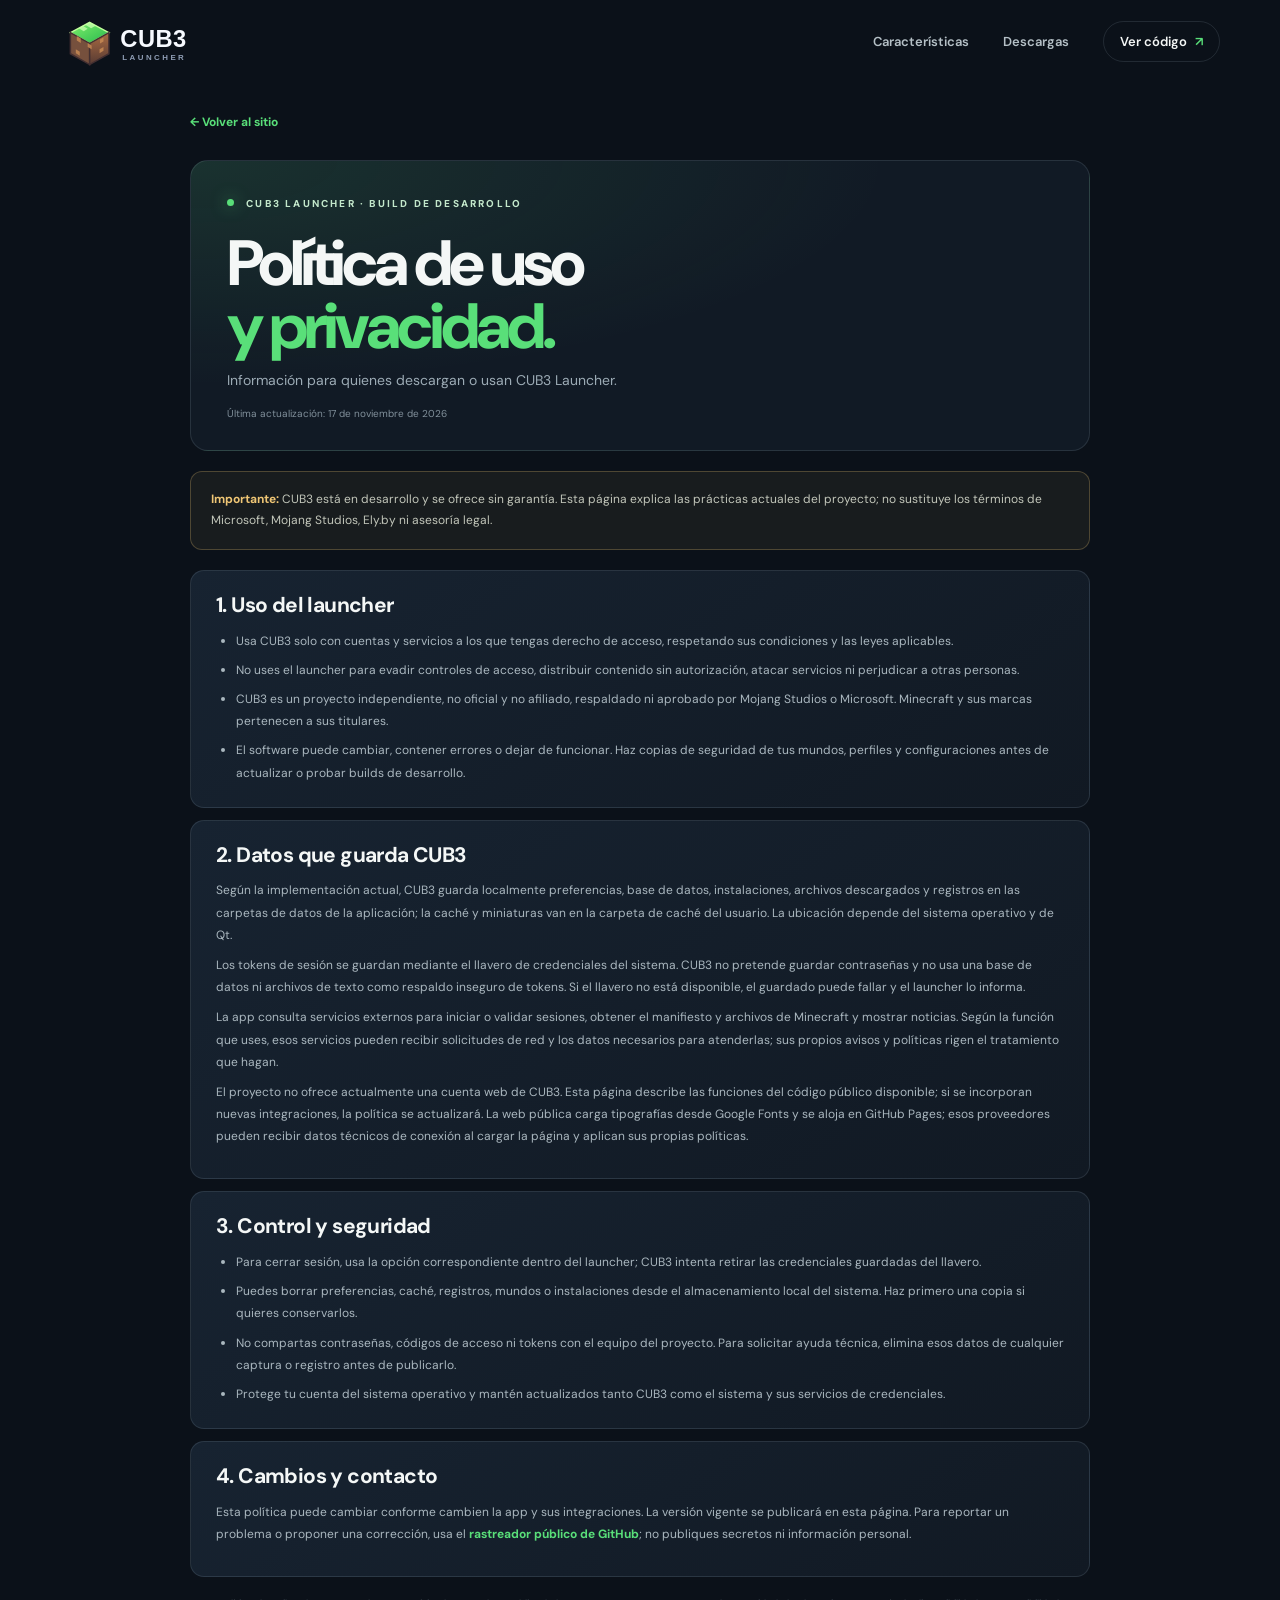
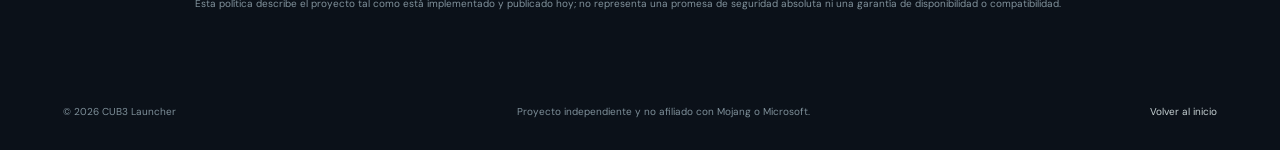
==== site/politica.html @ d5dbb9f5 "Update CUB3 website and add user policy" ====
<!doctype html>
<html lang="es">
<head>
  <meta charset="utf-8">
  <meta name="viewport" content="width=device-width, initial-scale=1">
  <meta name="theme-color" content="#0d1318">
  <meta name="description" content="Política de uso, privacidad y limitaciones de CUB3 Launcher.">
  <link rel="canonical" href="https://cristop-bot.github.io/cub3-launcher/politica.html">
  <title>Política de uso y privacidad — CUB3 Launcher</title>
  <link rel="icon" type="image/svg+xml" href="assets/favicon.svg">
  <link rel="preconnect" href="https://fonts.googleapis.com">
  <link rel="preconnect" href="https://fonts.gstatic.com" crossorigin>
  <link href="https://fonts.googleapis.com/css2?family=DM+Sans:wght@400;500;600;700;800&display=swap" rel="stylesheet">
  <link rel="stylesheet" href="styles.css">
</head>
<body class="policy-page">
  <header class="topbar wrap">
    <a class="brand" href="index.html" aria-label="CUB3 Launcher, inicio"><img src="assets/logos/cub3-logo-01-island.svg" alt="CUB3 Launcher" width="168" height="46"></a>
    <nav aria-label="Navegación principal">
      <a href="index.html#caracteristicas">Características</a>
      <a href="index.html#descargas">Descargas</a>
      <a class="nav-cta" href="https://github.com/CRISTOP-bot/cub3-launcher">Ver código <span aria-hidden="true">↗</span></a>
    </nav>
  </header>
  <main class="policy-content wrap">
    <a class="policy-back" href="index.html">← Volver al sitio</a>
    <header class="policy-heading">
      <span class="eyebrow"><i></i> CUB3 LAUNCHER · BUILD DE DESARROLLO</span>
      <h1>Política de uso<br><span>y privacidad.</span></h1>
      <p>Información para quienes descargan o usan CUB3 Launcher.</p>
      <small>Última actualización: 17 de noviembre de 2026</small>
    </header>
    <aside class="policy-notice"><strong>Importante:</strong> CUB3 está en desarrollo y se ofrece sin garantía. Esta página explica las prácticas actuales del proyecto; no sustituye los términos de Microsoft, Mojang Studios, Ely.by ni asesoría legal.</aside>
    <article class="policy-section">
      <h2>1. Uso del launcher</h2>
      <ul>
        <li>Usa CUB3 solo con cuentas y servicios a los que tengas derecho de acceso, respetando sus condiciones y las leyes aplicables.</li>
        <li>No uses el launcher para evadir controles de acceso, distribuir contenido sin autorización, atacar servicios ni perjudicar a otras personas.</li>
        <li>CUB3 es un proyecto independiente, no oficial y no afiliado, respaldado ni aprobado por Mojang Studios o Microsoft. Minecraft y sus marcas pertenecen a sus titulares.</li>
        <li>El software puede cambiar, contener errores o dejar de funcionar. Haz copias de seguridad de tus mundos, perfiles y configuraciones antes de actualizar o probar builds de desarrollo.</li>
      </ul>
    </article>
    <article class="policy-section">
      <h2>2. Datos que guarda CUB3</h2>
      <p>Según la implementación actual, CUB3 guarda localmente preferencias, base de datos, instalaciones, archivos descargados y registros en las carpetas de datos de la aplicación; la caché y miniaturas van en la carpeta de caché del usuario. La ubicación depende del sistema operativo y de Qt.</p>
      <p>Los tokens de sesión se guardan mediante el llavero de credenciales del sistema. CUB3 no pretende guardar contraseñas y no usa una base de datos ni archivos de texto como respaldo inseguro de tokens. Si el llavero no está disponible, el guardado puede fallar y el launcher lo informa.</p>
      <p>La app consulta servicios externos para iniciar o validar sesiones, obtener el manifiesto y archivos de Minecraft y mostrar noticias. Según la función que uses, esos servicios pueden recibir solicitudes de red y los datos necesarios para atenderlas; sus propios avisos y políticas rigen el tratamiento que hagan.</p>
      <p>El proyecto no ofrece actualmente una cuenta web de CUB3. Esta página describe las funciones del código público disponible; si se incorporan nuevas integraciones, la política se actualizará. La web pública carga tipografías desde Google Fonts y se aloja en GitHub Pages; esos proveedores pueden recibir datos técnicos de conexión al cargar la página y aplican sus propias políticas.</p>
    </article>
    <article class="policy-section">
      <h2>3. Control y seguridad</h2>
      <ul>
        <li>Para cerrar sesión, usa la opción correspondiente dentro del launcher; CUB3 intenta retirar las credenciales guardadas del llavero.</li>
        <li>Puedes borrar preferencias, caché, registros, mundos o instalaciones desde el almacenamiento local del sistema. Haz primero una copia si quieres conservarlos.</li>
        <li>No compartas contraseñas, códigos de acceso ni tokens con el equipo del proyecto. Para solicitar ayuda técnica, elimina esos datos de cualquier captura o registro antes de publicarlo.</li>
        <li>Protege tu cuenta del sistema operativo y mantén actualizados tanto CUB3 como el sistema y sus servicios de credenciales.</li>
      </ul>
    </article>
    <article class="policy-section">
      <h2>4. Cambios y contacto</h2>
      <p>Esta política puede cambiar conforme cambien la app y sus integraciones. La versión vigente se publicará en esta página. Para reportar un problema o proponer una corrección, usa el <a href="https://github.com/CRISTOP-bot/cub3-launcher/issues">rastreador público de GitHub</a>; no publiques secretos ni información personal.</p>
    </article>
    <p class="policy-footnote">Esta política describe el proyecto tal como está implementado y publicado hoy; no representa una promesa de seguridad absoluta ni una garantía de disponibilidad o compatibilidad.</p>
  </main>
  <footer class="footer wrap"><span>© 2026 CUB3 Launcher</span><span>Proyecto independiente y no afiliado con Mojang o Microsoft.</span><a href="index.html">Volver al inicio</a></footer>
</body>
</html>
---- site/styles.css ----
:root {
  color-scheme: dark;
  --bg: #0b1119;
  --surface: #111a25;
  --line: rgba(184, 207, 222, .13);
  --text: #f4f7f6;
  --muted: #9cabb5;
  --green: #59df79;
  --violet: #b49aff;
  --amber: #efc675;
  font-family: "DM Sans", Inter, system-ui, sans-serif;
}
* { box-sizing: border-box; }
html { scroll-behavior: smooth; }
body { margin: 0; background: var(--bg); color: var(--text); }
a { color: inherit; text-decoration: none; }
a:focus-visible { outline: 3px solid var(--green); outline-offset: 4px; border-radius: 4px; }
section[id] { scroll-margin-top: 20px; }
.wrap { width: min(1160px, calc(100% - 56px)); margin-inline: auto; }
.topbar { height: 82px; display: flex; align-items: center; justify-content: space-between; }
.brand { display: inline-flex; align-items: center; }
.brand img { width: 168px; height: auto; }
nav { display: flex; align-items: center; gap: 34px; color: #b5c0c6; font-size: 13px; font-weight: 600; }
nav a { transition: color .18s ease; }
nav a:hover, .footer a:hover { color: var(--green); }
.nav-cta { padding: 11px 16px; border: 1px solid var(--line); border-radius: 999px; color: var(--text); }
.nav-cta span { color: var(--green); margin-left: 5px; }
.hero { position: relative; min-height: 565px; overflow: hidden; border: 1px solid var(--line); border-radius: 23px; isolation: isolate; background: #202a31; }
.hero-image, .hero-shade { position: absolute; inset: 0; width: 100%; height: 100%; }
.hero-image { z-index: -2; object-fit: cover; object-position: center 56%; }
.hero-shade { z-index: -1; background: linear-gradient(90deg, rgba(8,14,21,.94) 0%, rgba(8,14,21,.77) 34%, rgba(8,14,21,.12) 78%), linear-gradient(0deg, rgba(8,14,21,.54), transparent 38%); }
.hero-copy { max-width: 575px; padding: 92px 0 85px 72px; }
.eyebrow { color: #c3e8cb; font-size: 10px; font-weight: 800; letter-spacing: 2.2px; }
.eyebrow i, .status-dot { display: inline-block; width: 7px; height: 7px; margin-right: 8px; vertical-align: 1px; border-radius: 50%; background: var(--green); box-shadow: 0 0 16px rgba(89,223,121,.65); }
h1 { margin: 22px 0 14px; font-size: clamp(48px, 6vw, 76px); line-height: .99; letter-spacing: -4px; font-weight: 800; }
h1 span { color: var(--green); }
.hero-copy > p { max-width: 440px; margin: 0; color: #d1d8d8; font-size: 16px; line-height: 1.7; }
.hero-actions { display: flex; flex-wrap: wrap; gap: 11px; margin-top: 29px; }
.button { display: inline-flex; align-items: center; justify-content: center; gap: 10px; min-height: 46px; padding: 0 18px; border-radius: 10px; font-size: 12px; font-weight: 800; transition: transform .18s ease, background .18s ease; }
.button:hover { transform: translateY(-2px); }
.button.primary { background: var(--green); color: #102018; box-shadow: 0 8px 26px rgba(65,194,94,.2); }
.button.primary:hover { background: #78ed91; }
.button.secondary { border: 1px solid rgba(255,255,255,.24); background: rgba(9,16,23,.34); backdrop-filter: blur(10px); }
.hero-note { margin-top: 27px; color: #d2d9d9; font-size: 11px; }
.hero-caption { position: absolute; inset: auto 28px 23px; display: flex; justify-content: space-between; color: rgba(244,247,246,.75); font-size: 9px; font-weight: 700; letter-spacing: 1.7px; }
.hero-caption span:first-child { color: var(--green); }
.intro { display: grid; grid-template-columns: 1fr .72fr; gap: 80px; align-items: end; padding: 110px 40px 42px; }
.muted { color: #82939d; }
h2 { margin: 14px 0 0; font-size: clamp(34px, 4.3vw, 52px); line-height: 1.08; letter-spacing: -2.5px; }
h2 em { color: var(--green); font-style: normal; }
.intro > p, .identity-heading > p { margin: 0 0 4px; color: var(--muted); font-size: 14px; line-height: 1.8; }
.features { display: grid; grid-template-columns: repeat(3, 1fr); gap: 13px; }
.feature-card { min-height: 225px; padding: 23px; border: 1px solid var(--line); border-radius: 15px; background: linear-gradient(145deg, rgba(23,35,47,.92), rgba(15,23,32,.9)); }
.feature-icon { width: 38px; height: 38px; display: grid; place-items: center; border-radius: 11px; font-size: 20px; }
.feature-icon.green { color: var(--green); background: rgba(89,223,121,.11); }
.feature-icon.violet { color: var(--violet); background: rgba(180,154,255,.12); }
.feature-icon.amber { color: var(--amber); background: rgba(239,198,117,.12); }
.feature-card h3 { margin: 19px 0 8px; font-size: 16px; }
.feature-card p { min-height: 48px; margin: 0; color: var(--muted); font-size: 12px; line-height: 1.7; }
.card-index { display: block; margin-top: 21px; color: #778793; font-size: 9px; font-weight: 700; letter-spacing: 1.4px; }
.product-preview { display: grid; grid-template-columns: .55fr 1.45fr; align-items: center; gap: 42px; padding-top: 112px; }
.preview-heading { padding-left: 36px; }
.preview-heading h2 { font-size: clamp(34px, 3.7vw, 46px); }
.preview-heading h2 em { color: var(--green); font-style: normal; }
.preview-heading p { margin: 19px 0 0; color: var(--muted); font-size: 12px; line-height: 1.8; }
.launcher-frame { min-width: 0; margin: 0; overflow: hidden; border: 1px solid rgba(181,203,224,.2); border-radius: 15px; background: #0d141e; box-shadow: 0 28px 75px rgba(0,0,0,.35), 0 0 55px rgba(76,129,112,.08); }
.frame-top { height: 39px; display: flex; align-items: center; gap: 12px; padding: 0 13px; border-bottom: 1px solid rgba(181,203,224,.1); color: #92a1ad; font-size: 9px; letter-spacing: 1.2px; }
.frame-top > span { display: flex; gap: 5px; }
.frame-top i { width: 7px; height: 7px; border-radius: 50%; background: #4d5e6e; }
.frame-top i:first-child { background: #e67d7d; }.frame-top i:nth-child(2) { background: #dfbd6b; }.frame-top i:nth-child(3) { background: #5cc982; }
.frame-top b { font-size: 9px; font-weight: 800; }
.frame-top small { margin-left: auto; color: #6c7d89; font-size: 8px; }
.launcher-frame > img { display: block; width: 100%; height: auto; }
.launcher-frame figcaption { display: flex; justify-content: space-between; padding: 12px 15px; color: #82939d; font-size: 8px; font-weight: 700; letter-spacing: 1.4px; }
.fixes { display: grid; grid-template-columns: .72fr 1.28fr; gap: 46px; align-items: start; padding-top: 112px; }
.fixes-heading { position: sticky; top: 28px; padding: 15px 0 0 35px; }
.fixes-heading h2 { font-size: clamp(36px, 4vw, 48px); }
.fixes-heading h2 em { color: var(--green); font-style: normal; }
.fixes-heading > p { max-width: 350px; margin-top: 18px; color: var(--muted); font-size: 13px; line-height: 1.8; }
.fixes-list { display: grid; gap: 10px; }
.fix-row { display: grid; grid-template-columns: 42px 1fr; gap: 17px; padding: 21px 22px; border: 1px solid var(--line); border-radius: 14px; background: linear-gradient(145deg, #172331, #111923); }
.fix-number { display: grid; width: 38px; height: 38px; place-items: center; border: 1px solid rgba(89,223,121,.28); border-radius: 11px; color: var(--green); background: rgba(89,223,121,.08); font-size: 12px; font-weight: 800; }
.fix-row h3 { margin: 1px 0 11px; font-size: 15px; }
.fix-row p { margin: 5px 0 0; color: var(--muted); font-size: 11px; line-height: 1.7; }
.fix-row p b { color: var(--text); }
.fixes-note { grid-column: 2; margin: -28px 0 0 59px; color: #82939d; font-size: 10px; line-height: 1.7; }
.ui-update { display: grid; grid-template-columns: 54px 1fr auto; align-items: center; gap: 20px; margin-top: 30px; padding: 22px 25px; border: 1px solid rgba(89,223,121,.2); border-radius: 15px; background: radial-gradient(ellipse at 0 0, rgba(89,223,121,.08), transparent 45%), #111a25; }
.ui-update-mark { width: 48px; height: 48px; display: grid; place-items: center; border: 1px solid rgba(89,223,121,.25); border-radius: 14px; color: var(--green); background: rgba(89,223,121,.08); font-size: 24px; }
.ui-update h2 { margin: 8px 0 7px; font-size: 23px; letter-spacing: -.8px; }
.ui-update p { max-width: 760px; margin: 0; color: var(--muted); font-size: 11px; line-height: 1.8; }
.ui-update p a { color: var(--green); font-weight: 700; }
.downloads { padding: 106px 0 5px; }
.policy-page { min-height: 100vh; }
.policy-content { max-width: 900px; padding-top: 28px; padding-bottom: 65px; }
.policy-back { display: inline-block; margin-bottom: 30px; color: var(--green); font-size: 12px; font-weight: 700; }
.policy-heading { padding: 30px 36px; border: 1px solid var(--line); border-radius: 18px; background: radial-gradient(ellipse at 0 0, rgba(89,223,121,.12), transparent 55%), #111a25; }
.policy-heading h1 { margin: 20px 0 12px; font-size: clamp(42px, 6vw, 64px); }
.policy-heading > p { margin: 0; color: var(--muted); font-size: 14px; }
.policy-heading small { display: block; margin-top: 18px; color: #81909b; font-size: 10px; }
.policy-notice { margin: 20px 0; padding: 17px 20px; border: 1px solid rgba(239,198,117,.25); border-radius: 12px; background: rgba(239,198,117,.06); color: #c2c6ba; font-size: 12px; line-height: 1.8; }
.policy-notice strong { color: var(--amber); }
.policy-section { margin-top: 12px; padding: 23px 25px; border: 1px solid var(--line); border-radius: 14px; background: linear-gradient(145deg, #172331, #111923); }
.policy-section h2 { margin: 0 0 13px; font-size: 21px; letter-spacing: -.6px; }
.policy-section p, .policy-section li { color: #aab7bf; font-size: 12px; line-height: 1.85; }
.policy-section p { margin: 8px 0; }
.policy-section ul { margin: 0; padding-left: 20px; }
.policy-section li + li { margin-top: 7px; }
.policy-section a { color: var(--green); font-weight: 700; }
.policy-footnote { margin: 18px 5px 0; color: #82939d; font-size: 10px; line-height: 1.8; }
.dependency-card { display: grid; grid-template-columns: .9fr 1.1fr; gap: 18px 32px; margin-top: 30px; padding: 24px 26px; border: 1px solid rgba(89,223,121,.2); border-radius: 15px; background: radial-gradient(ellipse at 0 0, rgba(89,223,121,.08), transparent 45%), #111a25; }
.dependency-card h3 { margin: 10px 0; font-size: 16px; }
.dependency-card p, .dependency-card li { color: var(--muted); font-size: 11px; line-height: 1.75; }
.dependency-card p { margin: 0; }
.dependency-card ul { margin: 0; padding-left: 18px; }
.dependency-card li + li { margin-top: 5px; }
.dependency-card li b { color: var(--text); }
.dependency-card .dependency-command { grid-column: 1 / -1; padding-top: 13px; border-top: 1px solid var(--line); }
.dependency-command strong { color: var(--green); font-weight: 700; }
.downloads-heading { display: flex; align-items: end; justify-content: space-between; gap: 36px; margin: 0 40px 25px; }
.downloads-heading h2 { font-size: clamp(34px, 4vw, 48px); }
.downloads-heading > p { max-width: 390px; margin: 0 0 4px; color: var(--muted); font-size: 13px; line-height: 1.75; }
.download-grid { display: grid; grid-template-columns: repeat(3, 1fr); gap: 12px; }
.download-card { min-height: 190px; display: grid; grid-template-columns: 48px 1fr; grid-template-rows: auto auto 1fr; align-content: start; gap: 0 13px; padding: 22px; border: 1px solid var(--line); border-radius: 15px; background: linear-gradient(145deg, #172331, #111923); }
.download-ready { border-color: rgba(89,223,121,.36); transition: transform .18s ease, border-color .18s ease, background .18s ease; }
.download-ready:hover { transform: translateY(-3px); border-color: rgba(89,223,121,.7); background: linear-gradient(145deg, #1a2d36, #111923); }
.platform-icon { width: 44px; height: 44px; display: grid; grid-row: span 2; place-items: center; border-radius: 12px; font-size: 23px; font-weight: 800; }
.linux-icon { background: rgba(89,223,121,.13); }
.windows-icon { background: rgba(75,142,239,.14); }
.mac-icon { background: rgba(181,197,220,.12); }
.platform-icon img { width: 34px; height: 34px; object-fit: contain; }
.platform-copy { display: flex; flex-direction: column; gap: 5px; align-self: center; }
.platform-copy strong { font-size: 15px; }
.platform-copy small { color: #91a0aa; font-size: 10px; }
.download-action, .soon-badge { grid-column: 2; margin-top: 16px; color: var(--green); font-size: 11px; font-weight: 800; }
.download-action b { display: inline-grid; width: 22px; height: 22px; margin-left: 7px; place-items: center; border-radius: 7px; background: rgba(89,223,121,.12); font-size: 15px; }
.soon-badge { justify-self: start; padding: 6px 8px; border: 1px solid rgba(143,157,180,.17); border-radius: 6px; color: #9ba9b3; font-size: 8px; letter-spacing: 1px; }
.platform-note { grid-column: 1 / -1; align-self: end; margin-top: 18px; color: #71818c; font-size: 9px; line-height: 1.5; }
.download-help { margin: 19px 3px 0; color: #81909b; font-size: 10px; }
.download-help a { color: #c7d4d5; }
.download-help a:hover { color: var(--green); }
.identity { display: grid; grid-template-columns: .65fr 1.35fr; gap: 55px; align-items: center; padding: 115px 40px; }
.identity-heading > p { margin-top: 18px; }
.logo-grid { display: grid; gap: 9px; }
.logo-option { display: flex; align-items: center; justify-content: space-between; min-height: 92px; padding: 16px 21px; border: 1px solid var(--line); border-radius: 13px; background: #111a25; }
.logo-option img { width: min(250px, 72%); height: 54px; object-fit: contain; object-position: left center; }
.logo-option span { color: #82939d; font-size: 9px; font-weight: 800; letter-spacing: 1.4px; }
.closing { display: flex; align-items: center; gap: 25px; padding: 28px 32px; border: 1px solid rgba(89,223,121,.22); border-radius: 18px; background: radial-gradient(ellipse at 5% 50%, rgba(89,223,121,.13), transparent 45%), #111a25; }
.closing-mark { width: 62px; height: 62px; flex: 0 0 62px; display: grid; place-items: center; border: 1px solid rgba(89,223,121,.38); border-radius: 17px; color: var(--text); font-size: 27px; font-weight: 900; }
.closing-mark span { color: var(--green); }
.closing h2 { margin-top: 8px; font-size: 27px; letter-spacing: -1px; }
.closing .button { margin-left: auto; }
.footer { display: flex; justify-content: space-between; gap: 18px; padding: 27px 3px 32px; color: #7f909a; font-size: 10px; }
.footer a { color: #c6d1d3; }
@media (max-width: 760px) {
  .wrap { width: min(100% - 30px, 560px); }
  .topbar { height: auto; flex-wrap: wrap; row-gap: 9px; padding-block: 12px 14px; }
  .brand img { width: 135px; }
  nav { width: 100%; justify-content: space-between; flex-wrap: wrap; gap: 8px 11px; font-size: 10px; }
  .nav-cta { padding: 8px 10px; }
  .hero { min-height: 590px; border-radius: 17px; }
  .hero-image { object-position: 58% center; }
  .hero-shade { background: linear-gradient(90deg, rgba(8,14,21,.85), rgba(8,14,21,.36)), linear-gradient(0deg, rgba(8,14,21,.65), transparent 75%); }
  .hero-copy { padding: 82px 25px 70px; }
  h1 { font-size: clamp(47px, 13vw, 70px); letter-spacing: -3px; }
  .hero-copy > p { max-width: 360px; font-size: 14px; }
  .intro { grid-template-columns: 1fr; gap: 20px; padding: 77px 10px 31px; }
  .intro > p { max-width: 520px; }
  .features { grid-template-columns: 1fr; }
  .feature-card { min-height: auto; }
  .feature-card p { min-height: 0; }
  .product-preview { grid-template-columns: 1fr; gap: 25px; padding-top: 79px; }
  .preview-heading { padding: 0 10px; }
  .preview-heading h2 { font-size: 38px; }
  .frame-top { height: 34px; }
  .launcher-frame figcaption { font-size: 7px; }
  .fixes { grid-template-columns: 1fr; gap: 22px; padding-top: 78px; }
  .fixes-heading { position: static; padding: 0 10px; }
  .fix-row { grid-template-columns: 34px 1fr; gap: 12px; padding: 18px 15px; }
  .fix-number { width: 32px; height: 32px; border-radius: 9px; }
  .fixes-note { grid-column: 1; margin: 0 10px; }
  .ui-update { grid-template-columns: 42px 1fr; gap: 12px; padding: 18px; }
  .ui-update-mark { width: 40px; height: 40px; border-radius: 12px; }
  .ui-update > a { grid-column: 1 / -1; justify-self: start; }
  .ui-update h2 { font-size: 21px; }
  .policy-content { padding-top: 12px; }
  .policy-back { margin-bottom: 18px; }
  .policy-heading { padding: 24px 20px; }
  .policy-section { padding: 19px 17px; }
  .downloads { padding: 80px 0 0; }
  .downloads-heading { flex-direction: column; align-items: flex-start; gap: 16px; margin: 0 10px 22px; }
  .download-grid { grid-template-columns: 1fr; }
  .download-card { min-height: 168px; }
  .dependency-card { grid-template-columns: 1fr; padding: 20px 18px; }
  .dependency-card .dependency-command { grid-column: 1; }
  .identity { grid-template-columns: 1fr; gap: 30px; padding: 82px 10px; }
  .logo-option { min-height: 76px; padding: 11px 14px; }
  .logo-option img { height: 48px; }
  .closing { align-items: flex-start; flex-wrap: wrap; padding: 23px; }
  .closing-mark { width: 48px; height: 48px; flex-basis: 48px; border-radius: 13px; }
  .closing h2 { font-size: 23px; }
  .closing .button { width: 100%; margin: 0; }
  .footer { flex-direction: column; gap: 10px; }
}
@media (max-width: 370px) {
  h1 { font-size: 44px; letter-spacing: -2.5px; }
  .hero-copy { padding-inline: 19px; }
  .nav-cta { padding-inline: 7px; }
}
@media (prefers-reduced-motion: reduce) { html { scroll-behavior: auto; } *, *::before, *::after { transition-duration: .01ms !important; } }
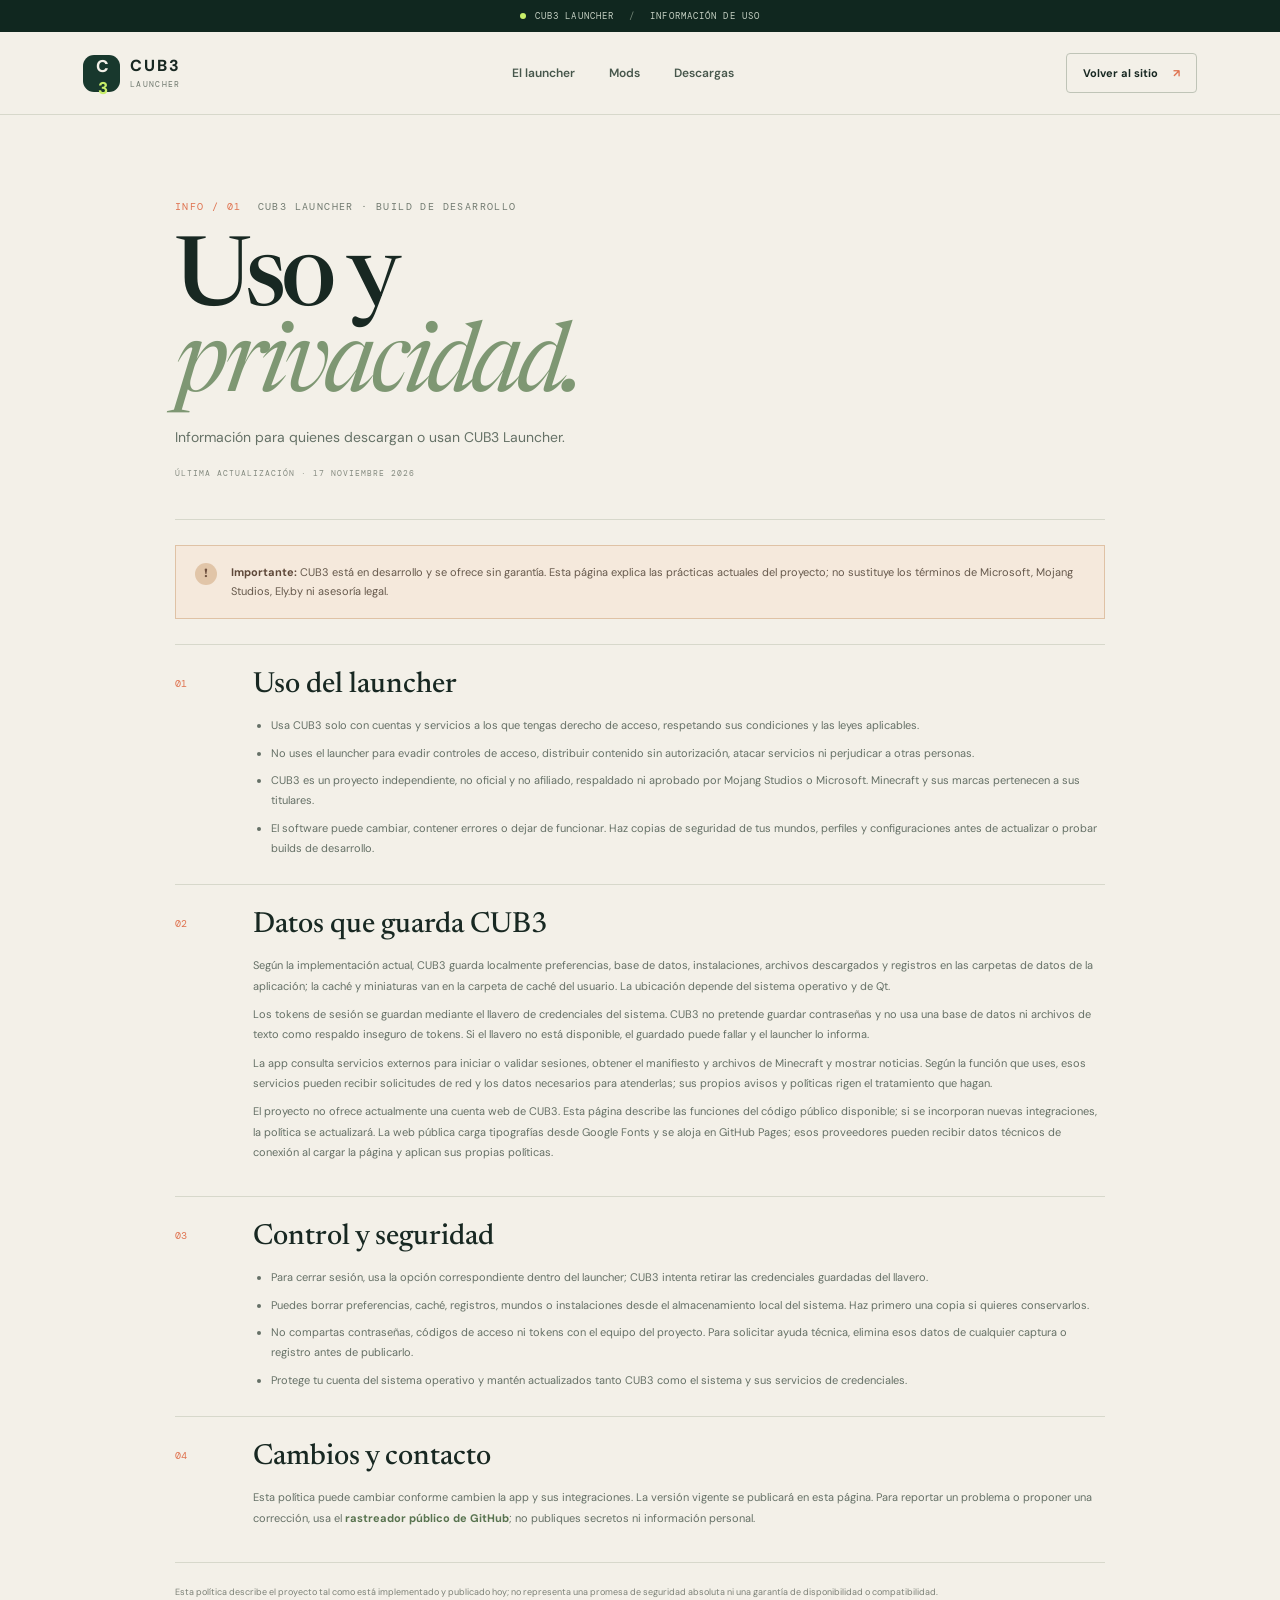
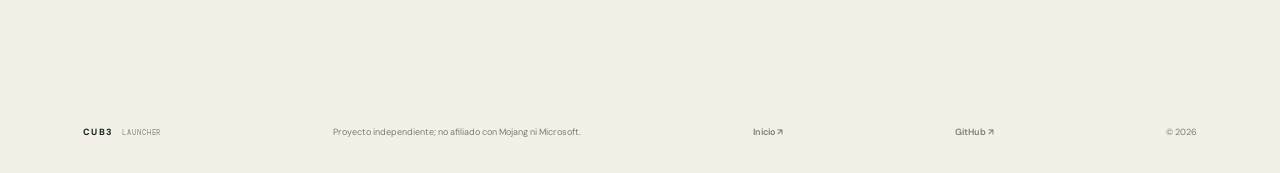
==== commit b2c4741b: "Redesign CUB3 website with a fresh editorial visual identity" ====
--- a/site/politica.html
+++ b/site/politica.html
@@ -3,65 +3,30 @@
 <head>
   <meta charset="utf-8">
   <meta name="viewport" content="width=device-width, initial-scale=1">
-  <meta name="theme-color" content="#0d1318">
+  <meta name="theme-color" content="#f3f0e8">
   <meta name="description" content="Política de uso, privacidad y limitaciones de CUB3 Launcher.">
   <link rel="canonical" href="https://cristop-bot.github.io/cub3-launcher/politica.html">
-  <title>Política de uso y privacidad — CUB3 Launcher</title>
+  <title>Uso y privacidad — CUB3 Launcher</title>
   <link rel="icon" type="image/svg+xml" href="assets/favicon.svg">
   <link rel="preconnect" href="https://fonts.googleapis.com">
   <link rel="preconnect" href="https://fonts.gstatic.com" crossorigin>
-  <link href="https://fonts.googleapis.com/css2?family=DM+Sans:wght@400;500;600;700;800&display=swap" rel="stylesheet">
+  <link href="https://fonts.googleapis.com/css2?family=DM+Mono:wght@400;500&family=DM+Sans:wght@400;500;600;700;800&family=Newsreader:opsz,wght@6..72,400;6..72,500;6..72,600&display=swap" rel="stylesheet">
   <link rel="stylesheet" href="styles.css">
 </head>
 <body class="policy-page">
-  <header class="topbar wrap">
-    <a class="brand" href="index.html" aria-label="CUB3 Launcher, inicio"><img src="assets/logos/cub3-logo-01-island.svg" alt="CUB3 Launcher" width="168" height="46"></a>
-    <nav aria-label="Navegación principal">
-      <a href="index.html#caracteristicas">Características</a>
-      <a href="index.html#descargas">Descargas</a>
-      <a class="nav-cta" href="https://github.com/CRISTOP-bot/cub3-launcher">Ver código <span aria-hidden="true">↗</span></a>
-    </nav>
-  </header>
-  <main class="policy-content wrap">
-    <a class="policy-back" href="index.html">← Volver al sitio</a>
-    <header class="policy-heading">
-      <span class="eyebrow"><i></i> CUB3 LAUNCHER · BUILD DE DESARROLLO</span>
-      <h1>Política de uso<br><span>y privacidad.</span></h1>
-      <p>Información para quienes descargan o usan CUB3 Launcher.</p>
-      <small>Última actualización: 17 de noviembre de 2026</small>
-    </header>
-    <aside class="policy-notice"><strong>Importante:</strong> CUB3 está en desarrollo y se ofrece sin garantía. Esta página explica las prácticas actuales del proyecto; no sustituye los términos de Microsoft, Mojang Studios, Ely.by ni asesoría legal.</aside>
-    <article class="policy-section">
-      <h2>1. Uso del launcher</h2>
-      <ul>
-        <li>Usa CUB3 solo con cuentas y servicios a los que tengas derecho de acceso, respetando sus condiciones y las leyes aplicables.</li>
-        <li>No uses el launcher para evadir controles de acceso, distribuir contenido sin autorización, atacar servicios ni perjudicar a otras personas.</li>
-        <li>CUB3 es un proyecto independiente, no oficial y no afiliado, respaldado ni aprobado por Mojang Studios o Microsoft. Minecraft y sus marcas pertenecen a sus titulares.</li>
-        <li>El software puede cambiar, contener errores o dejar de funcionar. Haz copias de seguridad de tus mundos, perfiles y configuraciones antes de actualizar o probar builds de desarrollo.</li>
-      </ul>
-    </article>
-    <article class="policy-section">
-      <h2>2. Datos que guarda CUB3</h2>
-      <p>Según la implementación actual, CUB3 guarda localmente preferencias, base de datos, instalaciones, archivos descargados y registros en las carpetas de datos de la aplicación; la caché y miniaturas van en la carpeta de caché del usuario. La ubicación depende del sistema operativo y de Qt.</p>
-      <p>Los tokens de sesión se guardan mediante el llavero de credenciales del sistema. CUB3 no pretende guardar contraseñas y no usa una base de datos ni archivos de texto como respaldo inseguro de tokens. Si el llavero no está disponible, el guardado puede fallar y el launcher lo informa.</p>
-      <p>La app consulta servicios externos para iniciar o validar sesiones, obtener el manifiesto y archivos de Minecraft y mostrar noticias. Según la función que uses, esos servicios pueden recibir solicitudes de red y los datos necesarios para atenderlas; sus propios avisos y políticas rigen el tratamiento que hagan.</p>
-      <p>El proyecto no ofrece actualmente una cuenta web de CUB3. Esta página describe las funciones del código público disponible; si se incorporan nuevas integraciones, la política se actualizará. La web pública carga tipografías desde Google Fonts y se aloja en GitHub Pages; esos proveedores pueden recibir datos técnicos de conexión al cargar la página y aplican sus propias políticas.</p>
-    </article>
-    <article class="policy-section">
-      <h2>3. Control y seguridad</h2>
-      <ul>
-        <li>Para cerrar sesión, usa la opción correspondiente dentro del launcher; CUB3 intenta retirar las credenciales guardadas del llavero.</li>
-        <li>Puedes borrar preferencias, caché, registros, mundos o instalaciones desde el almacenamiento local del sistema. Haz primero una copia si quieres conservarlos.</li>
-        <li>No compartas contraseñas, códigos de acceso ni tokens con el equipo del proyecto. Para solicitar ayuda técnica, elimina esos datos de cualquier captura o registro antes de publicarlo.</li>
-        <li>Protege tu cuenta del sistema operativo y mantén actualizados tanto CUB3 como el sistema y sus servicios de credenciales.</li>
-      </ul>
-    </article>
-    <article class="policy-section">
-      <h2>4. Cambios y contacto</h2>
-      <p>Esta política puede cambiar conforme cambien la app y sus integraciones. La versión vigente se publicará en esta página. Para reportar un problema o proponer una corrección, usa el <a href="https://github.com/CRISTOP-bot/cub3-launcher/issues">rastreador público de GitHub</a>; no publiques secretos ni información personal.</p>
-    </article>
+  <div class="announcement"><span class="announcement-dot"></span> CUB3 LAUNCHER <span class="announcement-sep">/</span> INFORMACIÓN DE USO</div>
+  <header class="site-header"><a class="wordmark" href="index.html" aria-label="CUB3, inicio"><span class="wordmark-icon">C<span>3</span></span><span class="wordmark-name">CUB3<small>LAUNCHER</small></span></a><nav class="main-nav" aria-label="Navegación principal"><a href="index.html#launcher">El launcher</a><a href="index.html#mods">Mods</a><a href="index.html#descargas">Descargas</a></nav><a class="header-link" href="index.html">Volver al sitio <span aria-hidden="true">↗</span></a></header>
+  <main class="policy-main">
+    <div class="policy-hero"><p class="kicker"><span>INFO / 01</span> CUB3 LAUNCHER · BUILD DE DESARROLLO</p><h1>Uso y<br><em>privacidad.</em></h1><p>Información para quienes descargan o usan CUB3 Launcher.</p><span class="policy-date">ÚLTIMA ACTUALIZACIÓN · 17 NOVIEMBRE 2026</span></div>
+    <aside class="policy-notice"><span class="notice-mark">!</span><p><strong>Importante:</strong> CUB3 está en desarrollo y se ofrece sin garantía. Esta página explica las prácticas actuales del proyecto; no sustituye los términos de Microsoft, Mojang Studios, Ely.by ni asesoría legal.</p></aside>
+    <div class="policy-sections">
+      <article><span class="policy-no">01</span><div><h2>Uso del launcher</h2><ul><li>Usa CUB3 solo con cuentas y servicios a los que tengas derecho de acceso, respetando sus condiciones y las leyes aplicables.</li><li>No uses el launcher para evadir controles de acceso, distribuir contenido sin autorización, atacar servicios ni perjudicar a otras personas.</li><li>CUB3 es un proyecto independiente, no oficial y no afiliado, respaldado ni aprobado por Mojang Studios o Microsoft. Minecraft y sus marcas pertenecen a sus titulares.</li><li>El software puede cambiar, contener errores o dejar de funcionar. Haz copias de seguridad de tus mundos, perfiles y configuraciones antes de actualizar o probar builds de desarrollo.</li></ul></div></article>
+      <article><span class="policy-no">02</span><div><h2>Datos que guarda CUB3</h2><p>Según la implementación actual, CUB3 guarda localmente preferencias, base de datos, instalaciones, archivos descargados y registros en las carpetas de datos de la aplicación; la caché y miniaturas van en la carpeta de caché del usuario. La ubicación depende del sistema operativo y de Qt.</p><p>Los tokens de sesión se guardan mediante el llavero de credenciales del sistema. CUB3 no pretende guardar contraseñas y no usa una base de datos ni archivos de texto como respaldo inseguro de tokens. Si el llavero no está disponible, el guardado puede fallar y el launcher lo informa.</p><p>La app consulta servicios externos para iniciar o validar sesiones, obtener el manifiesto y archivos de Minecraft y mostrar noticias. Según la función que uses, esos servicios pueden recibir solicitudes de red y los datos necesarios para atenderlas; sus propios avisos y políticas rigen el tratamiento que hagan.</p><p>El proyecto no ofrece actualmente una cuenta web de CUB3. Esta página describe las funciones del código público disponible; si se incorporan nuevas integraciones, la política se actualizará. La web pública carga tipografías desde Google Fonts y se aloja en GitHub Pages; esos proveedores pueden recibir datos técnicos de conexión al cargar la página y aplican sus propias políticas.</p></div></article>
+      <article><span class="policy-no">03</span><div><h2>Control y seguridad</h2><ul><li>Para cerrar sesión, usa la opción correspondiente dentro del launcher; CUB3 intenta retirar las credenciales guardadas del llavero.</li><li>Puedes borrar preferencias, caché, registros, mundos o instalaciones desde el almacenamiento local del sistema. Haz primero una copia si quieres conservarlos.</li><li>No compartas contraseñas, códigos de acceso ni tokens con el equipo del proyecto. Para solicitar ayuda técnica, elimina esos datos de cualquier captura o registro antes de publicarlo.</li><li>Protege tu cuenta del sistema operativo y mantén actualizados tanto CUB3 como el sistema y sus servicios de credenciales.</li></ul></div></article>
+      <article><span class="policy-no">04</span><div><h2>Cambios y contacto</h2><p>Esta política puede cambiar conforme cambien la app y sus integraciones. La versión vigente se publicará en esta página. Para reportar un problema o proponer una corrección, usa el <a href="https://github.com/CRISTOP-bot/cub3-launcher/issues">rastreador público de GitHub</a>; no publiques secretos ni información personal.</p></div></article>
+    </div>
     <p class="policy-footnote">Esta política describe el proyecto tal como está implementado y publicado hoy; no representa una promesa de seguridad absoluta ni una garantía de disponibilidad o compatibilidad.</p>
   </main>
-  <footer class="footer wrap"><span>© 2026 CUB3 Launcher</span><span>Proyecto independiente y no afiliado con Mojang o Microsoft.</span><a href="index.html">Volver al inicio</a></footer>
+  <footer class="site-footer"><a class="footer-brand" href="index.html">CUB3 <span>LAUNCHER</span></a><p>Proyecto independiente; no afiliado con Mojang ni Microsoft.</p><a href="index.html">Inicio ↗</a><a href="https://github.com/CRISTOP-bot/cub3-launcher">GitHub ↗</a><span>© 2026</span></footer>
 </body>
 </html>
--- a/site/styles.css
+++ b/site/styles.css
@@ -1,209 +1,2 @@
-:root {
-  color-scheme: dark;
-  --bg: #0b1119;
-  --surface: #111a25;
-  --line: rgba(184, 207, 222, .13);
-  --text: #f4f7f6;
-  --muted: #9cabb5;
-  --green: #59df79;
-  --violet: #b49aff;
-  --amber: #efc675;
-  font-family: "DM Sans", Inter, system-ui, sans-serif;
-}
-* { box-sizing: border-box; }
-html { scroll-behavior: smooth; }
-body { margin: 0; background: var(--bg); color: var(--text); }
-a { color: inherit; text-decoration: none; }
-a:focus-visible { outline: 3px solid var(--green); outline-offset: 4px; border-radius: 4px; }
-section[id] { scroll-margin-top: 20px; }
-.wrap { width: min(1160px, calc(100% - 56px)); margin-inline: auto; }
-.topbar { height: 82px; display: flex; align-items: center; justify-content: space-between; }
-.brand { display: inline-flex; align-items: center; }
-.brand img { width: 168px; height: auto; }
-nav { display: flex; align-items: center; gap: 34px; color: #b5c0c6; font-size: 13px; font-weight: 600; }
-nav a { transition: color .18s ease; }
-nav a:hover, .footer a:hover { color: var(--green); }
-.nav-cta { padding: 11px 16px; border: 1px solid var(--line); border-radius: 999px; color: var(--text); }
-.nav-cta span { color: var(--green); margin-left: 5px; }
-.hero { position: relative; min-height: 565px; overflow: hidden; border: 1px solid var(--line); border-radius: 23px; isolation: isolate; background: #202a31; }
-.hero-image, .hero-shade { position: absolute; inset: 0; width: 100%; height: 100%; }
-.hero-image { z-index: -2; object-fit: cover; object-position: center 56%; }
-.hero-shade { z-index: -1; background: linear-gradient(90deg, rgba(8,14,21,.94) 0%, rgba(8,14,21,.77) 34%, rgba(8,14,21,.12) 78%), linear-gradient(0deg, rgba(8,14,21,.54), transparent 38%); }
-.hero-copy { max-width: 575px; padding: 92px 0 85px 72px; }
-.eyebrow { color: #c3e8cb; font-size: 10px; font-weight: 800; letter-spacing: 2.2px; }
-.eyebrow i, .status-dot { display: inline-block; width: 7px; height: 7px; margin-right: 8px; vertical-align: 1px; border-radius: 50%; background: var(--green); box-shadow: 0 0 16px rgba(89,223,121,.65); }
-h1 { margin: 22px 0 14px; font-size: clamp(48px, 6vw, 76px); line-height: .99; letter-spacing: -4px; font-weight: 800; }
-h1 span { color: var(--green); }
-.hero-copy > p { max-width: 440px; margin: 0; color: #d1d8d8; font-size: 16px; line-height: 1.7; }
-.hero-actions { display: flex; flex-wrap: wrap; gap: 11px; margin-top: 29px; }
-.button { display: inline-flex; align-items: center; justify-content: center; gap: 10px; min-height: 46px; padding: 0 18px; border-radius: 10px; font-size: 12px; font-weight: 800; transition: transform .18s ease, background .18s ease; }
-.button:hover { transform: translateY(-2px); }
-.button.primary { background: var(--green); color: #102018; box-shadow: 0 8px 26px rgba(65,194,94,.2); }
-.button.primary:hover { background: #78ed91; }
-.button.secondary { border: 1px solid rgba(255,255,255,.24); background: rgba(9,16,23,.34); backdrop-filter: blur(10px); }
-.hero-note { margin-top: 27px; color: #d2d9d9; font-size: 11px; }
-.hero-caption { position: absolute; inset: auto 28px 23px; display: flex; justify-content: space-between; color: rgba(244,247,246,.75); font-size: 9px; font-weight: 700; letter-spacing: 1.7px; }
-.hero-caption span:first-child { color: var(--green); }
-.intro { display: grid; grid-template-columns: 1fr .72fr; gap: 80px; align-items: end; padding: 110px 40px 42px; }
-.muted { color: #82939d; }
-h2 { margin: 14px 0 0; font-size: clamp(34px, 4.3vw, 52px); line-height: 1.08; letter-spacing: -2.5px; }
-h2 em { color: var(--green); font-style: normal; }
-.intro > p, .identity-heading > p { margin: 0 0 4px; color: var(--muted); font-size: 14px; line-height: 1.8; }
-.features { display: grid; grid-template-columns: repeat(3, 1fr); gap: 13px; }
-.feature-card { min-height: 225px; padding: 23px; border: 1px solid var(--line); border-radius: 15px; background: linear-gradient(145deg, rgba(23,35,47,.92), rgba(15,23,32,.9)); }
-.feature-icon { width: 38px; height: 38px; display: grid; place-items: center; border-radius: 11px; font-size: 20px; }
-.feature-icon.green { color: var(--green); background: rgba(89,223,121,.11); }
-.feature-icon.violet { color: var(--violet); background: rgba(180,154,255,.12); }
-.feature-icon.amber { color: var(--amber); background: rgba(239,198,117,.12); }
-.feature-card h3 { margin: 19px 0 8px; font-size: 16px; }
-.feature-card p { min-height: 48px; margin: 0; color: var(--muted); font-size: 12px; line-height: 1.7; }
-.card-index { display: block; margin-top: 21px; color: #778793; font-size: 9px; font-weight: 700; letter-spacing: 1.4px; }
-.product-preview { display: grid; grid-template-columns: .55fr 1.45fr; align-items: center; gap: 42px; padding-top: 112px; }
-.preview-heading { padding-left: 36px; }
-.preview-heading h2 { font-size: clamp(34px, 3.7vw, 46px); }
-.preview-heading h2 em { color: var(--green); font-style: normal; }
-.preview-heading p { margin: 19px 0 0; color: var(--muted); font-size: 12px; line-height: 1.8; }
-.launcher-frame { min-width: 0; margin: 0; overflow: hidden; border: 1px solid rgba(181,203,224,.2); border-radius: 15px; background: #0d141e; box-shadow: 0 28px 75px rgba(0,0,0,.35), 0 0 55px rgba(76,129,112,.08); }
-.frame-top { height: 39px; display: flex; align-items: center; gap: 12px; padding: 0 13px; border-bottom: 1px solid rgba(181,203,224,.1); color: #92a1ad; font-size: 9px; letter-spacing: 1.2px; }
-.frame-top > span { display: flex; gap: 5px; }
-.frame-top i { width: 7px; height: 7px; border-radius: 50%; background: #4d5e6e; }
-.frame-top i:first-child { background: #e67d7d; }.frame-top i:nth-child(2) { background: #dfbd6b; }.frame-top i:nth-child(3) { background: #5cc982; }
-.frame-top b { font-size: 9px; font-weight: 800; }
-.frame-top small { margin-left: auto; color: #6c7d89; font-size: 8px; }
-.launcher-frame > img { display: block; width: 100%; height: auto; }
-.launcher-frame figcaption { display: flex; justify-content: space-between; padding: 12px 15px; color: #82939d; font-size: 8px; font-weight: 700; letter-spacing: 1.4px; }
-.fixes { display: grid; grid-template-columns: .72fr 1.28fr; gap: 46px; align-items: start; padding-top: 112px; }
-.fixes-heading { position: sticky; top: 28px; padding: 15px 0 0 35px; }
-.fixes-heading h2 { font-size: clamp(36px, 4vw, 48px); }
-.fixes-heading h2 em { color: var(--green); font-style: normal; }
-.fixes-heading > p { max-width: 350px; margin-top: 18px; color: var(--muted); font-size: 13px; line-height: 1.8; }
-.fixes-list { display: grid; gap: 10px; }
-.fix-row { display: grid; grid-template-columns: 42px 1fr; gap: 17px; padding: 21px 22px; border: 1px solid var(--line); border-radius: 14px; background: linear-gradient(145deg, #172331, #111923); }
-.fix-number { display: grid; width: 38px; height: 38px; place-items: center; border: 1px solid rgba(89,223,121,.28); border-radius: 11px; color: var(--green); background: rgba(89,223,121,.08); font-size: 12px; font-weight: 800; }
-.fix-row h3 { margin: 1px 0 11px; font-size: 15px; }
-.fix-row p { margin: 5px 0 0; color: var(--muted); font-size: 11px; line-height: 1.7; }
-.fix-row p b { color: var(--text); }
-.fixes-note { grid-column: 2; margin: -28px 0 0 59px; color: #82939d; font-size: 10px; line-height: 1.7; }
-.ui-update { display: grid; grid-template-columns: 54px 1fr auto; align-items: center; gap: 20px; margin-top: 30px; padding: 22px 25px; border: 1px solid rgba(89,223,121,.2); border-radius: 15px; background: radial-gradient(ellipse at 0 0, rgba(89,223,121,.08), transparent 45%), #111a25; }
-.ui-update-mark { width: 48px; height: 48px; display: grid; place-items: center; border: 1px solid rgba(89,223,121,.25); border-radius: 14px; color: var(--green); background: rgba(89,223,121,.08); font-size: 24px; }
-.ui-update h2 { margin: 8px 0 7px; font-size: 23px; letter-spacing: -.8px; }
-.ui-update p { max-width: 760px; margin: 0; color: var(--muted); font-size: 11px; line-height: 1.8; }
-.ui-update p a { color: var(--green); font-weight: 700; }
-.downloads { padding: 106px 0 5px; }
-.policy-page { min-height: 100vh; }
-.policy-content { max-width: 900px; padding-top: 28px; padding-bottom: 65px; }
-.policy-back { display: inline-block; margin-bottom: 30px; color: var(--green); font-size: 12px; font-weight: 700; }
-.policy-heading { padding: 30px 36px; border: 1px solid var(--line); border-radius: 18px; background: radial-gradient(ellipse at 0 0, rgba(89,223,121,.12), transparent 55%), #111a25; }
-.policy-heading h1 { margin: 20px 0 12px; font-size: clamp(42px, 6vw, 64px); }
-.policy-heading > p { margin: 0; color: var(--muted); font-size: 14px; }
-.policy-heading small { display: block; margin-top: 18px; color: #81909b; font-size: 10px; }
-.policy-notice { margin: 20px 0; padding: 17px 20px; border: 1px solid rgba(239,198,117,.25); border-radius: 12px; background: rgba(239,198,117,.06); color: #c2c6ba; font-size: 12px; line-height: 1.8; }
-.policy-notice strong { color: var(--amber); }
-.policy-section { margin-top: 12px; padding: 23px 25px; border: 1px solid var(--line); border-radius: 14px; background: linear-gradient(145deg, #172331, #111923); }
-.policy-section h2 { margin: 0 0 13px; font-size: 21px; letter-spacing: -.6px; }
-.policy-section p, .policy-section li { color: #aab7bf; font-size: 12px; line-height: 1.85; }
-.policy-section p { margin: 8px 0; }
-.policy-section ul { margin: 0; padding-left: 20px; }
-.policy-section li + li { margin-top: 7px; }
-.policy-section a { color: var(--green); font-weight: 700; }
-.policy-footnote { margin: 18px 5px 0; color: #82939d; font-size: 10px; line-height: 1.8; }
-.dependency-card { display: grid; grid-template-columns: .9fr 1.1fr; gap: 18px 32px; margin-top: 30px; padding: 24px 26px; border: 1px solid rgba(89,223,121,.2); border-radius: 15px; background: radial-gradient(ellipse at 0 0, rgba(89,223,121,.08), transparent 45%), #111a25; }
-.dependency-card h3 { margin: 10px 0; font-size: 16px; }
-.dependency-card p, .dependency-card li { color: var(--muted); font-size: 11px; line-height: 1.75; }
-.dependency-card p { margin: 0; }
-.dependency-card ul { margin: 0; padding-left: 18px; }
-.dependency-card li + li { margin-top: 5px; }
-.dependency-card li b { color: var(--text); }
-.dependency-card .dependency-command { grid-column: 1 / -1; padding-top: 13px; border-top: 1px solid var(--line); }
-.dependency-command strong { color: var(--green); font-weight: 700; }
-.downloads-heading { display: flex; align-items: end; justify-content: space-between; gap: 36px; margin: 0 40px 25px; }
-.downloads-heading h2 { font-size: clamp(34px, 4vw, 48px); }
-.downloads-heading > p { max-width: 390px; margin: 0 0 4px; color: var(--muted); font-size: 13px; line-height: 1.75; }
-.download-grid { display: grid; grid-template-columns: repeat(3, 1fr); gap: 12px; }
-.download-card { min-height: 190px; display: grid; grid-template-columns: 48px 1fr; grid-template-rows: auto auto 1fr; align-content: start; gap: 0 13px; padding: 22px; border: 1px solid var(--line); border-radius: 15px; background: linear-gradient(145deg, #172331, #111923); }
-.download-ready { border-color: rgba(89,223,121,.36); transition: transform .18s ease, border-color .18s ease, background .18s ease; }
-.download-ready:hover { transform: translateY(-3px); border-color: rgba(89,223,121,.7); background: linear-gradient(145deg, #1a2d36, #111923); }
-.platform-icon { width: 44px; height: 44px; display: grid; grid-row: span 2; place-items: center; border-radius: 12px; font-size: 23px; font-weight: 800; }
-.linux-icon { background: rgba(89,223,121,.13); }
-.windows-icon { background: rgba(75,142,239,.14); }
-.mac-icon { background: rgba(181,197,220,.12); }
-.platform-icon img { width: 34px; height: 34px; object-fit: contain; }
-.platform-copy { display: flex; flex-direction: column; gap: 5px; align-self: center; }
-.platform-copy strong { font-size: 15px; }
-.platform-copy small { color: #91a0aa; font-size: 10px; }
-.download-action, .soon-badge { grid-column: 2; margin-top: 16px; color: var(--green); font-size: 11px; font-weight: 800; }
-.download-action b { display: inline-grid; width: 22px; height: 22px; margin-left: 7px; place-items: center; border-radius: 7px; background: rgba(89,223,121,.12); font-size: 15px; }
-.soon-badge { justify-self: start; padding: 6px 8px; border: 1px solid rgba(143,157,180,.17); border-radius: 6px; color: #9ba9b3; font-size: 8px; letter-spacing: 1px; }
-.platform-note { grid-column: 1 / -1; align-self: end; margin-top: 18px; color: #71818c; font-size: 9px; line-height: 1.5; }
-.download-help { margin: 19px 3px 0; color: #81909b; font-size: 10px; }
-.download-help a { color: #c7d4d5; }
-.download-help a:hover { color: var(--green); }
-.identity { display: grid; grid-template-columns: .65fr 1.35fr; gap: 55px; align-items: center; padding: 115px 40px; }
-.identity-heading > p { margin-top: 18px; }
-.logo-grid { display: grid; gap: 9px; }
-.logo-option { display: flex; align-items: center; justify-content: space-between; min-height: 92px; padding: 16px 21px; border: 1px solid var(--line); border-radius: 13px; background: #111a25; }
-.logo-option img { width: min(250px, 72%); height: 54px; object-fit: contain; object-position: left center; }
-.logo-option span { color: #82939d; font-size: 9px; font-weight: 800; letter-spacing: 1.4px; }
-.closing { display: flex; align-items: center; gap: 25px; padding: 28px 32px; border: 1px solid rgba(89,223,121,.22); border-radius: 18px; background: radial-gradient(ellipse at 5% 50%, rgba(89,223,121,.13), transparent 45%), #111a25; }
-.closing-mark { width: 62px; height: 62px; flex: 0 0 62px; display: grid; place-items: center; border: 1px solid rgba(89,223,121,.38); border-radius: 17px; color: var(--text); font-size: 27px; font-weight: 900; }
-.closing-mark span { color: var(--green); }
-.closing h2 { margin-top: 8px; font-size: 27px; letter-spacing: -1px; }
-.closing .button { margin-left: auto; }
-.footer { display: flex; justify-content: space-between; gap: 18px; padding: 27px 3px 32px; color: #7f909a; font-size: 10px; }
-.footer a { color: #c6d1d3; }
-@media (max-width: 760px) {
-  .wrap { width: min(100% - 30px, 560px); }
-  .topbar { height: auto; flex-wrap: wrap; row-gap: 9px; padding-block: 12px 14px; }
-  .brand img { width: 135px; }
-  nav { width: 100%; justify-content: space-between; flex-wrap: wrap; gap: 8px 11px; font-size: 10px; }
-  .nav-cta { padding: 8px 10px; }
-  .hero { min-height: 590px; border-radius: 17px; }
-  .hero-image { object-position: 58% center; }
-  .hero-shade { background: linear-gradient(90deg, rgba(8,14,21,.85), rgba(8,14,21,.36)), linear-gradient(0deg, rgba(8,14,21,.65), transparent 75%); }
-  .hero-copy { padding: 82px 25px 70px; }
-  h1 { font-size: clamp(47px, 13vw, 70px); letter-spacing: -3px; }
-  .hero-copy > p { max-width: 360px; font-size: 14px; }
-  .intro { grid-template-columns: 1fr; gap: 20px; padding: 77px 10px 31px; }
-  .intro > p { max-width: 520px; }
-  .features { grid-template-columns: 1fr; }
-  .feature-card { min-height: auto; }
-  .feature-card p { min-height: 0; }
-  .product-preview { grid-template-columns: 1fr; gap: 25px; padding-top: 79px; }
-  .preview-heading { padding: 0 10px; }
-  .preview-heading h2 { font-size: 38px; }
-  .frame-top { height: 34px; }
-  .launcher-frame figcaption { font-size: 7px; }
-  .fixes { grid-template-columns: 1fr; gap: 22px; padding-top: 78px; }
-  .fixes-heading { position: static; padding: 0 10px; }
-  .fix-row { grid-template-columns: 34px 1fr; gap: 12px; padding: 18px 15px; }
-  .fix-number { width: 32px; height: 32px; border-radius: 9px; }
-  .fixes-note { grid-column: 1; margin: 0 10px; }
-  .ui-update { grid-template-columns: 42px 1fr; gap: 12px; padding: 18px; }
-  .ui-update-mark { width: 40px; height: 40px; border-radius: 12px; }
-  .ui-update > a { grid-column: 1 / -1; justify-self: start; }
-  .ui-update h2 { font-size: 21px; }
-  .policy-content { padding-top: 12px; }
-  .policy-back { margin-bottom: 18px; }
-  .policy-heading { padding: 24px 20px; }
-  .policy-section { padding: 19px 17px; }
-  .downloads { padding: 80px 0 0; }
-  .downloads-heading { flex-direction: column; align-items: flex-start; gap: 16px; margin: 0 10px 22px; }
-  .download-grid { grid-template-columns: 1fr; }
-  .download-card { min-height: 168px; }
-  .dependency-card { grid-template-columns: 1fr; padding: 20px 18px; }
-  .dependency-card .dependency-command { grid-column: 1; }
-  .identity { grid-template-columns: 1fr; gap: 30px; padding: 82px 10px; }
-  .logo-option { min-height: 76px; padding: 11px 14px; }
-  .logo-option img { height: 48px; }
-  .closing { align-items: flex-start; flex-wrap: wrap; padding: 23px; }
-  .closing-mark { width: 48px; height: 48px; flex-basis: 48px; border-radius: 13px; }
-  .closing h2 { font-size: 23px; }
-  .closing .button { width: 100%; margin: 0; }
-  .footer { flex-direction: column; gap: 10px; }
-}
-@media (max-width: 370px) {
-  h1 { font-size: 44px; letter-spacing: -2.5px; }
-  .hero-copy { padding-inline: 19px; }
-  .nav-cta { padding-inline: 7px; }
-}
-@media (prefers-reduced-motion: reduce) { html { scroll-behavior: auto; } *, *::before, *::after { transition-duration: .01ms !important; } }
+:root{color-scheme:light;--paper:#f3f0e8;--paper-light:#faf8f2;--ink:#182822;--ink-2:#35483e;--muted:#717a70;--line:#d7d8cb;--forest:#18382d;--forest-dark:#10271f;--lime:#c8ee69;--clay:#df7350;--soft-green:#e3e8d9;--display:"Newsreader",Georgia,serif;--sans:"DM Sans",system-ui,sans-serif;--mono:"DM Mono",monospace}*{box-sizing:border-box}html{scroll-behavior:smooth;scroll-padding-top:26px}body{margin:0;background:var(--paper);color:var(--ink);font-family:var(--sans);-webkit-font-smoothing:antialiased}a{color:inherit;text-decoration:none}a:focus-visible{outline:2px solid var(--clay);outline-offset:4px}.announcement{min-height:32px;display:flex;align-items:center;justify-content:center;gap:9px;background:var(--forest-dark);color:#c6d1c4;font:9px var(--mono);letter-spacing:1.1px}.announcement-dot,.status-led{width:6px;height:6px;border-radius:50%;background:var(--lime);display:inline-block}.announcement-sep{color:#748778;padding:0 6px}.site-header{height:83px;max-width:1440px;padding:0 6.5%;margin:auto;display:flex;align-items:center;justify-content:space-between;border-bottom:1px solid var(--line)}.wordmark{display:flex;align-items:center;gap:10px}.wordmark-icon{width:37px;height:37px;display:grid;place-items:center;border-radius:11px;background:var(--forest);color:var(--paper);font-size:17px;font-weight:800;letter-spacing:-2px}.wordmark-icon span{color:var(--lime)}.wordmark-name{font-size:16px;line-height:1;font-weight:800;letter-spacing:1.8px}.wordmark-name small{display:block;margin-top:5px;font:8px var(--mono);letter-spacing:1.3px;color:var(--muted)}.main-nav{display:flex;align-items:center;gap:34px;color:#47574c;font-size:12px;font-weight:600}.main-nav a{transition:color .2s}.main-nav a:hover{color:var(--clay)}.header-link{font-size:11px;font-weight:700;padding:12px 16px;border:1px solid #bfc4b7;border-radius:4px}.header-link span{margin-left:12px;color:var(--clay)}.hero{max-width:1440px;margin:auto;min-height:610px;display:grid;grid-template-columns:1fr 1fr;position:relative;padding:62px 9% 58px 11%;overflow:hidden}.hero-copy{align-self:center;position:relative;z-index:2;max-width:530px;padding:20px 0 38px}.kicker,.eyebrow{font:10px var(--mono);letter-spacing:1.4px;color:var(--muted)}.kicker{display:flex;gap:16px;align-items:center;margin:0 0 26px}.kicker span{color:var(--clay)}h1,h2,h3,p{margin-top:0}h1{font:500 clamp(62px,7.3vw,108px)/.9 var(--display);letter-spacing:-4.5px;margin:0 0 25px}h1 em,h2 em{font-weight:400;color:#7e9773}h1 em{font-style:italic}.hero-intro{max-width:415px;color:#58655c;font-size:15px;line-height:1.8;margin:0}.hero-actions{display:flex;gap:23px;align-items:center;margin-top:30px}.button{min-height:48px;padding:0 20px;display:inline-flex;align-items:center;justify-content:center;gap:20px;font-size:11px;font-weight:700;letter-spacing:.15px;transition:transform .2s,background .2s}.button:hover{transform:translateY(-2px)}.button-dark{background:var(--forest);color:#f4f1e7}.button-dark span{color:var(--lime);font-size:16px}.button-lime{background:var(--lime);color:var(--forest-dark)}.button-lime span{font-size:16px}.text-link{font-size:11px;font-weight:700;color:var(--ink-2)}.text-link span{color:var(--clay);margin-left:5px}.hero-foot{margin-top:43px;color:#727b70;font:9px var(--mono);letter-spacing:.2px}.status-led{margin-right:7px}.hero-art{position:relative;align-self:center;min-height:475px;padding:18px 6% 37px 4%}.hero-image-wrap{position:absolute;inset:0 9% 30px 3%;overflow:hidden;border-radius:2px 120px 2px 2px;background:#d9e0d0}.hero-image-wrap img{width:100%;height:100%;object-fit:cover;filter:saturate(.78);mix-blend-mode:multiply}.image-grain{position:absolute;inset:0;background:linear-gradient(0deg,rgba(19,45,35,.35),transparent 42%),linear-gradient(120deg,rgba(204,234,141,.16),transparent 50%)}.image-index{position:absolute;bottom:22px;left:24px;color:#fff;font:9px var(--mono);letter-spacing:1px}.hero-stamp{position:absolute;right:1%;top:1%;width:116px;height:116px;padding:16px;background:var(--clay);color:#fff8eb;border-radius:50%;transform:rotate(9deg);display:flex;flex-direction:column;justify-content:space-between;box-shadow:0 12px 28px #7d4b372c}.hero-stamp>span{font:8px var(--mono);letter-spacing:1.5px}.hero-stamp b{font:700 19px/.85 var(--sans);letter-spacing:.5px}.hero-stamp i{position:absolute;right:16px;bottom:14px;font-style:normal;font-size:20px}.hero-caption{position:absolute;bottom:3px;left:4%;right:9%;display:flex;justify-content:space-between;color:#768076;font:8px var(--mono);letter-spacing:1px}.hero-side-note{position:absolute;right:15px;top:45%;writing-mode:vertical-rl;color:#a1a89b;font:8px var(--mono);letter-spacing:2px}.marquee{height:47px;overflow:hidden;background:var(--clay);color:#fff4e5;display:flex;align-items:center;white-space:nowrap}.marquee div{width:100%;display:flex;justify-content:space-around;align-items:center;font:10px var(--mono);letter-spacing:2px}.marquee i{font-style:normal;color:#f1d29c;font-size:15px}.section-shell{max-width:1240px;margin:0 auto;padding-left:55px;padding-right:55px}.intro{padding-top:116px;display:grid;grid-template-columns:150px .75fr 1.25fr;column-gap:40px;align-items:start}.section-index{display:flex;flex-direction:column;gap:9px;padding-top:7px;color:#788074;font:9px var(--mono);letter-spacing:1px}.section-index span:first-child{color:var(--clay);font-size:11px}.intro-body{padding-right:25px}.eyebrow{margin:0 0 16px}.intro h2,.principles h2,.downloads-heading h2,.quickstart h2{font:500 clamp(38px,4.2vw,59px)/.98 var(--display);letter-spacing:-1.7px;margin:0 0 20px}.intro-text{max-width:380px;color:#687269;font-size:13px;line-height:1.85;margin:0}.app-shot{grid-column:3;grid-row:1 / span 2;margin:0;background:#e6e3d9;border:1px solid #cfd2c6;padding:8px;transform:rotate(1deg);box-shadow:14px 17px 0 rgba(26,52,40,.05)}.shot-top{height:32px;display:flex;align-items:center;gap:10px;padding:0 10px;color:#687269;font:8px var(--mono);letter-spacing:1px}.shot-top>span:first-child{display:flex;gap:4px}.shot-top i{width:5px;height:5px;background:#b9b9aa;border-radius:50%}.shot-top b{color:var(--ink);font-size:8px}.shot-label{margin-left:auto;font-size:7px}.app-shot img{width:100%;display:block;border:1px solid #c6cabe}.app-shot figcaption{display:flex;justify-content:space-between;padding:10px 6px 2px;color:#7d8578;font:7px var(--mono);letter-spacing:.7px}.feature-section{padding-top:100px;padding-bottom:115px;display:grid;grid-template-columns:repeat(4,1fr);gap:0}.feature-block{min-height:238px;padding:21px 24px 22px;position:relative;border-top:1px solid var(--line);border-bottom:1px solid var(--line);border-right:1px solid var(--line);transition:background .2s}.feature-block:first-child{border-left:1px solid var(--line)}.feature-block:hover{background:#ebe9dd}.feature-number{font:8px var(--mono);color:#878d80;letter-spacing:.8px}.feature-icon{margin-top:22px;color:var(--clay);font-size:23px}.feature-block h3{font:500 23px/1.1 var(--display);margin:14px 0 8px}.feature-block p{color:#6c756c;font-size:11px;line-height:1.7;margin:0;max-width:230px}.feature-arrow{position:absolute;right:20px;top:19px;color:#a0a493;font-size:13px}.mods-section{background:var(--forest);color:#f2f0e6;position:relative;overflow:hidden}.mods-section:before{content:"";position:absolute;width:430px;height:430px;border:1px solid #ffffff13;border-radius:50%;left:-170px;top:-200px;box-shadow:0 0 0 45px #ffffff08,0 0 0 90px #ffffff05}.mods-inner{position:relative;padding-top:79px;padding-bottom:78px;display:grid;grid-template-columns:130px 1fr .95fr;gap:37px;align-items:center}.section-index-light{color:#a8b7a4}.section-index-light span:first-child{color:var(--lime)}.mods-copy{max-width:410px}.eyebrow-light{color:#acbca7}.mods-copy h2,.closing h2{font:500 clamp(53px,5.3vw,76px)/.88 var(--display);letter-spacing:-2px;margin:0 0 19px}.mods-copy h2 em,.closing h2 em{color:var(--lime);font-style:italic}.mods-copy>p:not(.eyebrow){max-width:400px;color:#d0d9ce;font-size:12px;line-height:1.85}.mods-points{display:grid;gap:11px;margin:24px 0 27px}.mods-points span{font-size:10px;color:#d1dbd0}.mods-points b{display:inline-block;width:32px;color:var(--lime);font:9px var(--mono)}.mods-card{max-width:420px;width:100%;justify-self:end;background:#f1f0e7;color:var(--ink);padding:18px;border-radius:5px;box-shadow:16px 18px 0 #0b2119}.mods-card-head{display:flex;align-items:center;gap:11px;padding-bottom:17px;border-bottom:1px solid #d7dbce}.modrinth-mark{width:34px;height:34px;background:#1bd96a;color:#0a2917;border-radius:9px;display:grid;place-items:center;font-size:21px;font-weight:900}.mods-card-head strong{display:block;font-size:13px}.mod-source{display:block;margin-bottom:3px;color:#7c8678;font:7px var(--mono);letter-spacing:1px}.live-pill{margin-left:auto;border:1px solid #d1d9ca;border-radius:99px;padding:5px 8px;color:#59675c;font:7px var(--mono)}.live-pill i{display:inline-block;width:5px;height:5px;margin-right:4px;border-radius:50%;background:#35aa64}.fake-search{height:39px;margin:15px 0 8px;padding:0 11px;border:1px solid #d5d8cc;display:flex;align-items:center;gap:9px;color:#8a9185;font-size:9px}.fake-search>span{font-size:16px}.fake-search kbd{margin-left:auto;font:8px var(--mono)}.mod-result{min-height:57px;display:flex;align-items:center;gap:10px;border-bottom:1px solid #e0e1d8}.mod-art{height:34px;width:34px;display:grid;place-items:center;border-radius:6px;font-size:17px}.mod-art-one{background:#e8d4bb;color:#a45933}.mod-art-two{background:#d6e4d5;color:#416a47}.mod-art-three{background:#dcd7eb;color:#625487}.mod-info{min-width:0;display:grid;gap:3px}.mod-info strong{font-size:9px}.mod-info span{color:#80877d;font-size:8px}.mod-arrow{margin-left:auto;color:#768474}.mod-disclaimer{margin:12px 0 0;color:#8b9085;font:7px var(--mono)}.mods-note{grid-column:2/4;justify-self:end;margin:0;color:#aebbac;font-size:9px}.principles{padding-top:116px;padding-bottom:110px;display:grid;grid-template-columns:150px .7fr 1.3fr;gap:40px}.principles-heading{max-width:380px}.principles-heading>p:last-child{color:#69736a;font-size:12px;line-height:1.8}.principle-list{border-top:1px solid var(--line)}.principle-list article{display:grid;grid-template-columns:36px 1fr 20px;gap:15px;padding:17px 4px 19px;border-bottom:1px solid var(--line);align-items:start}.principle-no{padding-top:3px;color:var(--clay);font:9px var(--mono)}.principle-list h3{margin:0 0 5px;font:600 12px var(--sans)}.principle-list p{max-width:535px;margin:0;color:#72796f;font-size:10px;line-height:1.75}.principle-mark{color:#9ca393;font-size:12px}.release-band{display:grid;grid-template-columns:90px 1fr auto;gap:27px;align-items:center;padding-top:27px;padding-bottom:27px;margin-bottom:110px;background:#e7e6da;border-top:1px solid #d6d7ca;border-bottom:1px solid #d6d7ca}.release-stamp{width:70px;height:70px;background:var(--clay);color:white;border-radius:50%;display:grid;align-content:center;justify-content:center;text-align:center;font:700 15px/.94 var(--sans);transform:rotate(-8deg)}.release-stamp span{font-size:8px;letter-spacing:1px}.release-band h2{margin:0 0 8px;font:500 27px/1 var(--display)}.release-band h2 em{color:#7c9472}.release-band>div:nth-child(2)>p:last-child{max-width:590px;margin:0;color:#70776c;font-size:10px;line-height:1.7}.release-band .text-link{white-space:nowrap}.downloads-section{background:#e9e7dc;border-top:1px solid #dcddd0;border-bottom:1px solid #dcddd0}.downloads-inner{padding-top:90px;padding-bottom:93px;display:grid;grid-template-columns:150px .65fr 1.35fr;gap:22px 40px}.downloads-heading{grid-column:2;grid-row:1 / span 2}.downloads-heading>p:last-child{max-width:280px;color:#71796e;font-size:11px;line-height:1.8}.download-list{grid-column:3;grid-row:1 / span 2;border-top:1px solid #cfd2c4}.download-row{min-height:87px;display:grid;grid-template-columns:27px 40px 1fr auto auto;align-items:center;gap:12px;padding:13px 10px;border-bottom:1px solid #cfd2c4;transition:background .18s}.download-available:hover{background:#f2f0e7}.download-number{color:#969b8e;font:8px var(--mono)}.os-glyph{width:33px;height:33px;display:grid;place-items:center;background:var(--forest);color:var(--lime);font:500 15px var(--display)}.download-name strong{display:block;font-size:11px}.download-name small{display:block;margin-top:4px;color:#747c71;font-size:9px}.download-state{font:7px var(--mono);letter-spacing:.7px;color:#6e7c6c;white-space:nowrap}.download-state i{display:inline-block;width:6px;height:6px;background:#4e9f5c;border-radius:50%;margin-right:5px}.download-pending .download-state{color:#a25f44}.download-pending .download-state i{background:var(--clay)}.download-disabled{color:#73796e}.download-disabled .os-glyph{background:#c5c8bb;color:#f3f0e8}.download-action{font-size:9px;font-weight:700;white-space:nowrap}.download-action b{margin-left:6px;color:var(--clay);font-size:13px}.download-disabled .download-action{color:#95998e}.install-note{grid-column:2/4;display:flex;justify-content:space-between;align-items:center;gap:25px;padding:17px 18px;background:var(--paper-light);border:1px solid #d8dace}.install-note>div{display:flex;align-items:flex-start;gap:12px}.install-icon{width:20px;height:20px;display:grid;place-items:center;border-radius:50%;background:var(--soft-green);color:var(--forest);font:700 11px var(--display)}.install-note strong{font-size:10px}.install-note p{margin:4px 0 0;color:#737a70;font-size:9px;line-height:1.6}.install-note code{padding:11px 13px;background:#e9e8df;color:#364b3c;font:9px var(--mono);white-space:nowrap}.downloads-footnote{grid-column:2/4;margin:0;color:#7c8177;font-size:9px;line-height:1.7}.quickstart{padding-top:112px;padding-bottom:118px;display:grid;grid-template-columns:150px .65fr 1.35fr;gap:40px}.quickstart-head{max-width:330px}.steps{list-style:none;padding:0;margin:0;border-top:1px solid var(--line)}.steps li{display:grid;grid-template-columns:32px 1fr;gap:14px;padding:14px 0;border-bottom:1px solid var(--line)}.steps li>span{color:var(--clay);font:9px var(--mono);padding-top:2px}.steps strong{font-size:11px}.steps p{margin:4px 0 0;color:#737a70;font-size:9px;line-height:1.65}.closing{position:relative;overflow:hidden;padding:72px 24px 78px;text-align:center;background:var(--forest-dark);color:#f3f1e8}.closing:before,.closing:after{content:"";position:absolute;width:390px;height:390px;border:1px solid #ffffff10;border-radius:50%;top:40px;left:-200px}.closing:after{left:auto;right:-210px;top:-80px;width:500px;height:500px;box-shadow:0 0 0 40px #ffffff07,0 0 0 80px #ffffff04}.closing-mark{width:40px;height:40px;margin:0 auto 17px;display:grid;place-items:center;background:#f3f1e8;color:var(--forest);border-radius:12px;font-weight:800;letter-spacing:-2px}.closing-mark span{color:#77936c}.closing .eyebrow{color:#acbca7}.closing h2{font-size:clamp(45px,5.3vw,70px);margin-bottom:24px}.closing .button{position:relative;z-index:1}.closing-decoration{position:absolute;right:5%;bottom:18px;color:#819285;font:7px var(--mono);letter-spacing:1.4px}.site-footer{min-height:83px;display:flex;align-items:center;justify-content:space-between;gap:20px;padding:18px 6.5%;color:#777e72;font-size:9px}.footer-brand{color:var(--ink);font-weight:800;letter-spacing:1.2px}.footer-brand span{margin-left:6px;color:#83897e;font:7px var(--mono);letter-spacing:.9px}.site-footer p{margin:0}.site-footer>a:not(.footer-brand){font-weight:600}.site-footer>a:not(.footer-brand):hover{color:var(--clay)}@media(max-width:1000px){.hero{padding-left:7%;padding-right:7%}.hero-art{min-height:410px}.section-shell{padding-left:34px;padding-right:34px}.intro,.principles,.downloads-inner,.quickstart{grid-template-columns:105px .8fr 1.2fr;column-gap:24px}.mods-inner{grid-template-columns:92px 1fr 1fr;gap:25px}.main-nav{gap:18px}.site-header{padding-inline:4%}.downloads-inner{gap:20px 25px}.download-row{grid-template-columns:22px 35px 1fr auto;gap:9px}.download-action{grid-column:3/5;justify-self:end}.download-state{grid-column:4;grid-row:1}.download-name{grid-column:3;grid-row:1}.download-row{min-height:85px}.install-note code{font-size:8px}}@media(max-width:700px){.announcement{font-size:7px;letter-spacing:.6px;min-height:30px}.site-header{height:68px;padding:0 19px}.site-header{height:auto;min-height:68px;flex-wrap:wrap;padding-top:9px;padding-bottom:0}.wordmark{margin-bottom:9px}.header-link{font-size:9px;padding:10px 12px;margin-bottom:9px}.main-nav{order:3;display:flex;width:calc(100% + 44px);margin:0 -22px;padding:10px 22px 11px;gap:22px;overflow-x:auto;border-top:1px solid var(--line);font-size:9px;white-space:nowrap}.main-nav a{flex:none}.hero{display:flex;flex-direction:column;padding:45px 23px 35px;min-height:0}.hero-copy{padding:0 0 34px}.kicker{margin-bottom:20px;font-size:8px}h1{font-size:clamp(60px,17vw,86px);letter-spacing:-3px;margin-bottom:18px}.hero-intro{font-size:13px;max-width:390px}.hero-actions{gap:15px;flex-wrap:wrap;margin-top:22px}.button{min-height:44px;padding:0 14px;font-size:10px;gap:12px}.hero-foot{margin-top:23px;font-size:8px}.hero-art{width:100%;min-height:340px;padding:0}.hero-image-wrap{inset:0 10px 27px 0;border-radius:2px 90px 2px 2px}.hero-stamp{width:90px;height:90px;right:0;top:-17px;padding:12px}.hero-stamp b{font-size:15px}.hero-stamp i{right:12px;bottom:9px;font-size:17px}.hero-caption{left:0;right:10px;bottom:0}.hero-side-note{display:none}.marquee{height:37px}.marquee div{min-width:740px;font-size:8px}.section-shell{padding-left:22px;padding-right:22px}.intro{padding-top:73px;display:grid;grid-template-columns:1fr;gap:17px}.section-index{flex-direction:row;gap:11px;font-size:8px}.intro-body{padding:0}.intro h2,.principles h2,.downloads-heading h2,.quickstart h2{font-size:45px}.intro-text{font-size:12px}.app-shot{grid-column:1;grid-row:auto;margin:10px 5px 0;transform:rotate(.5deg)}.shot-label{font-size:6px}.app-shot figcaption{font-size:6px}.feature-section{padding-top:55px;padding-bottom:67px;grid-template-columns:1fr 1fr}.feature-block{min-height:208px;padding:17px 14px}.feature-block:nth-child(3){border-left:1px solid var(--line)}.feature-block:nth-child(n+3){border-top:0}.feature-block h3{font-size:19px}.feature-block p{font-size:10px}.feature-icon{margin-top:17px}.mods-inner{padding-top:57px;padding-bottom:53px;grid-template-columns:1fr;gap:23px}.section-index-light{grid-row:1}.mods-copy{grid-row:2}.mods-copy h2{font-size:62px}.mods-card{grid-row:3;justify-self:center}.mods-note{grid-column:1;justify-self:start;grid-row:4;font-size:8px}.mods-copy>p:not(.eyebrow){font-size:11px}.principles{padding-top:74px;padding-bottom:67px;grid-template-columns:1fr;gap:20px}.principles-heading h2{margin-bottom:14px}.principles-heading>p:last-child{font-size:11px}.principle-list article{grid-template-columns:29px 1fr 15px;gap:9px;padding:14px 0}.principle-list p{font-size:9px}.release-band{grid-template-columns:55px 1fr;gap:14px;padding-top:18px;padding-bottom:18px;margin:0 0 70px}.release-stamp{width:48px;height:48px;font-size:11px}.release-stamp span{font-size:6px}.release-band h2{font-size:22px}.release-band>div:nth-child(2)>p:last-child{font-size:9px}.release-band .text-link{grid-column:2;justify-self:start;font-size:9px}.downloads-inner{padding-top:65px;padding-bottom:67px;grid-template-columns:1fr;gap:16px}.downloads-inner>.section-index{grid-column:1;grid-row:auto}.downloads-heading{grid-column:1;grid-row:auto}.downloads-heading h2{margin-bottom:12px}.downloads-heading>p:last-child{font-size:10px}.download-list{grid-column:1;grid-row:auto}.download-row{grid-template-columns:19px 31px 1fr auto;gap:8px;padding:12px 5px;min-height:75px}.os-glyph{width:28px;height:28px}.download-name strong{font-size:9px}.download-name small{font-size:7px}.download-state{font-size:6px;letter-spacing:0}.download-action{font-size:8px}.install-note{grid-column:1;flex-direction:column;align-items:stretch;gap:13px;padding:13px}.install-note code{white-space:normal;font-size:8px}.downloads-footnote{grid-column:1;font-size:8px}.quickstart{padding-top:70px;padding-bottom:72px;grid-template-columns:1fr;gap:17px}.quickstart-head h2{margin-bottom:0}.steps li{padding:12px 0}.steps strong{font-size:10px}.steps p{font-size:8px}.closing{padding:58px 18px 68px}.closing h2{font-size:51px}.site-footer{padding:22px;display:grid;grid-template-columns:1fr 1fr;gap:13px}.site-footer p{grid-column:1/-1;grid-row:2}.site-footer>a:not(.footer-brand){justify-self:start}.site-footer>span:last-child{justify-self:end}.footer-brand{font-size:11px}}@media(prefers-reduced-motion:reduce){*,*::before,*::after{scroll-behavior:auto!important;transition-duration:.01ms!important;animation-duration:.01ms!important;animation-iteration-count:1!important}}
+.policy-main{max-width:1040px;margin:0 auto;padding:75px 55px 90px}.policy-hero{padding:10px 0 38px;border-bottom:1px solid var(--line)}.policy-hero h1{font-size:clamp(58px,8vw,96px);margin:0 0 16px}.policy-hero>p:not(.kicker){color:#657166;font-size:14px}.policy-date{font:8px var(--mono);letter-spacing:1px;color:#858b80}.policy-notice{display:flex;gap:14px;align-items:flex-start;margin:25px 0;padding:17px 19px;border:1px solid #dfc2a5;background:#f5e9dc;color:#66594c}.notice-mark{width:22px;height:22px;flex:none;display:grid;place-items:center;background:#e1c5a8;color:#6d4f3d;border-radius:50%;font:700 12px var(--display)}.policy-notice p{margin:0;font-size:11px;line-height:1.75}.policy-notice strong{color:#5e4839}.policy-sections{border-top:1px solid var(--line)}.policy-sections article{display:grid;grid-template-columns:58px 1fr;gap:20px;padding:26px 0;border-bottom:1px solid var(--line)}.policy-no{font:10px var(--mono);color:var(--clay);padding-top:6px}.policy-sections h2{font:500 29px var(--display);margin:0 0 15px}.policy-sections p,.policy-sections li{color:#657066;font-size:11px;line-height:1.85}.policy-sections p{margin:8px 0}.policy-sections ul{padding-left:18px;margin:0}.policy-sections li+li{margin-top:7px}.policy-sections a{color:#58734f;font-weight:700}.policy-footnote{margin:22px 0 0;color:#7c8177;font-size:9px;line-height:1.7}@media(max-width:700px){.policy-main{padding:48px 23px 60px}.policy-hero h1{font-size:64px}.policy-sections article{grid-template-columns:31px 1fr;gap:8px;padding:20px 0}.policy-sections h2{font-size:24px}.policy-sections p,.policy-sections li{font-size:10px}.policy-notice{padding:13px}.policy-notice p{font-size:10px}}
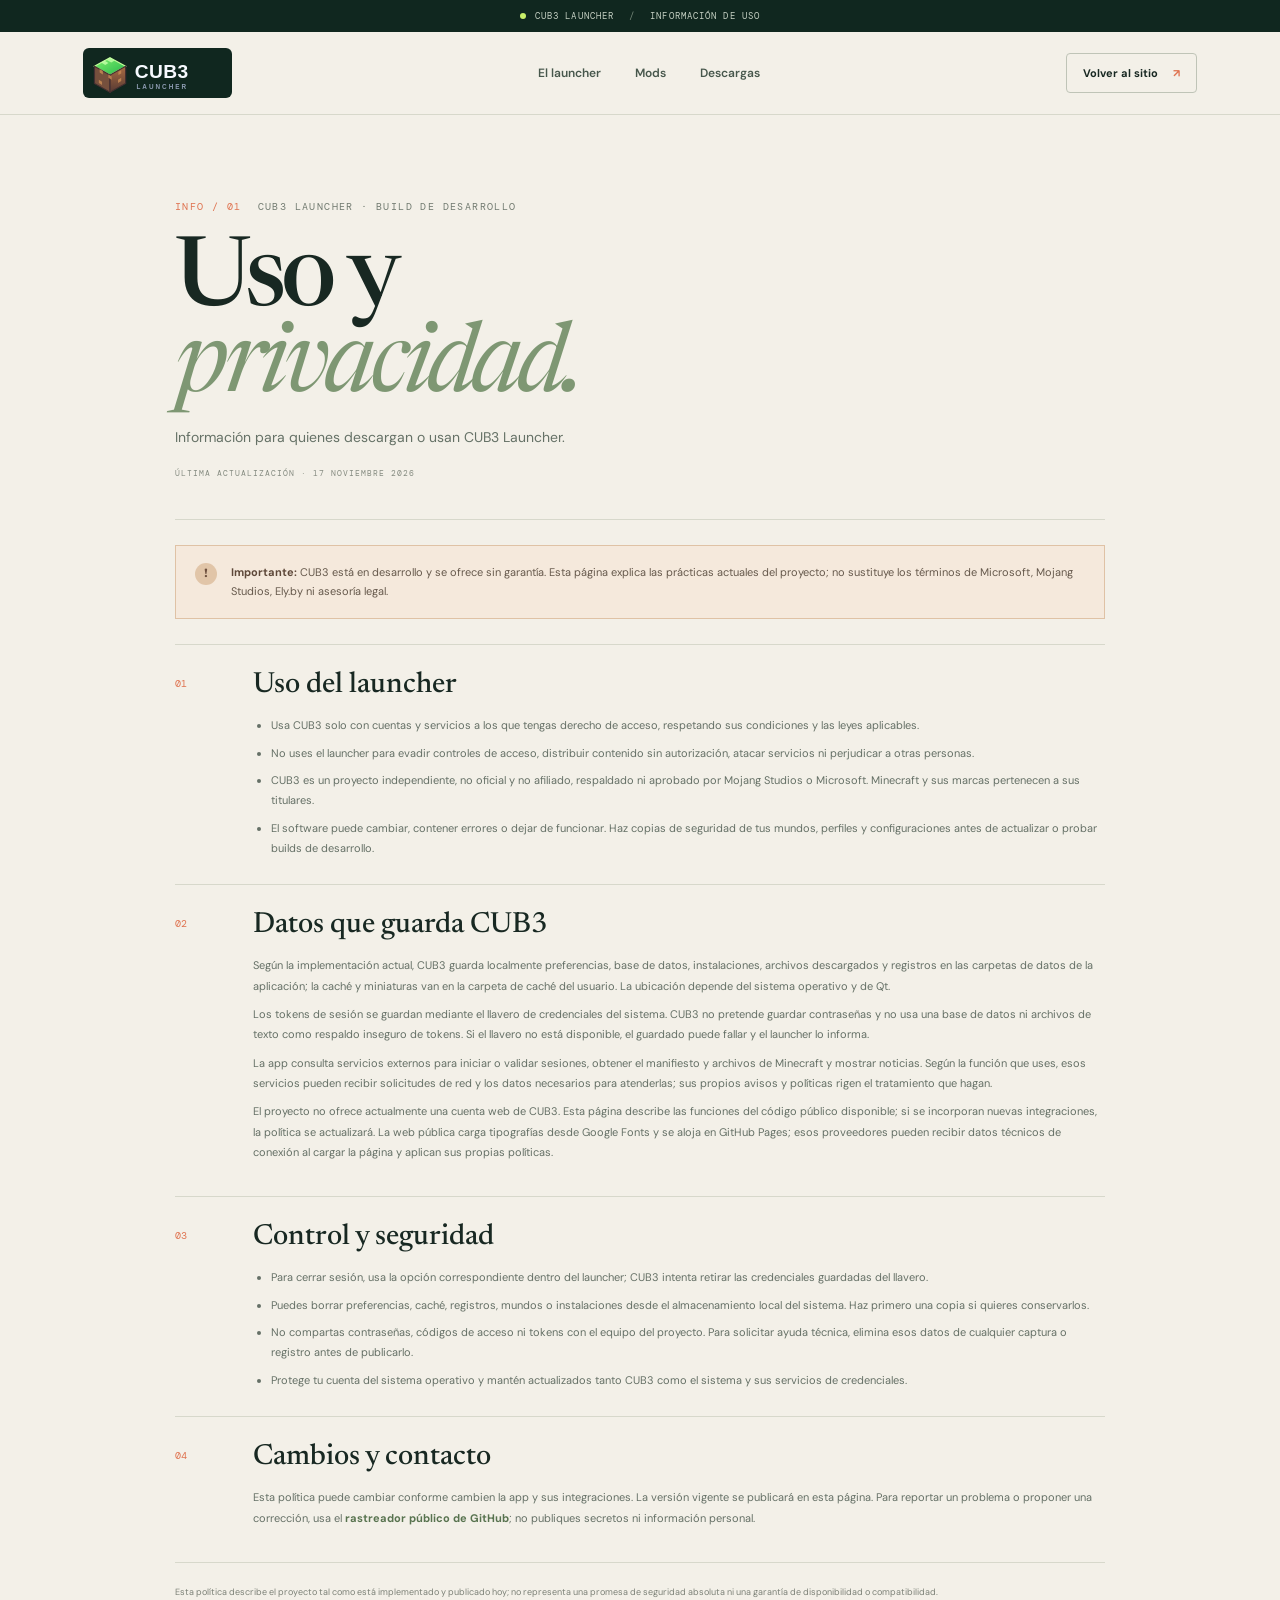
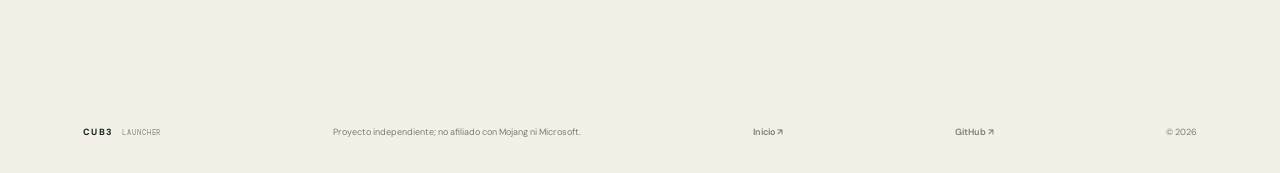
==== commit b7d6ff17: "Restore website logos and fix layout and Windows CI checks" ====
--- a/site/politica.html
+++ b/site/politica.html
@@ -15,7 +15,7 @@
 </head>
 <body class="policy-page">
   <div class="announcement"><span class="announcement-dot"></span> CUB3 LAUNCHER <span class="announcement-sep">/</span> INFORMACIÓN DE USO</div>
-  <header class="site-header"><a class="wordmark" href="index.html" aria-label="CUB3, inicio"><span class="wordmark-icon">C<span>3</span></span><span class="wordmark-name">CUB3<small>LAUNCHER</small></span></a><nav class="main-nav" aria-label="Navegación principal"><a href="index.html#launcher">El launcher</a><a href="index.html#mods">Mods</a><a href="index.html#descargas">Descargas</a></nav><a class="header-link" href="index.html">Volver al sitio <span aria-hidden="true">↗</span></a></header>
+  <header class="site-header"><a class="wordmark" href="index.html" aria-label="CUB3, inicio"><img class="brand-logo" src="assets/logos/cub3-logo-01-island.svg" alt="" width="136" height="44"></a><nav class="main-nav" aria-label="Navegación principal"><a href="index.html#launcher">El launcher</a><a href="index.html#mods">Mods</a><a href="index.html#descargas">Descargas</a></nav><a class="header-link" href="index.html">Volver al sitio <span aria-hidden="true">↗</span></a></header>
   <main class="policy-main">
     <div class="policy-hero"><p class="kicker"><span>INFO / 01</span> CUB3 LAUNCHER · BUILD DE DESARROLLO</p><h1>Uso y<br><em>privacidad.</em></h1><p>Información para quienes descargan o usan CUB3 Launcher.</p><span class="policy-date">ÚLTIMA ACTUALIZACIÓN · 17 NOVIEMBRE 2026</span></div>
     <aside class="policy-notice"><span class="notice-mark">!</span><p><strong>Importante:</strong> CUB3 está en desarrollo y se ofrece sin garantía. Esta página explica las prácticas actuales del proyecto; no sustituye los términos de Microsoft, Mojang Studios, Ely.by ni asesoría legal.</p></aside>
@@ -30,3 +30,4 @@
   <footer class="site-footer"><a class="footer-brand" href="index.html">CUB3 <span>LAUNCHER</span></a><p>Proyecto independiente; no afiliado con Mojang ni Microsoft.</p><a href="index.html">Inicio ↗</a><a href="https://github.com/CRISTOP-bot/cub3-launcher">GitHub ↗</a><span>© 2026</span></footer>
 </body>
 </html>
+
--- a/site/styles.css
+++ b/site/styles.css
@@ -1,2 +1,12 @@
 :root{color-scheme:light;--paper:#f3f0e8;--paper-light:#faf8f2;--ink:#182822;--ink-2:#35483e;--muted:#717a70;--line:#d7d8cb;--forest:#18382d;--forest-dark:#10271f;--lime:#c8ee69;--clay:#df7350;--soft-green:#e3e8d9;--display:"Newsreader",Georgia,serif;--sans:"DM Sans",system-ui,sans-serif;--mono:"DM Mono",monospace}*{box-sizing:border-box}html{scroll-behavior:smooth;scroll-padding-top:26px}body{margin:0;background:var(--paper);color:var(--ink);font-family:var(--sans);-webkit-font-smoothing:antialiased}a{color:inherit;text-decoration:none}a:focus-visible{outline:2px solid var(--clay);outline-offset:4px}.announcement{min-height:32px;display:flex;align-items:center;justify-content:center;gap:9px;background:var(--forest-dark);color:#c6d1c4;font:9px var(--mono);letter-spacing:1.1px}.announcement-dot,.status-led{width:6px;height:6px;border-radius:50%;background:var(--lime);display:inline-block}.announcement-sep{color:#748778;padding:0 6px}.site-header{height:83px;max-width:1440px;padding:0 6.5%;margin:auto;display:flex;align-items:center;justify-content:space-between;border-bottom:1px solid var(--line)}.wordmark{display:flex;align-items:center;gap:10px}.wordmark-icon{width:37px;height:37px;display:grid;place-items:center;border-radius:11px;background:var(--forest);color:var(--paper);font-size:17px;font-weight:800;letter-spacing:-2px}.wordmark-icon span{color:var(--lime)}.wordmark-name{font-size:16px;line-height:1;font-weight:800;letter-spacing:1.8px}.wordmark-name small{display:block;margin-top:5px;font:8px var(--mono);letter-spacing:1.3px;color:var(--muted)}.main-nav{display:flex;align-items:center;gap:34px;color:#47574c;font-size:12px;font-weight:600}.main-nav a{transition:color .2s}.main-nav a:hover{color:var(--clay)}.header-link{font-size:11px;font-weight:700;padding:12px 16px;border:1px solid #bfc4b7;border-radius:4px}.header-link span{margin-left:12px;color:var(--clay)}.hero{max-width:1440px;margin:auto;min-height:610px;display:grid;grid-template-columns:1fr 1fr;position:relative;padding:62px 9% 58px 11%;overflow:hidden}.hero-copy{align-self:center;position:relative;z-index:2;max-width:530px;padding:20px 0 38px}.kicker,.eyebrow{font:10px var(--mono);letter-spacing:1.4px;color:var(--muted)}.kicker{display:flex;gap:16px;align-items:center;margin:0 0 26px}.kicker span{color:var(--clay)}h1,h2,h3,p{margin-top:0}h1{font:500 clamp(62px,7.3vw,108px)/.9 var(--display);letter-spacing:-4.5px;margin:0 0 25px}h1 em,h2 em{font-weight:400;color:#7e9773}h1 em{font-style:italic}.hero-intro{max-width:415px;color:#58655c;font-size:15px;line-height:1.8;margin:0}.hero-actions{display:flex;gap:23px;align-items:center;margin-top:30px}.button{min-height:48px;padding:0 20px;display:inline-flex;align-items:center;justify-content:center;gap:20px;font-size:11px;font-weight:700;letter-spacing:.15px;transition:transform .2s,background .2s}.button:hover{transform:translateY(-2px)}.button-dark{background:var(--forest);color:#f4f1e7}.button-dark span{color:var(--lime);font-size:16px}.button-lime{background:var(--lime);color:var(--forest-dark)}.button-lime span{font-size:16px}.text-link{font-size:11px;font-weight:700;color:var(--ink-2)}.text-link span{color:var(--clay);margin-left:5px}.hero-foot{margin-top:43px;color:#727b70;font:9px var(--mono);letter-spacing:.2px}.status-led{margin-right:7px}.hero-art{position:relative;align-self:center;min-height:475px;padding:18px 6% 37px 4%}.hero-image-wrap{position:absolute;inset:0 9% 30px 3%;overflow:hidden;border-radius:2px 120px 2px 2px;background:#d9e0d0}.hero-image-wrap img{width:100%;height:100%;object-fit:cover;filter:saturate(.78);mix-blend-mode:multiply}.image-grain{position:absolute;inset:0;background:linear-gradient(0deg,rgba(19,45,35,.35),transparent 42%),linear-gradient(120deg,rgba(204,234,141,.16),transparent 50%)}.image-index{position:absolute;bottom:22px;left:24px;color:#fff;font:9px var(--mono);letter-spacing:1px}.hero-stamp{position:absolute;right:1%;top:1%;width:116px;height:116px;padding:16px;background:var(--clay);color:#fff8eb;border-radius:50%;transform:rotate(9deg);display:flex;flex-direction:column;justify-content:space-between;box-shadow:0 12px 28px #7d4b372c}.hero-stamp>span{font:8px var(--mono);letter-spacing:1.5px}.hero-stamp b{font:700 19px/.85 var(--sans);letter-spacing:.5px}.hero-stamp i{position:absolute;right:16px;bottom:14px;font-style:normal;font-size:20px}.hero-caption{position:absolute;bottom:3px;left:4%;right:9%;display:flex;justify-content:space-between;color:#768076;font:8px var(--mono);letter-spacing:1px}.hero-side-note{position:absolute;right:15px;top:45%;writing-mode:vertical-rl;color:#a1a89b;font:8px var(--mono);letter-spacing:2px}.marquee{height:47px;overflow:hidden;background:var(--clay);color:#fff4e5;display:flex;align-items:center;white-space:nowrap}.marquee div{width:100%;display:flex;justify-content:space-around;align-items:center;font:10px var(--mono);letter-spacing:2px}.marquee i{font-style:normal;color:#f1d29c;font-size:15px}.section-shell{max-width:1240px;margin:0 auto;padding-left:55px;padding-right:55px}.intro{padding-top:116px;display:grid;grid-template-columns:150px .75fr 1.25fr;column-gap:40px;align-items:start}.section-index{display:flex;flex-direction:column;gap:9px;padding-top:7px;color:#788074;font:9px var(--mono);letter-spacing:1px}.section-index span:first-child{color:var(--clay);font-size:11px}.intro-body{padding-right:25px}.eyebrow{margin:0 0 16px}.intro h2,.principles h2,.downloads-heading h2,.quickstart h2{font:500 clamp(38px,4.2vw,59px)/.98 var(--display);letter-spacing:-1.7px;margin:0 0 20px}.intro-text{max-width:380px;color:#687269;font-size:13px;line-height:1.85;margin:0}.app-shot{grid-column:3;grid-row:1 / span 2;margin:0;background:#e6e3d9;border:1px solid #cfd2c6;padding:8px;transform:rotate(1deg);box-shadow:14px 17px 0 rgba(26,52,40,.05)}.shot-top{height:32px;display:flex;align-items:center;gap:10px;padding:0 10px;color:#687269;font:8px var(--mono);letter-spacing:1px}.shot-top>span:first-child{display:flex;gap:4px}.shot-top i{width:5px;height:5px;background:#b9b9aa;border-radius:50%}.shot-top b{color:var(--ink);font-size:8px}.shot-label{margin-left:auto;font-size:7px}.app-shot img{width:100%;display:block;border:1px solid #c6cabe}.app-shot figcaption{display:flex;justify-content:space-between;padding:10px 6px 2px;color:#7d8578;font:7px var(--mono);letter-spacing:.7px}.feature-section{padding-top:100px;padding-bottom:115px;display:grid;grid-template-columns:repeat(4,1fr);gap:0}.feature-block{min-height:238px;padding:21px 24px 22px;position:relative;border-top:1px solid var(--line);border-bottom:1px solid var(--line);border-right:1px solid var(--line);transition:background .2s}.feature-block:first-child{border-left:1px solid var(--line)}.feature-block:hover{background:#ebe9dd}.feature-number{font:8px var(--mono);color:#878d80;letter-spacing:.8px}.feature-icon{margin-top:22px;color:var(--clay);font-size:23px}.feature-block h3{font:500 23px/1.1 var(--display);margin:14px 0 8px}.feature-block p{color:#6c756c;font-size:11px;line-height:1.7;margin:0;max-width:230px}.feature-arrow{position:absolute;right:20px;top:19px;color:#a0a493;font-size:13px}.mods-section{background:var(--forest);color:#f2f0e6;position:relative;overflow:hidden}.mods-section:before{content:"";position:absolute;width:430px;height:430px;border:1px solid #ffffff13;border-radius:50%;left:-170px;top:-200px;box-shadow:0 0 0 45px #ffffff08,0 0 0 90px #ffffff05}.mods-inner{position:relative;padding-top:79px;padding-bottom:78px;display:grid;grid-template-columns:130px 1fr .95fr;gap:37px;align-items:center}.section-index-light{color:#a8b7a4}.section-index-light span:first-child{color:var(--lime)}.mods-copy{max-width:410px}.eyebrow-light{color:#acbca7}.mods-copy h2,.closing h2{font:500 clamp(53px,5.3vw,76px)/.88 var(--display);letter-spacing:-2px;margin:0 0 19px}.mods-copy h2 em,.closing h2 em{color:var(--lime);font-style:italic}.mods-copy>p:not(.eyebrow){max-width:400px;color:#d0d9ce;font-size:12px;line-height:1.85}.mods-points{display:grid;gap:11px;margin:24px 0 27px}.mods-points span{font-size:10px;color:#d1dbd0}.mods-points b{display:inline-block;width:32px;color:var(--lime);font:9px var(--mono)}.mods-card{max-width:420px;width:100%;justify-self:end;background:#f1f0e7;color:var(--ink);padding:18px;border-radius:5px;box-shadow:16px 18px 0 #0b2119}.mods-card-head{display:flex;align-items:center;gap:11px;padding-bottom:17px;border-bottom:1px solid #d7dbce}.modrinth-mark{width:34px;height:34px;background:#1bd96a;color:#0a2917;border-radius:9px;display:grid;place-items:center;font-size:21px;font-weight:900}.mods-card-head strong{display:block;font-size:13px}.mod-source{display:block;margin-bottom:3px;color:#7c8678;font:7px var(--mono);letter-spacing:1px}.live-pill{margin-left:auto;border:1px solid #d1d9ca;border-radius:99px;padding:5px 8px;color:#59675c;font:7px var(--mono)}.live-pill i{display:inline-block;width:5px;height:5px;margin-right:4px;border-radius:50%;background:#35aa64}.fake-search{height:39px;margin:15px 0 8px;padding:0 11px;border:1px solid #d5d8cc;display:flex;align-items:center;gap:9px;color:#8a9185;font-size:9px}.fake-search>span{font-size:16px}.fake-search kbd{margin-left:auto;font:8px var(--mono)}.mod-result{min-height:57px;display:flex;align-items:center;gap:10px;border-bottom:1px solid #e0e1d8}.mod-art{height:34px;width:34px;display:grid;place-items:center;border-radius:6px;font-size:17px}.mod-art-one{background:#e8d4bb;color:#a45933}.mod-art-two{background:#d6e4d5;color:#416a47}.mod-art-three{background:#dcd7eb;color:#625487}.mod-info{min-width:0;display:grid;gap:3px}.mod-info strong{font-size:9px}.mod-info span{color:#80877d;font-size:8px}.mod-arrow{margin-left:auto;color:#768474}.mod-disclaimer{margin:12px 0 0;color:#8b9085;font:7px var(--mono)}.mods-note{grid-column:2/4;justify-self:end;margin:0;color:#aebbac;font-size:9px}.principles{padding-top:116px;padding-bottom:110px;display:grid;grid-template-columns:150px .7fr 1.3fr;gap:40px}.principles-heading{max-width:380px}.principles-heading>p:last-child{color:#69736a;font-size:12px;line-height:1.8}.principle-list{border-top:1px solid var(--line)}.principle-list article{display:grid;grid-template-columns:36px 1fr 20px;gap:15px;padding:17px 4px 19px;border-bottom:1px solid var(--line);align-items:start}.principle-no{padding-top:3px;color:var(--clay);font:9px var(--mono)}.principle-list h3{margin:0 0 5px;font:600 12px var(--sans)}.principle-list p{max-width:535px;margin:0;color:#72796f;font-size:10px;line-height:1.75}.principle-mark{color:#9ca393;font-size:12px}.release-band{display:grid;grid-template-columns:90px 1fr auto;gap:27px;align-items:center;padding-top:27px;padding-bottom:27px;margin-bottom:110px;background:#e7e6da;border-top:1px solid #d6d7ca;border-bottom:1px solid #d6d7ca}.release-stamp{width:70px;height:70px;background:var(--clay);color:white;border-radius:50%;display:grid;align-content:center;justify-content:center;text-align:center;font:700 15px/.94 var(--sans);transform:rotate(-8deg)}.release-stamp span{font-size:8px;letter-spacing:1px}.release-band h2{margin:0 0 8px;font:500 27px/1 var(--display)}.release-band h2 em{color:#7c9472}.release-band>div:nth-child(2)>p:last-child{max-width:590px;margin:0;color:#70776c;font-size:10px;line-height:1.7}.release-band .text-link{white-space:nowrap}.downloads-section{background:#e9e7dc;border-top:1px solid #dcddd0;border-bottom:1px solid #dcddd0}.downloads-inner{padding-top:90px;padding-bottom:93px;display:grid;grid-template-columns:150px .65fr 1.35fr;gap:22px 40px}.downloads-heading{grid-column:2;grid-row:1 / span 2}.downloads-heading>p:last-child{max-width:280px;color:#71796e;font-size:11px;line-height:1.8}.download-list{grid-column:3;grid-row:1 / span 2;border-top:1px solid #cfd2c4}.download-row{min-height:87px;display:grid;grid-template-columns:27px 40px 1fr auto auto;align-items:center;gap:12px;padding:13px 10px;border-bottom:1px solid #cfd2c4;transition:background .18s}.download-available:hover{background:#f2f0e7}.download-number{color:#969b8e;font:8px var(--mono)}.os-glyph{width:33px;height:33px;display:grid;place-items:center;background:var(--forest);color:var(--lime);font:500 15px var(--display)}.download-name strong{display:block;font-size:11px}.download-name small{display:block;margin-top:4px;color:#747c71;font-size:9px}.download-state{font:7px var(--mono);letter-spacing:.7px;color:#6e7c6c;white-space:nowrap}.download-state i{display:inline-block;width:6px;height:6px;background:#4e9f5c;border-radius:50%;margin-right:5px}.download-pending .download-state{color:#a25f44}.download-pending .download-state i{background:var(--clay)}.download-disabled{color:#73796e}.download-disabled .os-glyph{background:#c5c8bb;color:#f3f0e8}.download-action{font-size:9px;font-weight:700;white-space:nowrap}.download-action b{margin-left:6px;color:var(--clay);font-size:13px}.download-disabled .download-action{color:#95998e}.install-note{grid-column:2/4;display:flex;justify-content:space-between;align-items:center;gap:25px;padding:17px 18px;background:var(--paper-light);border:1px solid #d8dace}.install-note>div{display:flex;align-items:flex-start;gap:12px}.install-icon{width:20px;height:20px;display:grid;place-items:center;border-radius:50%;background:var(--soft-green);color:var(--forest);font:700 11px var(--display)}.install-note strong{font-size:10px}.install-note p{margin:4px 0 0;color:#737a70;font-size:9px;line-height:1.6}.install-note code{padding:11px 13px;background:#e9e8df;color:#364b3c;font:9px var(--mono);white-space:nowrap}.downloads-footnote{grid-column:2/4;margin:0;color:#7c8177;font-size:9px;line-height:1.7}.quickstart{padding-top:112px;padding-bottom:118px;display:grid;grid-template-columns:150px .65fr 1.35fr;gap:40px}.quickstart-head{max-width:330px}.steps{list-style:none;padding:0;margin:0;border-top:1px solid var(--line)}.steps li{display:grid;grid-template-columns:32px 1fr;gap:14px;padding:14px 0;border-bottom:1px solid var(--line)}.steps li>span{color:var(--clay);font:9px var(--mono);padding-top:2px}.steps strong{font-size:11px}.steps p{margin:4px 0 0;color:#737a70;font-size:9px;line-height:1.65}.closing{position:relative;overflow:hidden;padding:72px 24px 78px;text-align:center;background:var(--forest-dark);color:#f3f1e8}.closing:before,.closing:after{content:"";position:absolute;width:390px;height:390px;border:1px solid #ffffff10;border-radius:50%;top:40px;left:-200px}.closing:after{left:auto;right:-210px;top:-80px;width:500px;height:500px;box-shadow:0 0 0 40px #ffffff07,0 0 0 80px #ffffff04}.closing-mark{width:40px;height:40px;margin:0 auto 17px;display:grid;place-items:center;background:#f3f1e8;color:var(--forest);border-radius:12px;font-weight:800;letter-spacing:-2px}.closing-mark span{color:#77936c}.closing .eyebrow{color:#acbca7}.closing h2{font-size:clamp(45px,5.3vw,70px);margin-bottom:24px}.closing .button{position:relative;z-index:1}.closing-decoration{position:absolute;right:5%;bottom:18px;color:#819285;font:7px var(--mono);letter-spacing:1.4px}.site-footer{min-height:83px;display:flex;align-items:center;justify-content:space-between;gap:20px;padding:18px 6.5%;color:#777e72;font-size:9px}.footer-brand{color:var(--ink);font-weight:800;letter-spacing:1.2px}.footer-brand span{margin-left:6px;color:#83897e;font:7px var(--mono);letter-spacing:.9px}.site-footer p{margin:0}.site-footer>a:not(.footer-brand){font-weight:600}.site-footer>a:not(.footer-brand):hover{color:var(--clay)}@media(max-width:1000px){.hero{padding-left:7%;padding-right:7%}.hero-art{min-height:410px}.section-shell{padding-left:34px;padding-right:34px}.intro,.principles,.downloads-inner,.quickstart{grid-template-columns:105px .8fr 1.2fr;column-gap:24px}.mods-inner{grid-template-columns:92px 1fr 1fr;gap:25px}.main-nav{gap:18px}.site-header{padding-inline:4%}.downloads-inner{gap:20px 25px}.download-row{grid-template-columns:22px 35px 1fr auto;gap:9px}.download-action{grid-column:3/5;justify-self:end}.download-state{grid-column:4;grid-row:1}.download-name{grid-column:3;grid-row:1}.download-row{min-height:85px}.install-note code{font-size:8px}}@media(max-width:700px){.announcement{font-size:7px;letter-spacing:.6px;min-height:30px}.site-header{height:68px;padding:0 19px}.site-header{height:auto;min-height:68px;flex-wrap:wrap;padding-top:9px;padding-bottom:0}.wordmark{margin-bottom:9px}.header-link{font-size:9px;padding:10px 12px;margin-bottom:9px}.main-nav{order:3;display:flex;width:calc(100% + 44px);margin:0 -22px;padding:10px 22px 11px;gap:22px;overflow-x:auto;border-top:1px solid var(--line);font-size:9px;white-space:nowrap}.main-nav a{flex:none}.hero{display:flex;flex-direction:column;padding:45px 23px 35px;min-height:0}.hero-copy{padding:0 0 34px}.kicker{margin-bottom:20px;font-size:8px}h1{font-size:clamp(60px,17vw,86px);letter-spacing:-3px;margin-bottom:18px}.hero-intro{font-size:13px;max-width:390px}.hero-actions{gap:15px;flex-wrap:wrap;margin-top:22px}.button{min-height:44px;padding:0 14px;font-size:10px;gap:12px}.hero-foot{margin-top:23px;font-size:8px}.hero-art{width:100%;min-height:340px;padding:0}.hero-image-wrap{inset:0 10px 27px 0;border-radius:2px 90px 2px 2px}.hero-stamp{width:90px;height:90px;right:0;top:-17px;padding:12px}.hero-stamp b{font-size:15px}.hero-stamp i{right:12px;bottom:9px;font-size:17px}.hero-caption{left:0;right:10px;bottom:0}.hero-side-note{display:none}.marquee{height:37px}.marquee div{min-width:740px;font-size:8px}.section-shell{padding-left:22px;padding-right:22px}.intro{padding-top:73px;display:grid;grid-template-columns:1fr;gap:17px}.section-index{flex-direction:row;gap:11px;font-size:8px}.intro-body{padding:0}.intro h2,.principles h2,.downloads-heading h2,.quickstart h2{font-size:45px}.intro-text{font-size:12px}.app-shot{grid-column:1;grid-row:auto;margin:10px 5px 0;transform:rotate(.5deg)}.shot-label{font-size:6px}.app-shot figcaption{font-size:6px}.feature-section{padding-top:55px;padding-bottom:67px;grid-template-columns:1fr 1fr}.feature-block{min-height:208px;padding:17px 14px}.feature-block:nth-child(3){border-left:1px solid var(--line)}.feature-block:nth-child(n+3){border-top:0}.feature-block h3{font-size:19px}.feature-block p{font-size:10px}.feature-icon{margin-top:17px}.mods-inner{padding-top:57px;padding-bottom:53px;grid-template-columns:1fr;gap:23px}.section-index-light{grid-row:1}.mods-copy{grid-row:2}.mods-copy h2{font-size:62px}.mods-card{grid-row:3;justify-self:center}.mods-note{grid-column:1;justify-self:start;grid-row:4;font-size:8px}.mods-copy>p:not(.eyebrow){font-size:11px}.principles{padding-top:74px;padding-bottom:67px;grid-template-columns:1fr;gap:20px}.principles-heading h2{margin-bottom:14px}.principles-heading>p:last-child{font-size:11px}.principle-list article{grid-template-columns:29px 1fr 15px;gap:9px;padding:14px 0}.principle-list p{font-size:9px}.release-band{grid-template-columns:55px 1fr;gap:14px;padding-top:18px;padding-bottom:18px;margin:0 0 70px}.release-stamp{width:48px;height:48px;font-size:11px}.release-stamp span{font-size:6px}.release-band h2{font-size:22px}.release-band>div:nth-child(2)>p:last-child{font-size:9px}.release-band .text-link{grid-column:2;justify-self:start;font-size:9px}.downloads-inner{padding-top:65px;padding-bottom:67px;grid-template-columns:1fr;gap:16px}.downloads-inner>.section-index{grid-column:1;grid-row:auto}.downloads-heading{grid-column:1;grid-row:auto}.downloads-heading h2{margin-bottom:12px}.downloads-heading>p:last-child{font-size:10px}.download-list{grid-column:1;grid-row:auto}.download-row{grid-template-columns:19px 31px 1fr auto;gap:8px;padding:12px 5px;min-height:75px}.os-glyph{width:28px;height:28px}.download-name strong{font-size:9px}.download-name small{font-size:7px}.download-state{font-size:6px;letter-spacing:0}.download-action{font-size:8px}.install-note{grid-column:1;flex-direction:column;align-items:stretch;gap:13px;padding:13px}.install-note code{white-space:normal;font-size:8px}.downloads-footnote{grid-column:1;font-size:8px}.quickstart{padding-top:70px;padding-bottom:72px;grid-template-columns:1fr;gap:17px}.quickstart-head h2{margin-bottom:0}.steps li{padding:12px 0}.steps strong{font-size:10px}.steps p{font-size:8px}.closing{padding:58px 18px 68px}.closing h2{font-size:51px}.site-footer{padding:22px;display:grid;grid-template-columns:1fr 1fr;gap:13px}.site-footer p{grid-column:1/-1;grid-row:2}.site-footer>a:not(.footer-brand){justify-self:start}.site-footer>span:last-child{justify-self:end}.footer-brand{font-size:11px}}@media(prefers-reduced-motion:reduce){*,*::before,*::after{scroll-behavior:auto!important;transition-duration:.01ms!important;animation-duration:.01ms!important;animation-iteration-count:1!important}}
 .policy-main{max-width:1040px;margin:0 auto;padding:75px 55px 90px}.policy-hero{padding:10px 0 38px;border-bottom:1px solid var(--line)}.policy-hero h1{font-size:clamp(58px,8vw,96px);margin:0 0 16px}.policy-hero>p:not(.kicker){color:#657166;font-size:14px}.policy-date{font:8px var(--mono);letter-spacing:1px;color:#858b80}.policy-notice{display:flex;gap:14px;align-items:flex-start;margin:25px 0;padding:17px 19px;border:1px solid #dfc2a5;background:#f5e9dc;color:#66594c}.notice-mark{width:22px;height:22px;flex:none;display:grid;place-items:center;background:#e1c5a8;color:#6d4f3d;border-radius:50%;font:700 12px var(--display)}.policy-notice p{margin:0;font-size:11px;line-height:1.75}.policy-notice strong{color:#5e4839}.policy-sections{border-top:1px solid var(--line)}.policy-sections article{display:grid;grid-template-columns:58px 1fr;gap:20px;padding:26px 0;border-bottom:1px solid var(--line)}.policy-no{font:10px var(--mono);color:var(--clay);padding-top:6px}.policy-sections h2{font:500 29px var(--display);margin:0 0 15px}.policy-sections p,.policy-sections li{color:#657066;font-size:11px;line-height:1.85}.policy-sections p{margin:8px 0}.policy-sections ul{padding-left:18px;margin:0}.policy-sections li+li{margin-top:7px}.policy-sections a{color:#58734f;font-weight:700}.policy-footnote{margin:22px 0 0;color:#7c8177;font-size:9px;line-height:1.7}@media(max-width:700px){.policy-main{padding:48px 23px 60px}.policy-hero h1{font-size:64px}.policy-sections article{grid-template-columns:31px 1fr;gap:8px;padding:20px 0}.policy-sections h2{font-size:24px}.policy-sections p,.policy-sections li{font-size:10px}.policy-notice{padding:13px}.policy-notice p{font-size:10px}}
+
+.anchor-target{position:absolute}.change-history{padding-top:0;padding-bottom:80px;display:grid;grid-template-columns:150px 1fr;gap:40px}.change-history-content{max-width:830px}.change-history h2{font:500 clamp(36px,4vw,54px)/1 var(--display);letter-spacing:-1px;margin:0 0 15px}.change-history-content>p:not(.eyebrow){color:#69736a;font-size:11px;line-height:1.8}.change-details{margin-top:18px;border-top:1px solid var(--line);border-bottom:1px solid var(--line)}.change-details summary{list-style:none;cursor:pointer;display:flex;justify-content:space-between;align-items:center;padding:18px 0;font-size:11px;font-weight:700}.change-details summary::-webkit-details-marker{display:none}.change-details summary span{font-size:18px;color:var(--clay)}.change-details summary:focus-visible{outline:2px solid var(--clay);outline-offset:4px}.fixes-list{display:grid;grid-template-columns:1fr 1fr;gap:10px;padding-bottom:16px}.fix-row{display:grid;grid-template-columns:25px 1fr;gap:10px;padding:14px;background:#eae9df;border:1px solid var(--line)}.fix-number{font:9px var(--mono);color:var(--clay);padding-top:2px}.fix-row h3{font-size:11px;margin:0 0 8px}.fix-row p{font-size:9px;line-height:1.7;color:#6a746a;margin:5px 0}.fix-row p b{color:var(--ink)}.change-note{font-size:9px!important;color:#7c8177!important}@media(max-width:1000px){.change-history{grid-template-columns:105px 1fr;gap:24px}}@media(max-width:700px){.change-history{grid-template-columns:1fr;gap:18px;padding-bottom:55px}.fixes-list{grid-template-columns:1fr}.change-history h2{font-size:40px}}
+
+.identity-history{display:grid;grid-template-columns:150px 1fr;gap:40px;padding-top:0;padding-bottom:90px}.identity-history h2{font:500 clamp(36px,4vw,54px)/1 var(--display);letter-spacing:-1px;margin:0 0 12px}.identity-history>div>p:not(.eyebrow){color:#69736a;font-size:11px}.identity-choices{display:grid;grid-template-columns:repeat(3,1fr);gap:10px;margin-top:25px}.identity-choices figure{margin:0;background:var(--forest-dark);padding:28px 18px 15px;min-height:125px;display:grid;align-content:space-between;gap:20px}.identity-choices img{max-width:100%;width:160px;height:38px;object-fit:contain}.identity-choices figcaption{color:#b2c3af;font:8px var(--mono);letter-spacing:1px}@media(max-width:1000px){.identity-history{grid-template-columns:105px 1fr;gap:24px}}@media(max-width:700px){.identity-history{grid-template-columns:1fr;gap:18px;padding-bottom:65px}.identity-choices{grid-template-columns:1fr}.identity-choices figure{min-height:95px;padding:18px}.identity-history h2{font-size:40px}}
+
+
+/* Project and platform marks. The SVG keeps the original colors on dark backgrounds. */
+.brand-logo{display:block;width:136px;height:44px;object-fit:contain;filter:drop-shadow(0 1px 1px rgba(20,40,29,.12))}.site-header .wordmark{padding:3px 10px 3px 3px;border-radius:6px;background:var(--forest-dark)}.os-glyph{background:transparent;overflow:hidden}.os-glyph img{display:block;width:100%;height:100%;object-fit:contain}.download-disabled .os-glyph{background:transparent;opacity:.62}.closing-logo{display:block;width:174px;height:56px;object-fit:contain;margin:0 auto 17px}.hero-image-wrap img{display:block;position:absolute;inset:0;width:100%;height:100%;object-fit:cover;mix-blend-mode:normal}.download-name{min-width:0}.download-name small{overflow-wrap:anywhere}.change-details[open] summary span{transform:rotate(45deg)}
+@media(max-width:700px){.site-header .wordmark{margin-bottom:9px}.brand-logo{width:112px;height:36px}.main-nav{width:calc(100% + 38px);margin-left:-19px;margin-right:-19px;padding-left:19px;padding-right:19px}.download-row{grid-template-columns:19px 31px minmax(0,1fr) auto}.download-name small{font-size:9px}.download-state{font-size:8px}}
+@media(max-width:360px){.announcement{font-size:6px;letter-spacing:.2px}.download-row{grid-template-columns:19px 31px minmax(0,1fr);gap:8px}.download-state{grid-column:3;grid-row:2;justify-self:start}.download-action{grid-column:3;grid-row:3;justify-self:start}.closing h2{font-size:clamp(38px,14vw,51px)}}
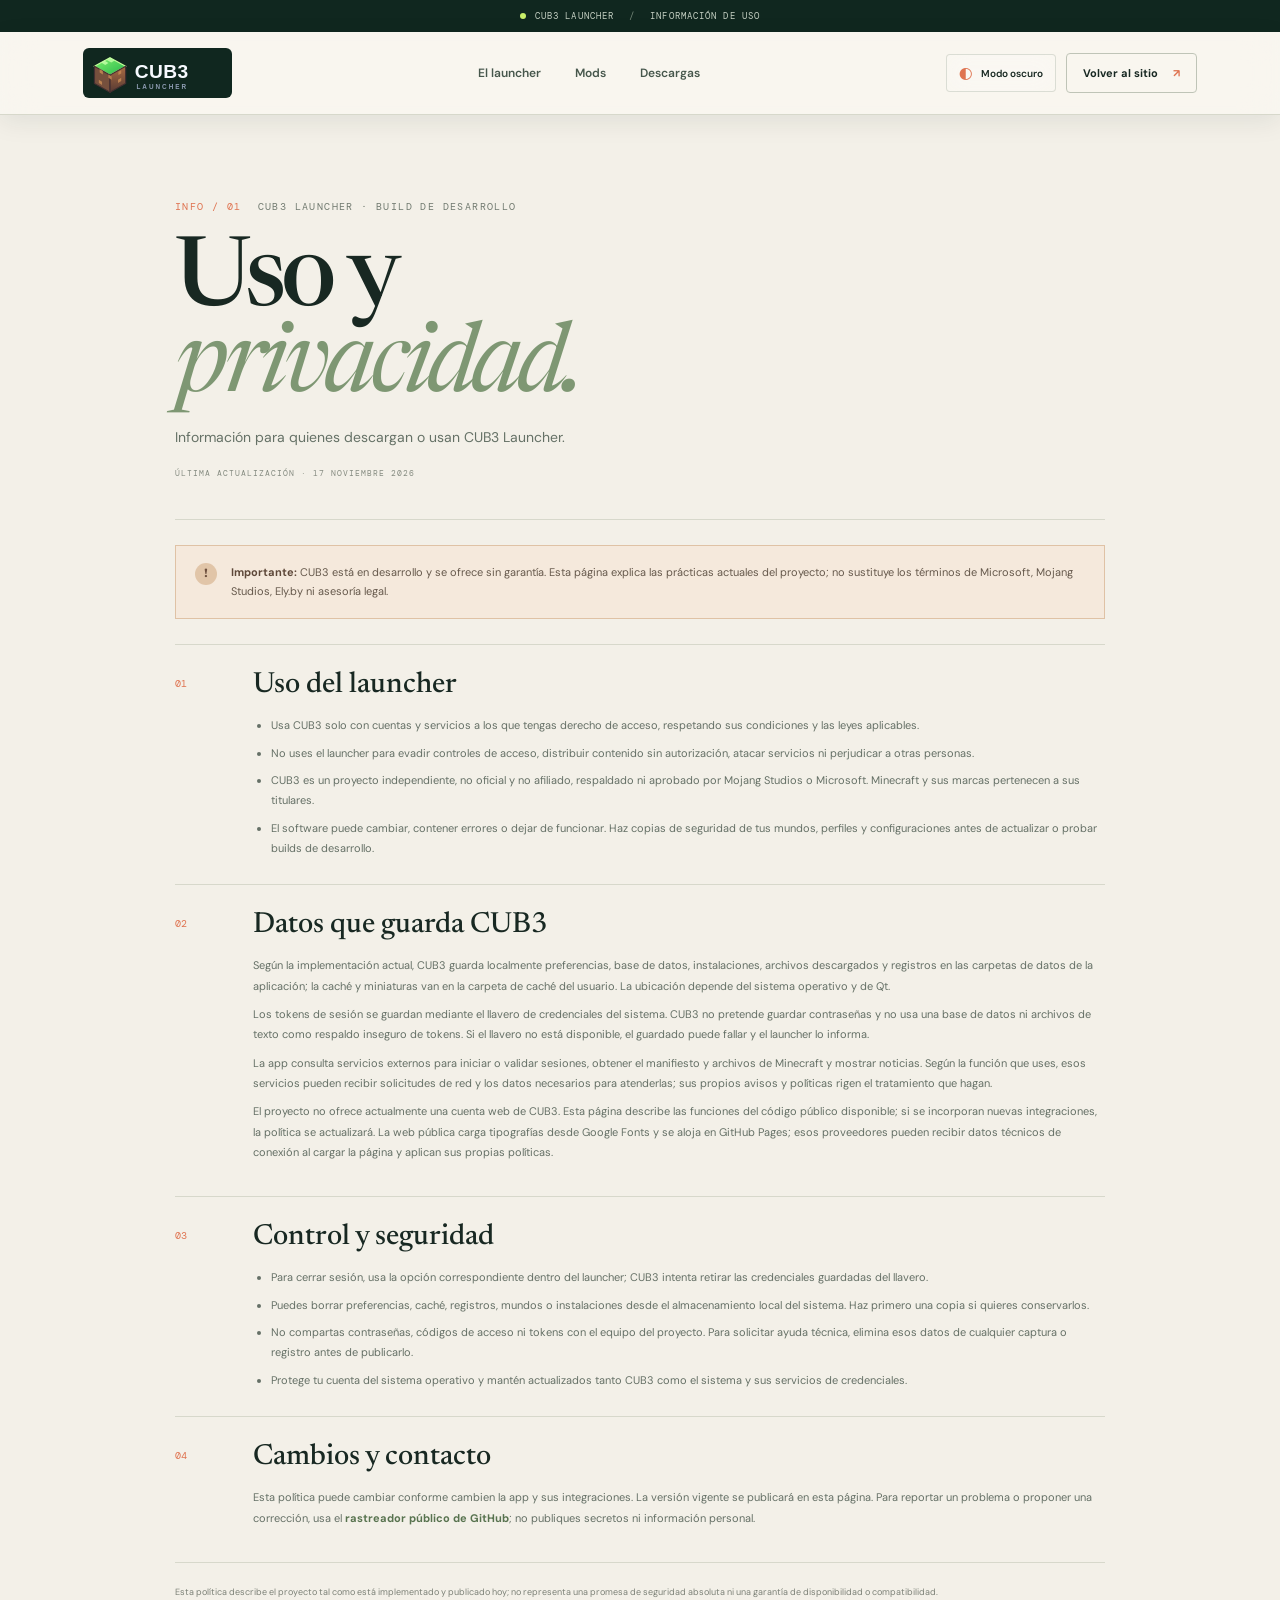
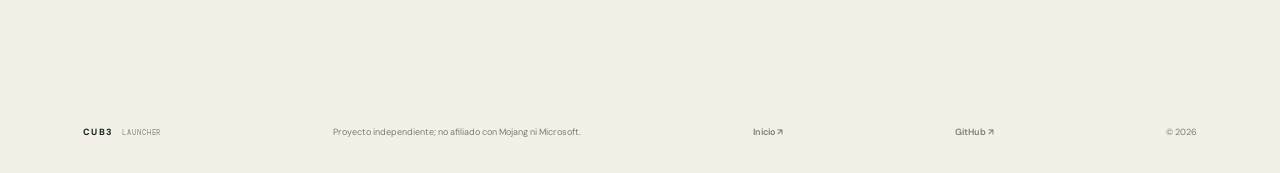
==== commit a7ea43f7: "Add animated glass styling and persistent dark mode to website" ====
--- a/site/politica.html
+++ b/site/politica.html
@@ -4,6 +4,16 @@
   <meta charset="utf-8">
   <meta name="viewport" content="width=device-width, initial-scale=1">
   <meta name="theme-color" content="#f3f0e8">
+  <script>
+    (() => {
+      let theme = null;
+      try { theme = localStorage.getItem('cub3-site-theme'); } catch (_) {}
+      if (theme !== 'light' && theme !== 'dark') {
+        theme = matchMedia('(prefers-color-scheme: dark)').matches ? 'dark' : 'light';
+      }
+      document.documentElement.dataset.theme = theme;
+    })();
+  </script>
   <meta name="description" content="Política de uso, privacidad y limitaciones de CUB3 Launcher.">
   <link rel="canonical" href="https://cristop-bot.github.io/cub3-launcher/politica.html">
   <title>Uso y privacidad — CUB3 Launcher</title>
@@ -11,11 +21,11 @@
   <link rel="preconnect" href="https://fonts.googleapis.com">
   <link rel="preconnect" href="https://fonts.gstatic.com" crossorigin>
   <link href="https://fonts.googleapis.com/css2?family=DM+Mono:wght@400;500&family=DM+Sans:wght@400;500;600;700;800&family=Newsreader:opsz,wght@6..72,400;6..72,500;6..72,600&display=swap" rel="stylesheet">
-  <link rel="stylesheet" href="styles.css">
+  <link rel="stylesheet" href="styles.css?v=20261120-1">
 </head>
 <body class="policy-page">
   <div class="announcement"><span class="announcement-dot"></span> CUB3 LAUNCHER <span class="announcement-sep">/</span> INFORMACIÓN DE USO</div>
-  <header class="site-header"><a class="wordmark" href="index.html" aria-label="CUB3, inicio"><img class="brand-logo" src="assets/logos/cub3-logo-01-island.svg" alt="" width="136" height="44"></a><nav class="main-nav" aria-label="Navegación principal"><a href="index.html#launcher">El launcher</a><a href="index.html#mods">Mods</a><a href="index.html#descargas">Descargas</a></nav><a class="header-link" href="index.html">Volver al sitio <span aria-hidden="true">↗</span></a></header>
+  <header class="site-header"><a class="wordmark" href="index.html" aria-label="CUB3, inicio"><img class="brand-logo" src="assets/logos/cub3-logo-01-island.svg" alt="" width="136" height="44"></a><nav class="main-nav" aria-label="Navegación principal"><a href="index.html#launcher">El launcher</a><a href="index.html#mods">Mods</a><a href="index.html#descargas">Descargas</a></nav><div class="header-actions"><button class="theme-toggle" type="button" aria-label="Cambiar a modo oscuro" aria-pressed="false"><span class="theme-icon" aria-hidden="true">◐</span><span class="theme-label">Modo oscuro</span></button><a class="header-link" href="index.html">Volver al sitio <span aria-hidden="true">↗</span></a></div></header>
   <main class="policy-main">
     <div class="policy-hero"><p class="kicker"><span>INFO / 01</span> CUB3 LAUNCHER · BUILD DE DESARROLLO</p><h1>Uso y<br><em>privacidad.</em></h1><p>Información para quienes descargan o usan CUB3 Launcher.</p><span class="policy-date">ÚLTIMA ACTUALIZACIÓN · 17 NOVIEMBRE 2026</span></div>
     <aside class="policy-notice"><span class="notice-mark">!</span><p><strong>Importante:</strong> CUB3 está en desarrollo y se ofrece sin garantía. Esta página explica las prácticas actuales del proyecto; no sustituye los términos de Microsoft, Mojang Studios, Ely.by ni asesoría legal.</p></aside>
@@ -28,6 +38,29 @@
     <p class="policy-footnote">Esta política describe el proyecto tal como está implementado y publicado hoy; no representa una promesa de seguridad absoluta ni una garantía de disponibilidad o compatibilidad.</p>
   </main>
   <footer class="site-footer"><a class="footer-brand" href="index.html">CUB3 <span>LAUNCHER</span></a><p>Proyecto independiente; no afiliado con Mojang ni Microsoft.</p><a href="index.html">Inicio ↗</a><a href="https://github.com/CRISTOP-bot/cub3-launcher">GitHub ↗</a><span>© 2026</span></footer>
+  <script>
+    (() => {
+      const button = document.querySelector('.theme-toggle');
+      if (!button) return;
+      const label = button.querySelector('.theme-label');
+      const icon = button.querySelector('.theme-icon');
+      const meta = document.querySelector('meta[name="theme-color"]');
+      const update = (theme) => {
+        document.documentElement.dataset.theme = theme;
+        const dark = theme === 'dark';
+        button.setAttribute('aria-pressed', String(dark));
+        button.setAttribute('aria-label', dark ? 'Cambiar a modo claro' : 'Cambiar a modo oscuro');
+        label.textContent = dark ? 'Modo claro' : 'Modo oscuro';
+        icon.textContent = dark ? '☼' : '◐';
+        if (meta) meta.setAttribute('content', dark ? '#111a16' : '#f3f0e8');
+      };
+      update(document.documentElement.dataset.theme || 'light');
+      button.addEventListener('click', () => {
+        const next = document.documentElement.dataset.theme === 'dark' ? 'light' : 'dark';
+        try { localStorage.setItem('cub3-site-theme', next); } catch (_) {}
+        update(next);
+      });
+    })();
+  </script>
 </body>
 </html>
-
--- a/site/styles.css
+++ b/site/styles.css
@@ -10,3 +10,68 @@
 .brand-logo{display:block;width:136px;height:44px;object-fit:contain;filter:drop-shadow(0 1px 1px rgba(20,40,29,.12))}.site-header .wordmark{padding:3px 10px 3px 3px;border-radius:6px;background:var(--forest-dark)}.os-glyph{background:transparent;overflow:hidden}.os-glyph img{display:block;width:100%;height:100%;object-fit:contain}.download-disabled .os-glyph{background:transparent;opacity:.62}.closing-logo{display:block;width:174px;height:56px;object-fit:contain;margin:0 auto 17px}.hero-image-wrap img{display:block;position:absolute;inset:0;width:100%;height:100%;object-fit:cover;mix-blend-mode:normal}.download-name{min-width:0}.download-name small{overflow-wrap:anywhere}.change-details[open] summary span{transform:rotate(45deg)}
 @media(max-width:700px){.site-header .wordmark{margin-bottom:9px}.brand-logo{width:112px;height:36px}.main-nav{width:calc(100% + 38px);margin-left:-19px;margin-right:-19px;padding-left:19px;padding-right:19px}.download-row{grid-template-columns:19px 31px minmax(0,1fr) auto}.download-name small{font-size:9px}.download-state{font-size:8px}}
 @media(max-width:360px){.announcement{font-size:6px;letter-spacing:.2px}.download-row{grid-template-columns:19px 31px minmax(0,1fr);gap:8px}.download-state{grid-column:3;grid-row:2;justify-self:start}.download-action{grid-column:3;grid-row:3;justify-self:start}.closing h2{font-size:clamp(38px,14vw,51px)}}
+
+/* Glass surfaces, motion and persistent light/dark theme. */
+:root{--glass:rgba(250,248,242,.76);--glass-strong:rgba(250,248,242,.9);--glass-border:rgba(108,127,105,.22);--card-bg:rgba(250,248,242,.56);--well-bg:rgba(226,228,216,.68);--raised-bg:rgba(233,231,220,.82);--text-muted:#687269;--edge-shadow:rgba(19,44,32,.08);--header-ink:#182822}
+:root[data-theme="dark"]{color-scheme:dark;--paper:#111a16;--paper-light:#19251f;--ink:#edf1e7;--ink-2:#d4dfd1;--muted:#a7b3a5;--line:#34453b;--forest:#18382d;--forest-dark:#09130f;--lime:#c8ee69;--clay:#e58b69;--soft-green:#263a2d;--glass:rgba(18,29,23,.76);--glass-strong:rgba(22,35,28,.94);--glass-border:rgba(197,224,185,.2);--card-bg:rgba(27,42,33,.7);--well-bg:rgba(20,33,26,.8);--raised-bg:rgba(25,39,31,.9);--text-muted:#bac5b6;--edge-shadow:rgba(0,0,0,.26);--header-ink:#eef3e8}
+:root[data-theme="dark"] body{background:var(--paper);color:var(--ink)}
+:root[data-theme="dark"] .hero-intro,:root[data-theme="dark"] .intro-text,:root[data-theme="dark"] .principles-heading>p:last-child,:root[data-theme="dark"] .downloads-heading>p:last-child,:root[data-theme="dark"] .steps p,:root[data-theme="dark"] .change-history-content>p:not(.eyebrow),:root[data-theme="dark"] .identity-history>div>p:not(.eyebrow){color:var(--text-muted)}
+:root[data-theme="dark"] h1 em,:root[data-theme="dark"] h2 em,:root[data-theme="dark"] .release-band h2 em{color:#aec69f}
+:root[data-theme="dark"] .site-header{background:var(--glass);border-color:var(--glass-border);backdrop-filter:blur(18px) saturate(145%);-webkit-backdrop-filter:blur(18px) saturate(145%)}
+:root[data-theme="dark"] .header-link{border-color:var(--glass-border);background:rgba(255,255,255,.035);color:var(--ink)}
+:root[data-theme="dark"] .main-nav{color:#d3dfd1}
+:root[data-theme="dark"] .feature-block{background:var(--card-bg);border-color:var(--glass-border);backdrop-filter:blur(12px);-webkit-backdrop-filter:blur(12px)}
+:root[data-theme="dark"] .feature-block:hover{background:rgba(54,74,57,.72)}
+:root[data-theme="dark"] .feature-block p,:root[data-theme="dark"] .feature-number,:root[data-theme="dark"] .feature-arrow{color:#bdc8b8}
+:root[data-theme="dark"] .app-shot{background:var(--well-bg);border-color:var(--glass-border);box-shadow:14px 17px 0 var(--edge-shadow)}
+:root[data-theme="dark"] .shot-top,:root[data-theme="dark"] .shot-label,:root[data-theme="dark"] .app-shot figcaption{color:#c1cbbb}
+:root[data-theme="dark"] .shot-top b{color:var(--ink)}
+:root[data-theme="dark"] .app-shot img{border-color:var(--glass-border)}
+:root[data-theme="dark"] .mods-card{background:var(--glass-strong);color:var(--ink);border:1px solid var(--glass-border);backdrop-filter:blur(18px) saturate(145%);-webkit-backdrop-filter:blur(18px) saturate(145%);box-shadow:16px 18px 0 rgba(0,0,0,.2)}
+:root[data-theme="dark"] .mods-card-head,:root[data-theme="dark"] .mod-result{border-color:var(--glass-border)}
+:root[data-theme="dark"] .mod-source,:root[data-theme="dark"] .mod-info span,:root[data-theme="dark"] .mod-disclaimer,:root[data-theme="dark"] .fake-search{color:#b4c0b0}
+:root[data-theme="dark"] .fake-search{border-color:var(--glass-border);background:rgba(255,255,255,.025)}
+:root[data-theme="dark"] .mod-info strong{color:#eff3e9}
+:root[data-theme="dark"] .principle-list,:root[data-theme="dark"] .principle-list article{border-color:var(--line)}
+:root[data-theme="dark"] .principle-list p,:root[data-theme="dark"] .principle-mark{color:#bbc7b8}
+:root[data-theme="dark"] .release-band,:root[data-theme="dark"] .downloads-section{background:var(--raised-bg);border-color:var(--line)}
+:root[data-theme="dark"] .release-band>div:nth-child(2)>p:last-child,:root[data-theme="dark"] .downloads-footnote{color:#b5c0b2}
+:root[data-theme="dark"] .download-list,:root[data-theme="dark"] .download-row{border-color:var(--line)}
+:root[data-theme="dark"] .download-row{background:var(--card-bg);backdrop-filter:blur(10px);-webkit-backdrop-filter:blur(10px)}
+:root[data-theme="dark"] .download-available:hover{background:rgba(48,69,52,.82)}
+:root[data-theme="dark"] .download-name small,:root[data-theme="dark"] .download-number,:root[data-theme="dark"] .download-disabled{color:#bbc5b7}
+:root[data-theme="dark"] .download-disabled .os-glyph{opacity:.48}
+:root[data-theme="dark"] .install-note{background:var(--glass);border-color:var(--glass-border);backdrop-filter:blur(16px);-webkit-backdrop-filter:blur(16px)}
+:root[data-theme="dark"] .install-note p,:root[data-theme="dark"] .download-disabled .download-action{color:#c0cbbb}
+:root[data-theme="dark"] .install-note code{background:rgba(255,255,255,.08);color:#deead5}
+:root[data-theme="dark"] .steps,:root[data-theme="dark"] .steps li{border-color:var(--line)}
+:root[data-theme="dark"] .identity-choices figure{background:rgba(9,19,15,.85);border:1px solid var(--glass-border)}
+:root[data-theme="dark"] .site-footer{color:#b0bcae}
+:root[data-theme="dark"] .footer-brand{color:#f1f4ec}
+:root[data-theme="dark"] .footer-brand span{color:#b0bcae}
+:root[data-theme="dark"] .policy-notice{background:rgba(87,58,39,.35);border-color:rgba(229,139,105,.42);color:#e7d3c2}
+:root[data-theme="dark"] .policy-notice strong,:root[data-theme="dark"] .policy-sections p,:root[data-theme="dark"] .policy-sections li,:root[data-theme="dark"] .policy-footnote,:root[data-theme="dark"] .policy-hero>p:not(.kicker){color:#c3cec0}
+:root[data-theme="dark"] .policy-date{color:#a9b7a7}
+:root[data-theme="dark"] .policy-sections,:root[data-theme="dark"] .policy-sections article,:root[data-theme="dark"] .policy-hero{border-color:var(--line)}
+:root[data-theme="dark"] .policy-sections a{color:#c6e1aa}
+.header-actions{display:flex;align-items:center;gap:10px}.theme-toggle{min-height:38px;padding:0 12px;display:inline-flex;align-items:center;gap:8px;border:1px solid var(--glass-border);border-radius:4px;background:var(--glass);color:var(--ink);font:600 10px var(--sans);cursor:pointer;transition:background .2s,transform .2s,border-color .2s;backdrop-filter:blur(12px);-webkit-backdrop-filter:blur(12px)}.theme-toggle:hover{transform:translateY(-1px);background:var(--card-bg)}.theme-toggle:focus-visible{outline:2px solid var(--clay);outline-offset:3px}.theme-icon{font-size:16px;line-height:1;color:var(--clay)}
+@keyframes rise-in{from{opacity:0;transform:translateY(18px)}to{opacity:1;transform:translateY(0)}}
+@keyframes drift{0%,100%{transform:rotate(9deg) translateY(0)}50%{transform:rotate(6deg) translateY(-7px)}}
+@keyframes landscape-breathe{0%,100%{transform:scale(1)}50%{transform:scale(1.025)}}
+@keyframes marquee-drift{from{transform:translateX(0)}to{transform:translateX(-50%)}}
+.hero-copy{animation:rise-in .75s cubic-bezier(.2,.7,.2,1) both}.hero-art{animation:rise-in .95s .12s cubic-bezier(.2,.7,.2,1) both}.hero-stamp{animation:drift 6s ease-in-out infinite}.hero-image-wrap img{animation:landscape-breathe 24s ease-in-out infinite}.feature-block{animation:rise-in .55s both}.feature-block:nth-child(2){animation-delay:.07s}.feature-block:nth-child(3){animation-delay:.14s}.feature-block:nth-child(4){animation-delay:.21s}.mods-card,.app-shot,.install-note{box-shadow:0 18px 50px var(--edge-shadow);transition:transform .3s,box-shadow .3s,background .3s}.mods-card:hover,.app-shot:hover{transform:translateY(-4px) rotate(0);box-shadow:0 24px 60px var(--edge-shadow)}.marquee div{width:max-content;min-width:200%;justify-content:flex-start;gap:42px;animation:marquee-drift 38s linear infinite}.marquee:hover div{animation-play-state:paused}
+@media(max-width:1000px){.header-actions{gap:7px}.theme-toggle{padding:0 9px}.theme-label{display:none}.theme-toggle{width:39px;justify-content:center}}
+@media(max-width:700px){.header-actions{gap:7px}.theme-toggle{width:35px;min-height:35px}.header-link{margin-bottom:9px}.main-nav{color:#47574c} :root[data-theme="dark"] .main-nav{color:#d3dfd1}.marquee div{gap:25px}}
+@media(prefers-reduced-motion:reduce){html{scroll-behavior:auto}*,*::before,*::after{animation-duration:.01ms!important;animation-iteration-count:1!important;transition-duration:.01ms!important}}
+
+/* Sticky frosted navigation and readable secondary copy in either theme. */
+html{scroll-padding-top:100px}.site-header{position:sticky;top:0;z-index:50;background:var(--glass);backdrop-filter:blur(18px) saturate(140%);-webkit-backdrop-filter:blur(18px) saturate(140%);box-shadow:0 7px 24px var(--edge-shadow)}
+:root[data-theme="dark"] .hero-foot,:root[data-theme="dark"] .section-index,:root[data-theme="dark"] .kicker,:root[data-theme="dark"] .eyebrow,:root[data-theme="dark"] .hero-caption,:root[data-theme="dark"] .hero-side-note,:root[data-theme="dark"] .closing-decoration{color:#b7c3b4}
+:root[data-theme="dark"] .policy-no{color:#f0a185}
+:root[data-theme="dark"] .policy-hero h1 em{color:#b2c89f}
+:root[data-theme="dark"] .site-footer a:not(.footer-brand){color:#e0eadb}
+:root[data-theme="dark"] .download-action{color:#f0eee3}
+:root[data-theme="dark"] .download-action b{color:#f1a17f}
+:root[data-theme="dark"] .change-details{border-color:var(--line)}
+:root[data-theme="dark"] .change-details summary{color:var(--ink)}
+@media(max-width:700px){html{scroll-padding-top:124px}}
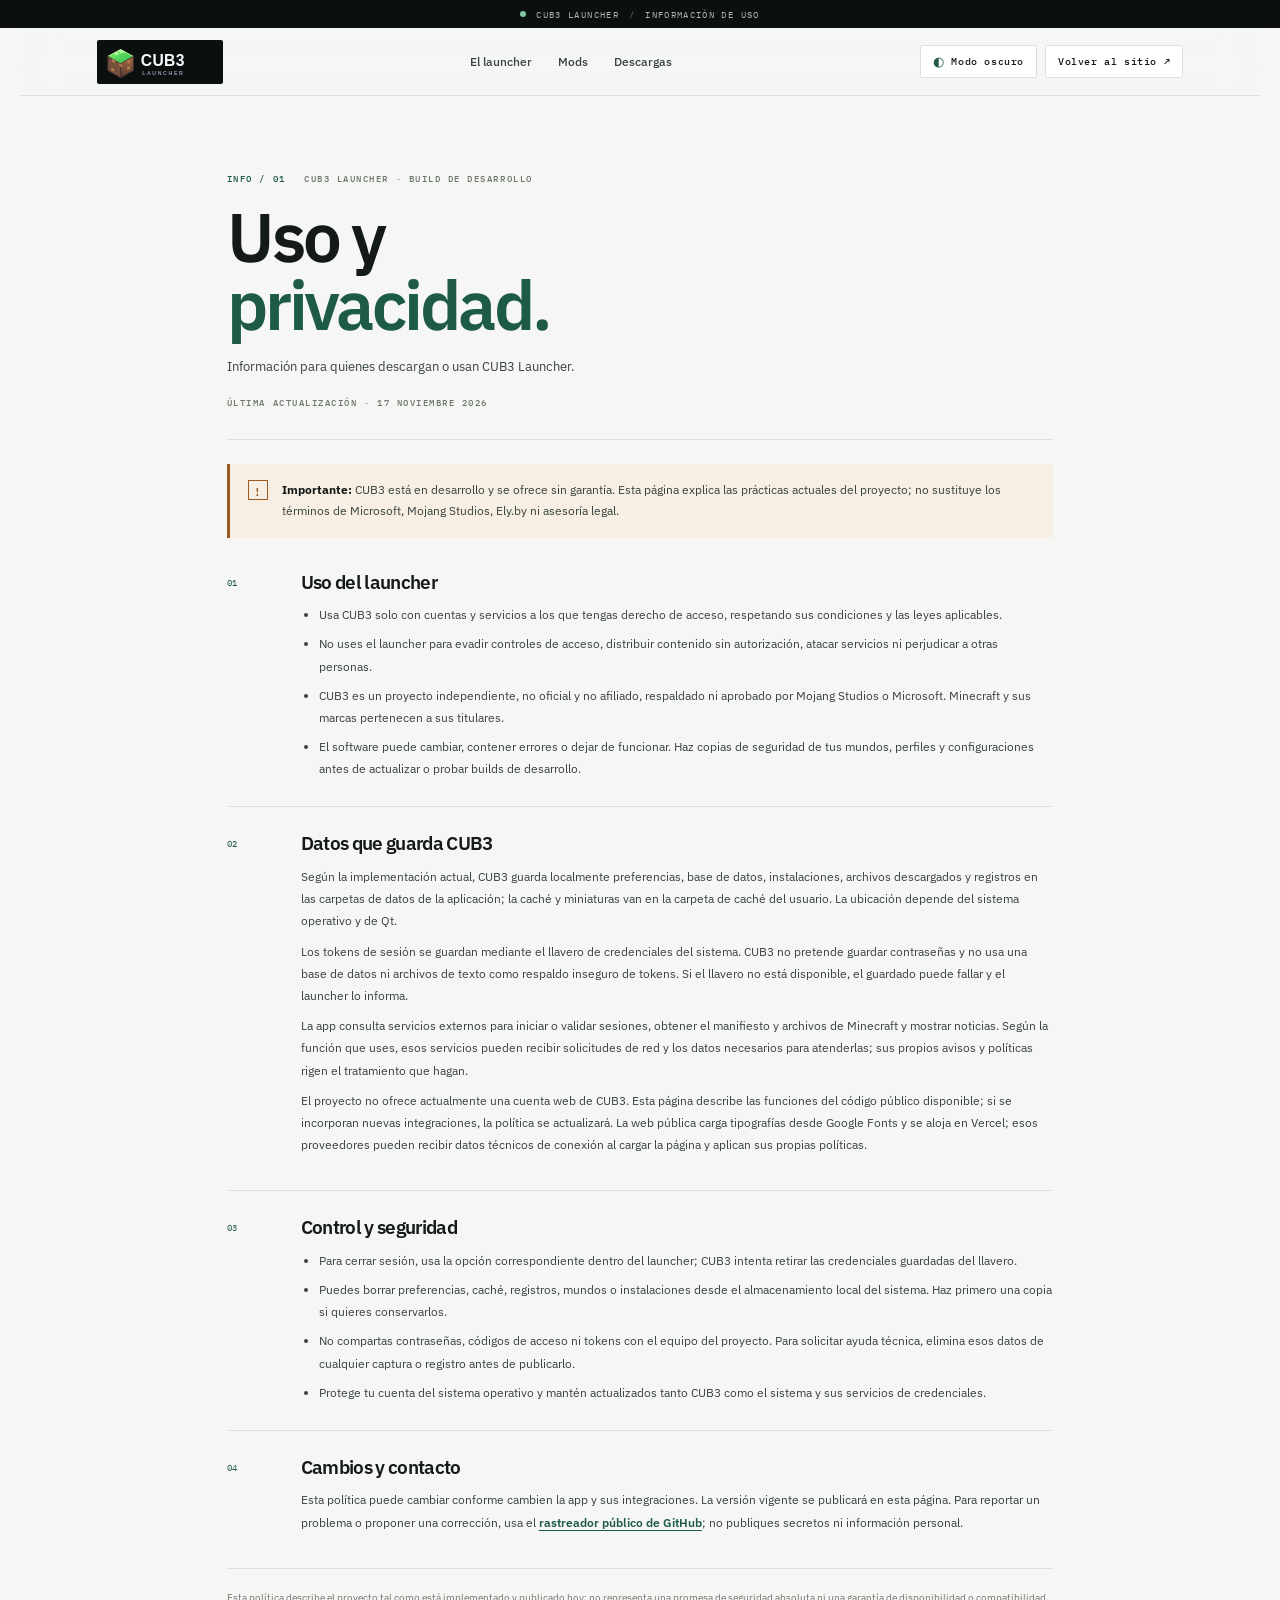
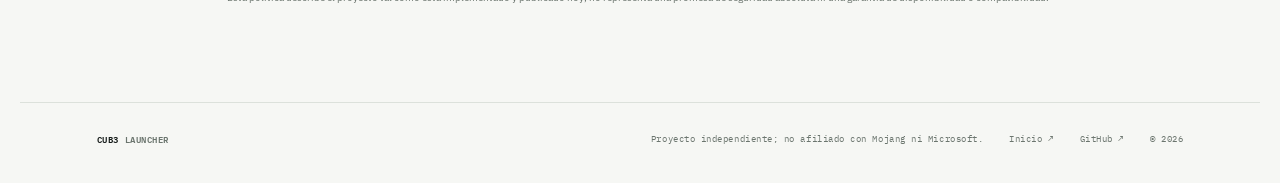
==== commit 6a1723bd: "Rediseñar el sitio con un sistema visual técnico y sobrio" ====
--- a/site/politica.html
+++ b/site/politica.html
@@ -3,7 +3,7 @@
 <head>
   <meta charset="utf-8">
   <meta name="viewport" content="width=device-width, initial-scale=1">
-  <meta name="theme-color" content="#f3f0e8">
+  <meta name="theme-color" content="#f6f7f4">
   <script>
     (() => {
       let theme = null;
@@ -15,13 +15,13 @@
     })();
   </script>
   <meta name="description" content="Política de uso, privacidad y limitaciones de CUB3 Launcher.">
-  <link rel="canonical" href="https://cristop-bot.github.io/cub3-launcher/politica.html">
+  <link rel="canonical" href="https://cub3-launcher.vercel.app/politica">
   <title>Uso y privacidad — CUB3 Launcher</title>
   <link rel="icon" type="image/svg+xml" href="assets/favicon.svg">
   <link rel="preconnect" href="https://fonts.googleapis.com">
   <link rel="preconnect" href="https://fonts.gstatic.com" crossorigin>
-  <link href="https://fonts.googleapis.com/css2?family=DM+Mono:wght@400;500&family=DM+Sans:wght@400;500;600;700;800&family=Newsreader:opsz,wght@6..72,400;6..72,500;6..72,600&display=swap" rel="stylesheet">
-  <link rel="stylesheet" href="styles.css?v=20261120-1">
+  <link href="https://fonts.googleapis.com/css2?family=IBM+Plex+Mono:wght@400;500;600&family=IBM+Plex+Sans:wght@400;500;600;700&display=swap" rel="stylesheet">
+  <link rel="stylesheet" href="styles.css?v=20261120-3">
 </head>
 <body class="policy-page">
   <div class="announcement"><span class="announcement-dot"></span> CUB3 LAUNCHER <span class="announcement-sep">/</span> INFORMACIÓN DE USO</div>
@@ -31,7 +31,7 @@
     <aside class="policy-notice"><span class="notice-mark">!</span><p><strong>Importante:</strong> CUB3 está en desarrollo y se ofrece sin garantía. Esta página explica las prácticas actuales del proyecto; no sustituye los términos de Microsoft, Mojang Studios, Ely.by ni asesoría legal.</p></aside>
     <div class="policy-sections">
       <article><span class="policy-no">01</span><div><h2>Uso del launcher</h2><ul><li>Usa CUB3 solo con cuentas y servicios a los que tengas derecho de acceso, respetando sus condiciones y las leyes aplicables.</li><li>No uses el launcher para evadir controles de acceso, distribuir contenido sin autorización, atacar servicios ni perjudicar a otras personas.</li><li>CUB3 es un proyecto independiente, no oficial y no afiliado, respaldado ni aprobado por Mojang Studios o Microsoft. Minecraft y sus marcas pertenecen a sus titulares.</li><li>El software puede cambiar, contener errores o dejar de funcionar. Haz copias de seguridad de tus mundos, perfiles y configuraciones antes de actualizar o probar builds de desarrollo.</li></ul></div></article>
-      <article><span class="policy-no">02</span><div><h2>Datos que guarda CUB3</h2><p>Según la implementación actual, CUB3 guarda localmente preferencias, base de datos, instalaciones, archivos descargados y registros en las carpetas de datos de la aplicación; la caché y miniaturas van en la carpeta de caché del usuario. La ubicación depende del sistema operativo y de Qt.</p><p>Los tokens de sesión se guardan mediante el llavero de credenciales del sistema. CUB3 no pretende guardar contraseñas y no usa una base de datos ni archivos de texto como respaldo inseguro de tokens. Si el llavero no está disponible, el guardado puede fallar y el launcher lo informa.</p><p>La app consulta servicios externos para iniciar o validar sesiones, obtener el manifiesto y archivos de Minecraft y mostrar noticias. Según la función que uses, esos servicios pueden recibir solicitudes de red y los datos necesarios para atenderlas; sus propios avisos y políticas rigen el tratamiento que hagan.</p><p>El proyecto no ofrece actualmente una cuenta web de CUB3. Esta página describe las funciones del código público disponible; si se incorporan nuevas integraciones, la política se actualizará. La web pública carga tipografías desde Google Fonts y se aloja en GitHub Pages; esos proveedores pueden recibir datos técnicos de conexión al cargar la página y aplican sus propias políticas.</p></div></article>
+      <article><span class="policy-no">02</span><div><h2>Datos que guarda CUB3</h2><p>Según la implementación actual, CUB3 guarda localmente preferencias, base de datos, instalaciones, archivos descargados y registros en las carpetas de datos de la aplicación; la caché y miniaturas van en la carpeta de caché del usuario. La ubicación depende del sistema operativo y de Qt.</p><p>Los tokens de sesión se guardan mediante el llavero de credenciales del sistema. CUB3 no pretende guardar contraseñas y no usa una base de datos ni archivos de texto como respaldo inseguro de tokens. Si el llavero no está disponible, el guardado puede fallar y el launcher lo informa.</p><p>La app consulta servicios externos para iniciar o validar sesiones, obtener el manifiesto y archivos de Minecraft y mostrar noticias. Según la función que uses, esos servicios pueden recibir solicitudes de red y los datos necesarios para atenderlas; sus propios avisos y políticas rigen el tratamiento que hagan.</p><p>El proyecto no ofrece actualmente una cuenta web de CUB3. Esta página describe las funciones del código público disponible; si se incorporan nuevas integraciones, la política se actualizará. La web pública carga tipografías desde Google Fonts y se aloja en Vercel; esos proveedores pueden recibir datos técnicos de conexión al cargar la página y aplican sus propias políticas.</p></div></article>
       <article><span class="policy-no">03</span><div><h2>Control y seguridad</h2><ul><li>Para cerrar sesión, usa la opción correspondiente dentro del launcher; CUB3 intenta retirar las credenciales guardadas del llavero.</li><li>Puedes borrar preferencias, caché, registros, mundos o instalaciones desde el almacenamiento local del sistema. Haz primero una copia si quieres conservarlos.</li><li>No compartas contraseñas, códigos de acceso ni tokens con el equipo del proyecto. Para solicitar ayuda técnica, elimina esos datos de cualquier captura o registro antes de publicarlo.</li><li>Protege tu cuenta del sistema operativo y mantén actualizados tanto CUB3 como el sistema y sus servicios de credenciales.</li></ul></div></article>
       <article><span class="policy-no">04</span><div><h2>Cambios y contacto</h2><p>Esta política puede cambiar conforme cambien la app y sus integraciones. La versión vigente se publicará en esta página. Para reportar un problema o proponer una corrección, usa el <a href="https://github.com/CRISTOP-bot/cub3-launcher/issues">rastreador público de GitHub</a>; no publiques secretos ni información personal.</p></div></article>
     </div>
@@ -52,7 +52,7 @@
         button.setAttribute('aria-label', dark ? 'Cambiar a modo claro' : 'Cambiar a modo oscuro');
         label.textContent = dark ? 'Modo claro' : 'Modo oscuro';
         icon.textContent = dark ? '☼' : '◐';
-        if (meta) meta.setAttribute('content', dark ? '#111a16' : '#f3f0e8');
+        if (meta) meta.setAttribute('content', dark ? '#0d1210' : '#f6f7f4');
       };
       update(document.documentElement.dataset.theme || 'light');
       button.addEventListener('click', () => {
--- a/site/styles.css
+++ b/site/styles.css
@@ -1,77 +1,356 @@
-:root{color-scheme:light;--paper:#f3f0e8;--paper-light:#faf8f2;--ink:#182822;--ink-2:#35483e;--muted:#717a70;--line:#d7d8cb;--forest:#18382d;--forest-dark:#10271f;--lime:#c8ee69;--clay:#df7350;--soft-green:#e3e8d9;--display:"Newsreader",Georgia,serif;--sans:"DM Sans",system-ui,sans-serif;--mono:"DM Mono",monospace}*{box-sizing:border-box}html{scroll-behavior:smooth;scroll-padding-top:26px}body{margin:0;background:var(--paper);color:var(--ink);font-family:var(--sans);-webkit-font-smoothing:antialiased}a{color:inherit;text-decoration:none}a:focus-visible{outline:2px solid var(--clay);outline-offset:4px}.announcement{min-height:32px;display:flex;align-items:center;justify-content:center;gap:9px;background:var(--forest-dark);color:#c6d1c4;font:9px var(--mono);letter-spacing:1.1px}.announcement-dot,.status-led{width:6px;height:6px;border-radius:50%;background:var(--lime);display:inline-block}.announcement-sep{color:#748778;padding:0 6px}.site-header{height:83px;max-width:1440px;padding:0 6.5%;margin:auto;display:flex;align-items:center;justify-content:space-between;border-bottom:1px solid var(--line)}.wordmark{display:flex;align-items:center;gap:10px}.wordmark-icon{width:37px;height:37px;display:grid;place-items:center;border-radius:11px;background:var(--forest);color:var(--paper);font-size:17px;font-weight:800;letter-spacing:-2px}.wordmark-icon span{color:var(--lime)}.wordmark-name{font-size:16px;line-height:1;font-weight:800;letter-spacing:1.8px}.wordmark-name small{display:block;margin-top:5px;font:8px var(--mono);letter-spacing:1.3px;color:var(--muted)}.main-nav{display:flex;align-items:center;gap:34px;color:#47574c;font-size:12px;font-weight:600}.main-nav a{transition:color .2s}.main-nav a:hover{color:var(--clay)}.header-link{font-size:11px;font-weight:700;padding:12px 16px;border:1px solid #bfc4b7;border-radius:4px}.header-link span{margin-left:12px;color:var(--clay)}.hero{max-width:1440px;margin:auto;min-height:610px;display:grid;grid-template-columns:1fr 1fr;position:relative;padding:62px 9% 58px 11%;overflow:hidden}.hero-copy{align-self:center;position:relative;z-index:2;max-width:530px;padding:20px 0 38px}.kicker,.eyebrow{font:10px var(--mono);letter-spacing:1.4px;color:var(--muted)}.kicker{display:flex;gap:16px;align-items:center;margin:0 0 26px}.kicker span{color:var(--clay)}h1,h2,h3,p{margin-top:0}h1{font:500 clamp(62px,7.3vw,108px)/.9 var(--display);letter-spacing:-4.5px;margin:0 0 25px}h1 em,h2 em{font-weight:400;color:#7e9773}h1 em{font-style:italic}.hero-intro{max-width:415px;color:#58655c;font-size:15px;line-height:1.8;margin:0}.hero-actions{display:flex;gap:23px;align-items:center;margin-top:30px}.button{min-height:48px;padding:0 20px;display:inline-flex;align-items:center;justify-content:center;gap:20px;font-size:11px;font-weight:700;letter-spacing:.15px;transition:transform .2s,background .2s}.button:hover{transform:translateY(-2px)}.button-dark{background:var(--forest);color:#f4f1e7}.button-dark span{color:var(--lime);font-size:16px}.button-lime{background:var(--lime);color:var(--forest-dark)}.button-lime span{font-size:16px}.text-link{font-size:11px;font-weight:700;color:var(--ink-2)}.text-link span{color:var(--clay);margin-left:5px}.hero-foot{margin-top:43px;color:#727b70;font:9px var(--mono);letter-spacing:.2px}.status-led{margin-right:7px}.hero-art{position:relative;align-self:center;min-height:475px;padding:18px 6% 37px 4%}.hero-image-wrap{position:absolute;inset:0 9% 30px 3%;overflow:hidden;border-radius:2px 120px 2px 2px;background:#d9e0d0}.hero-image-wrap img{width:100%;height:100%;object-fit:cover;filter:saturate(.78);mix-blend-mode:multiply}.image-grain{position:absolute;inset:0;background:linear-gradient(0deg,rgba(19,45,35,.35),transparent 42%),linear-gradient(120deg,rgba(204,234,141,.16),transparent 50%)}.image-index{position:absolute;bottom:22px;left:24px;color:#fff;font:9px var(--mono);letter-spacing:1px}.hero-stamp{position:absolute;right:1%;top:1%;width:116px;height:116px;padding:16px;background:var(--clay);color:#fff8eb;border-radius:50%;transform:rotate(9deg);display:flex;flex-direction:column;justify-content:space-between;box-shadow:0 12px 28px #7d4b372c}.hero-stamp>span{font:8px var(--mono);letter-spacing:1.5px}.hero-stamp b{font:700 19px/.85 var(--sans);letter-spacing:.5px}.hero-stamp i{position:absolute;right:16px;bottom:14px;font-style:normal;font-size:20px}.hero-caption{position:absolute;bottom:3px;left:4%;right:9%;display:flex;justify-content:space-between;color:#768076;font:8px var(--mono);letter-spacing:1px}.hero-side-note{position:absolute;right:15px;top:45%;writing-mode:vertical-rl;color:#a1a89b;font:8px var(--mono);letter-spacing:2px}.marquee{height:47px;overflow:hidden;background:var(--clay);color:#fff4e5;display:flex;align-items:center;white-space:nowrap}.marquee div{width:100%;display:flex;justify-content:space-around;align-items:center;font:10px var(--mono);letter-spacing:2px}.marquee i{font-style:normal;color:#f1d29c;font-size:15px}.section-shell{max-width:1240px;margin:0 auto;padding-left:55px;padding-right:55px}.intro{padding-top:116px;display:grid;grid-template-columns:150px .75fr 1.25fr;column-gap:40px;align-items:start}.section-index{display:flex;flex-direction:column;gap:9px;padding-top:7px;color:#788074;font:9px var(--mono);letter-spacing:1px}.section-index span:first-child{color:var(--clay);font-size:11px}.intro-body{padding-right:25px}.eyebrow{margin:0 0 16px}.intro h2,.principles h2,.downloads-heading h2,.quickstart h2{font:500 clamp(38px,4.2vw,59px)/.98 var(--display);letter-spacing:-1.7px;margin:0 0 20px}.intro-text{max-width:380px;color:#687269;font-size:13px;line-height:1.85;margin:0}.app-shot{grid-column:3;grid-row:1 / span 2;margin:0;background:#e6e3d9;border:1px solid #cfd2c6;padding:8px;transform:rotate(1deg);box-shadow:14px 17px 0 rgba(26,52,40,.05)}.shot-top{height:32px;display:flex;align-items:center;gap:10px;padding:0 10px;color:#687269;font:8px var(--mono);letter-spacing:1px}.shot-top>span:first-child{display:flex;gap:4px}.shot-top i{width:5px;height:5px;background:#b9b9aa;border-radius:50%}.shot-top b{color:var(--ink);font-size:8px}.shot-label{margin-left:auto;font-size:7px}.app-shot img{width:100%;display:block;border:1px solid #c6cabe}.app-shot figcaption{display:flex;justify-content:space-between;padding:10px 6px 2px;color:#7d8578;font:7px var(--mono);letter-spacing:.7px}.feature-section{padding-top:100px;padding-bottom:115px;display:grid;grid-template-columns:repeat(4,1fr);gap:0}.feature-block{min-height:238px;padding:21px 24px 22px;position:relative;border-top:1px solid var(--line);border-bottom:1px solid var(--line);border-right:1px solid var(--line);transition:background .2s}.feature-block:first-child{border-left:1px solid var(--line)}.feature-block:hover{background:#ebe9dd}.feature-number{font:8px var(--mono);color:#878d80;letter-spacing:.8px}.feature-icon{margin-top:22px;color:var(--clay);font-size:23px}.feature-block h3{font:500 23px/1.1 var(--display);margin:14px 0 8px}.feature-block p{color:#6c756c;font-size:11px;line-height:1.7;margin:0;max-width:230px}.feature-arrow{position:absolute;right:20px;top:19px;color:#a0a493;font-size:13px}.mods-section{background:var(--forest);color:#f2f0e6;position:relative;overflow:hidden}.mods-section:before{content:"";position:absolute;width:430px;height:430px;border:1px solid #ffffff13;border-radius:50%;left:-170px;top:-200px;box-shadow:0 0 0 45px #ffffff08,0 0 0 90px #ffffff05}.mods-inner{position:relative;padding-top:79px;padding-bottom:78px;display:grid;grid-template-columns:130px 1fr .95fr;gap:37px;align-items:center}.section-index-light{color:#a8b7a4}.section-index-light span:first-child{color:var(--lime)}.mods-copy{max-width:410px}.eyebrow-light{color:#acbca7}.mods-copy h2,.closing h2{font:500 clamp(53px,5.3vw,76px)/.88 var(--display);letter-spacing:-2px;margin:0 0 19px}.mods-copy h2 em,.closing h2 em{color:var(--lime);font-style:italic}.mods-copy>p:not(.eyebrow){max-width:400px;color:#d0d9ce;font-size:12px;line-height:1.85}.mods-points{display:grid;gap:11px;margin:24px 0 27px}.mods-points span{font-size:10px;color:#d1dbd0}.mods-points b{display:inline-block;width:32px;color:var(--lime);font:9px var(--mono)}.mods-card{max-width:420px;width:100%;justify-self:end;background:#f1f0e7;color:var(--ink);padding:18px;border-radius:5px;box-shadow:16px 18px 0 #0b2119}.mods-card-head{display:flex;align-items:center;gap:11px;padding-bottom:17px;border-bottom:1px solid #d7dbce}.modrinth-mark{width:34px;height:34px;background:#1bd96a;color:#0a2917;border-radius:9px;display:grid;place-items:center;font-size:21px;font-weight:900}.mods-card-head strong{display:block;font-size:13px}.mod-source{display:block;margin-bottom:3px;color:#7c8678;font:7px var(--mono);letter-spacing:1px}.live-pill{margin-left:auto;border:1px solid #d1d9ca;border-radius:99px;padding:5px 8px;color:#59675c;font:7px var(--mono)}.live-pill i{display:inline-block;width:5px;height:5px;margin-right:4px;border-radius:50%;background:#35aa64}.fake-search{height:39px;margin:15px 0 8px;padding:0 11px;border:1px solid #d5d8cc;display:flex;align-items:center;gap:9px;color:#8a9185;font-size:9px}.fake-search>span{font-size:16px}.fake-search kbd{margin-left:auto;font:8px var(--mono)}.mod-result{min-height:57px;display:flex;align-items:center;gap:10px;border-bottom:1px solid #e0e1d8}.mod-art{height:34px;width:34px;display:grid;place-items:center;border-radius:6px;font-size:17px}.mod-art-one{background:#e8d4bb;color:#a45933}.mod-art-two{background:#d6e4d5;color:#416a47}.mod-art-three{background:#dcd7eb;color:#625487}.mod-info{min-width:0;display:grid;gap:3px}.mod-info strong{font-size:9px}.mod-info span{color:#80877d;font-size:8px}.mod-arrow{margin-left:auto;color:#768474}.mod-disclaimer{margin:12px 0 0;color:#8b9085;font:7px var(--mono)}.mods-note{grid-column:2/4;justify-self:end;margin:0;color:#aebbac;font-size:9px}.principles{padding-top:116px;padding-bottom:110px;display:grid;grid-template-columns:150px .7fr 1.3fr;gap:40px}.principles-heading{max-width:380px}.principles-heading>p:last-child{color:#69736a;font-size:12px;line-height:1.8}.principle-list{border-top:1px solid var(--line)}.principle-list article{display:grid;grid-template-columns:36px 1fr 20px;gap:15px;padding:17px 4px 19px;border-bottom:1px solid var(--line);align-items:start}.principle-no{padding-top:3px;color:var(--clay);font:9px var(--mono)}.principle-list h3{margin:0 0 5px;font:600 12px var(--sans)}.principle-list p{max-width:535px;margin:0;color:#72796f;font-size:10px;line-height:1.75}.principle-mark{color:#9ca393;font-size:12px}.release-band{display:grid;grid-template-columns:90px 1fr auto;gap:27px;align-items:center;padding-top:27px;padding-bottom:27px;margin-bottom:110px;background:#e7e6da;border-top:1px solid #d6d7ca;border-bottom:1px solid #d6d7ca}.release-stamp{width:70px;height:70px;background:var(--clay);color:white;border-radius:50%;display:grid;align-content:center;justify-content:center;text-align:center;font:700 15px/.94 var(--sans);transform:rotate(-8deg)}.release-stamp span{font-size:8px;letter-spacing:1px}.release-band h2{margin:0 0 8px;font:500 27px/1 var(--display)}.release-band h2 em{color:#7c9472}.release-band>div:nth-child(2)>p:last-child{max-width:590px;margin:0;color:#70776c;font-size:10px;line-height:1.7}.release-band .text-link{white-space:nowrap}.downloads-section{background:#e9e7dc;border-top:1px solid #dcddd0;border-bottom:1px solid #dcddd0}.downloads-inner{padding-top:90px;padding-bottom:93px;display:grid;grid-template-columns:150px .65fr 1.35fr;gap:22px 40px}.downloads-heading{grid-column:2;grid-row:1 / span 2}.downloads-heading>p:last-child{max-width:280px;color:#71796e;font-size:11px;line-height:1.8}.download-list{grid-column:3;grid-row:1 / span 2;border-top:1px solid #cfd2c4}.download-row{min-height:87px;display:grid;grid-template-columns:27px 40px 1fr auto auto;align-items:center;gap:12px;padding:13px 10px;border-bottom:1px solid #cfd2c4;transition:background .18s}.download-available:hover{background:#f2f0e7}.download-number{color:#969b8e;font:8px var(--mono)}.os-glyph{width:33px;height:33px;display:grid;place-items:center;background:var(--forest);color:var(--lime);font:500 15px var(--display)}.download-name strong{display:block;font-size:11px}.download-name small{display:block;margin-top:4px;color:#747c71;font-size:9px}.download-state{font:7px var(--mono);letter-spacing:.7px;color:#6e7c6c;white-space:nowrap}.download-state i{display:inline-block;width:6px;height:6px;background:#4e9f5c;border-radius:50%;margin-right:5px}.download-pending .download-state{color:#a25f44}.download-pending .download-state i{background:var(--clay)}.download-disabled{color:#73796e}.download-disabled .os-glyph{background:#c5c8bb;color:#f3f0e8}.download-action{font-size:9px;font-weight:700;white-space:nowrap}.download-action b{margin-left:6px;color:var(--clay);font-size:13px}.download-disabled .download-action{color:#95998e}.install-note{grid-column:2/4;display:flex;justify-content:space-between;align-items:center;gap:25px;padding:17px 18px;background:var(--paper-light);border:1px solid #d8dace}.install-note>div{display:flex;align-items:flex-start;gap:12px}.install-icon{width:20px;height:20px;display:grid;place-items:center;border-radius:50%;background:var(--soft-green);color:var(--forest);font:700 11px var(--display)}.install-note strong{font-size:10px}.install-note p{margin:4px 0 0;color:#737a70;font-size:9px;line-height:1.6}.install-note code{padding:11px 13px;background:#e9e8df;color:#364b3c;font:9px var(--mono);white-space:nowrap}.downloads-footnote{grid-column:2/4;margin:0;color:#7c8177;font-size:9px;line-height:1.7}.quickstart{padding-top:112px;padding-bottom:118px;display:grid;grid-template-columns:150px .65fr 1.35fr;gap:40px}.quickstart-head{max-width:330px}.steps{list-style:none;padding:0;margin:0;border-top:1px solid var(--line)}.steps li{display:grid;grid-template-columns:32px 1fr;gap:14px;padding:14px 0;border-bottom:1px solid var(--line)}.steps li>span{color:var(--clay);font:9px var(--mono);padding-top:2px}.steps strong{font-size:11px}.steps p{margin:4px 0 0;color:#737a70;font-size:9px;line-height:1.65}.closing{position:relative;overflow:hidden;padding:72px 24px 78px;text-align:center;background:var(--forest-dark);color:#f3f1e8}.closing:before,.closing:after{content:"";position:absolute;width:390px;height:390px;border:1px solid #ffffff10;border-radius:50%;top:40px;left:-200px}.closing:after{left:auto;right:-210px;top:-80px;width:500px;height:500px;box-shadow:0 0 0 40px #ffffff07,0 0 0 80px #ffffff04}.closing-mark{width:40px;height:40px;margin:0 auto 17px;display:grid;place-items:center;background:#f3f1e8;color:var(--forest);border-radius:12px;font-weight:800;letter-spacing:-2px}.closing-mark span{color:#77936c}.closing .eyebrow{color:#acbca7}.closing h2{font-size:clamp(45px,5.3vw,70px);margin-bottom:24px}.closing .button{position:relative;z-index:1}.closing-decoration{position:absolute;right:5%;bottom:18px;color:#819285;font:7px var(--mono);letter-spacing:1.4px}.site-footer{min-height:83px;display:flex;align-items:center;justify-content:space-between;gap:20px;padding:18px 6.5%;color:#777e72;font-size:9px}.footer-brand{color:var(--ink);font-weight:800;letter-spacing:1.2px}.footer-brand span{margin-left:6px;color:#83897e;font:7px var(--mono);letter-spacing:.9px}.site-footer p{margin:0}.site-footer>a:not(.footer-brand){font-weight:600}.site-footer>a:not(.footer-brand):hover{color:var(--clay)}@media(max-width:1000px){.hero{padding-left:7%;padding-right:7%}.hero-art{min-height:410px}.section-shell{padding-left:34px;padding-right:34px}.intro,.principles,.downloads-inner,.quickstart{grid-template-columns:105px .8fr 1.2fr;column-gap:24px}.mods-inner{grid-template-columns:92px 1fr 1fr;gap:25px}.main-nav{gap:18px}.site-header{padding-inline:4%}.downloads-inner{gap:20px 25px}.download-row{grid-template-columns:22px 35px 1fr auto;gap:9px}.download-action{grid-column:3/5;justify-self:end}.download-state{grid-column:4;grid-row:1}.download-name{grid-column:3;grid-row:1}.download-row{min-height:85px}.install-note code{font-size:8px}}@media(max-width:700px){.announcement{font-size:7px;letter-spacing:.6px;min-height:30px}.site-header{height:68px;padding:0 19px}.site-header{height:auto;min-height:68px;flex-wrap:wrap;padding-top:9px;padding-bottom:0}.wordmark{margin-bottom:9px}.header-link{font-size:9px;padding:10px 12px;margin-bottom:9px}.main-nav{order:3;display:flex;width:calc(100% + 44px);margin:0 -22px;padding:10px 22px 11px;gap:22px;overflow-x:auto;border-top:1px solid var(--line);font-size:9px;white-space:nowrap}.main-nav a{flex:none}.hero{display:flex;flex-direction:column;padding:45px 23px 35px;min-height:0}.hero-copy{padding:0 0 34px}.kicker{margin-bottom:20px;font-size:8px}h1{font-size:clamp(60px,17vw,86px);letter-spacing:-3px;margin-bottom:18px}.hero-intro{font-size:13px;max-width:390px}.hero-actions{gap:15px;flex-wrap:wrap;margin-top:22px}.button{min-height:44px;padding:0 14px;font-size:10px;gap:12px}.hero-foot{margin-top:23px;font-size:8px}.hero-art{width:100%;min-height:340px;padding:0}.hero-image-wrap{inset:0 10px 27px 0;border-radius:2px 90px 2px 2px}.hero-stamp{width:90px;height:90px;right:0;top:-17px;padding:12px}.hero-stamp b{font-size:15px}.hero-stamp i{right:12px;bottom:9px;font-size:17px}.hero-caption{left:0;right:10px;bottom:0}.hero-side-note{display:none}.marquee{height:37px}.marquee div{min-width:740px;font-size:8px}.section-shell{padding-left:22px;padding-right:22px}.intro{padding-top:73px;display:grid;grid-template-columns:1fr;gap:17px}.section-index{flex-direction:row;gap:11px;font-size:8px}.intro-body{padding:0}.intro h2,.principles h2,.downloads-heading h2,.quickstart h2{font-size:45px}.intro-text{font-size:12px}.app-shot{grid-column:1;grid-row:auto;margin:10px 5px 0;transform:rotate(.5deg)}.shot-label{font-size:6px}.app-shot figcaption{font-size:6px}.feature-section{padding-top:55px;padding-bottom:67px;grid-template-columns:1fr 1fr}.feature-block{min-height:208px;padding:17px 14px}.feature-block:nth-child(3){border-left:1px solid var(--line)}.feature-block:nth-child(n+3){border-top:0}.feature-block h3{font-size:19px}.feature-block p{font-size:10px}.feature-icon{margin-top:17px}.mods-inner{padding-top:57px;padding-bottom:53px;grid-template-columns:1fr;gap:23px}.section-index-light{grid-row:1}.mods-copy{grid-row:2}.mods-copy h2{font-size:62px}.mods-card{grid-row:3;justify-self:center}.mods-note{grid-column:1;justify-self:start;grid-row:4;font-size:8px}.mods-copy>p:not(.eyebrow){font-size:11px}.principles{padding-top:74px;padding-bottom:67px;grid-template-columns:1fr;gap:20px}.principles-heading h2{margin-bottom:14px}.principles-heading>p:last-child{font-size:11px}.principle-list article{grid-template-columns:29px 1fr 15px;gap:9px;padding:14px 0}.principle-list p{font-size:9px}.release-band{grid-template-columns:55px 1fr;gap:14px;padding-top:18px;padding-bottom:18px;margin:0 0 70px}.release-stamp{width:48px;height:48px;font-size:11px}.release-stamp span{font-size:6px}.release-band h2{font-size:22px}.release-band>div:nth-child(2)>p:last-child{font-size:9px}.release-band .text-link{grid-column:2;justify-self:start;font-size:9px}.downloads-inner{padding-top:65px;padding-bottom:67px;grid-template-columns:1fr;gap:16px}.downloads-inner>.section-index{grid-column:1;grid-row:auto}.downloads-heading{grid-column:1;grid-row:auto}.downloads-heading h2{margin-bottom:12px}.downloads-heading>p:last-child{font-size:10px}.download-list{grid-column:1;grid-row:auto}.download-row{grid-template-columns:19px 31px 1fr auto;gap:8px;padding:12px 5px;min-height:75px}.os-glyph{width:28px;height:28px}.download-name strong{font-size:9px}.download-name small{font-size:7px}.download-state{font-size:6px;letter-spacing:0}.download-action{font-size:8px}.install-note{grid-column:1;flex-direction:column;align-items:stretch;gap:13px;padding:13px}.install-note code{white-space:normal;font-size:8px}.downloads-footnote{grid-column:1;font-size:8px}.quickstart{padding-top:70px;padding-bottom:72px;grid-template-columns:1fr;gap:17px}.quickstart-head h2{margin-bottom:0}.steps li{padding:12px 0}.steps strong{font-size:10px}.steps p{font-size:8px}.closing{padding:58px 18px 68px}.closing h2{font-size:51px}.site-footer{padding:22px;display:grid;grid-template-columns:1fr 1fr;gap:13px}.site-footer p{grid-column:1/-1;grid-row:2}.site-footer>a:not(.footer-brand){justify-self:start}.site-footer>span:last-child{justify-self:end}.footer-brand{font-size:11px}}@media(prefers-reduced-motion:reduce){*,*::before,*::after{scroll-behavior:auto!important;transition-duration:.01ms!important;animation-duration:.01ms!important;animation-iteration-count:1!important}}
-.policy-main{max-width:1040px;margin:0 auto;padding:75px 55px 90px}.policy-hero{padding:10px 0 38px;border-bottom:1px solid var(--line)}.policy-hero h1{font-size:clamp(58px,8vw,96px);margin:0 0 16px}.policy-hero>p:not(.kicker){color:#657166;font-size:14px}.policy-date{font:8px var(--mono);letter-spacing:1px;color:#858b80}.policy-notice{display:flex;gap:14px;align-items:flex-start;margin:25px 0;padding:17px 19px;border:1px solid #dfc2a5;background:#f5e9dc;color:#66594c}.notice-mark{width:22px;height:22px;flex:none;display:grid;place-items:center;background:#e1c5a8;color:#6d4f3d;border-radius:50%;font:700 12px var(--display)}.policy-notice p{margin:0;font-size:11px;line-height:1.75}.policy-notice strong{color:#5e4839}.policy-sections{border-top:1px solid var(--line)}.policy-sections article{display:grid;grid-template-columns:58px 1fr;gap:20px;padding:26px 0;border-bottom:1px solid var(--line)}.policy-no{font:10px var(--mono);color:var(--clay);padding-top:6px}.policy-sections h2{font:500 29px var(--display);margin:0 0 15px}.policy-sections p,.policy-sections li{color:#657066;font-size:11px;line-height:1.85}.policy-sections p{margin:8px 0}.policy-sections ul{padding-left:18px;margin:0}.policy-sections li+li{margin-top:7px}.policy-sections a{color:#58734f;font-weight:700}.policy-footnote{margin:22px 0 0;color:#7c8177;font-size:9px;line-height:1.7}@media(max-width:700px){.policy-main{padding:48px 23px 60px}.policy-hero h1{font-size:64px}.policy-sections article{grid-template-columns:31px 1fr;gap:8px;padding:20px 0}.policy-sections h2{font-size:24px}.policy-sections p,.policy-sections li{font-size:10px}.policy-notice{padding:13px}.policy-notice p{font-size:10px}}
-
-.anchor-target{position:absolute}.change-history{padding-top:0;padding-bottom:80px;display:grid;grid-template-columns:150px 1fr;gap:40px}.change-history-content{max-width:830px}.change-history h2{font:500 clamp(36px,4vw,54px)/1 var(--display);letter-spacing:-1px;margin:0 0 15px}.change-history-content>p:not(.eyebrow){color:#69736a;font-size:11px;line-height:1.8}.change-details{margin-top:18px;border-top:1px solid var(--line);border-bottom:1px solid var(--line)}.change-details summary{list-style:none;cursor:pointer;display:flex;justify-content:space-between;align-items:center;padding:18px 0;font-size:11px;font-weight:700}.change-details summary::-webkit-details-marker{display:none}.change-details summary span{font-size:18px;color:var(--clay)}.change-details summary:focus-visible{outline:2px solid var(--clay);outline-offset:4px}.fixes-list{display:grid;grid-template-columns:1fr 1fr;gap:10px;padding-bottom:16px}.fix-row{display:grid;grid-template-columns:25px 1fr;gap:10px;padding:14px;background:#eae9df;border:1px solid var(--line)}.fix-number{font:9px var(--mono);color:var(--clay);padding-top:2px}.fix-row h3{font-size:11px;margin:0 0 8px}.fix-row p{font-size:9px;line-height:1.7;color:#6a746a;margin:5px 0}.fix-row p b{color:var(--ink)}.change-note{font-size:9px!important;color:#7c8177!important}@media(max-width:1000px){.change-history{grid-template-columns:105px 1fr;gap:24px}}@media(max-width:700px){.change-history{grid-template-columns:1fr;gap:18px;padding-bottom:55px}.fixes-list{grid-template-columns:1fr}.change-history h2{font-size:40px}}
-
-.identity-history{display:grid;grid-template-columns:150px 1fr;gap:40px;padding-top:0;padding-bottom:90px}.identity-history h2{font:500 clamp(36px,4vw,54px)/1 var(--display);letter-spacing:-1px;margin:0 0 12px}.identity-history>div>p:not(.eyebrow){color:#69736a;font-size:11px}.identity-choices{display:grid;grid-template-columns:repeat(3,1fr);gap:10px;margin-top:25px}.identity-choices figure{margin:0;background:var(--forest-dark);padding:28px 18px 15px;min-height:125px;display:grid;align-content:space-between;gap:20px}.identity-choices img{max-width:100%;width:160px;height:38px;object-fit:contain}.identity-choices figcaption{color:#b2c3af;font:8px var(--mono);letter-spacing:1px}@media(max-width:1000px){.identity-history{grid-template-columns:105px 1fr;gap:24px}}@media(max-width:700px){.identity-history{grid-template-columns:1fr;gap:18px;padding-bottom:65px}.identity-choices{grid-template-columns:1fr}.identity-choices figure{min-height:95px;padding:18px}.identity-history h2{font-size:40px}}
-
-
-/* Project and platform marks. The SVG keeps the original colors on dark backgrounds. */
-.brand-logo{display:block;width:136px;height:44px;object-fit:contain;filter:drop-shadow(0 1px 1px rgba(20,40,29,.12))}.site-header .wordmark{padding:3px 10px 3px 3px;border-radius:6px;background:var(--forest-dark)}.os-glyph{background:transparent;overflow:hidden}.os-glyph img{display:block;width:100%;height:100%;object-fit:contain}.download-disabled .os-glyph{background:transparent;opacity:.62}.closing-logo{display:block;width:174px;height:56px;object-fit:contain;margin:0 auto 17px}.hero-image-wrap img{display:block;position:absolute;inset:0;width:100%;height:100%;object-fit:cover;mix-blend-mode:normal}.download-name{min-width:0}.download-name small{overflow-wrap:anywhere}.change-details[open] summary span{transform:rotate(45deg)}
-@media(max-width:700px){.site-header .wordmark{margin-bottom:9px}.brand-logo{width:112px;height:36px}.main-nav{width:calc(100% + 38px);margin-left:-19px;margin-right:-19px;padding-left:19px;padding-right:19px}.download-row{grid-template-columns:19px 31px minmax(0,1fr) auto}.download-name small{font-size:9px}.download-state{font-size:8px}}
-@media(max-width:360px){.announcement{font-size:6px;letter-spacing:.2px}.download-row{grid-template-columns:19px 31px minmax(0,1fr);gap:8px}.download-state{grid-column:3;grid-row:2;justify-self:start}.download-action{grid-column:3;grid-row:3;justify-self:start}.closing h2{font-size:clamp(38px,14vw,51px)}}
-
-/* Glass surfaces, motion and persistent light/dark theme. */
-:root{--glass:rgba(250,248,242,.76);--glass-strong:rgba(250,248,242,.9);--glass-border:rgba(108,127,105,.22);--card-bg:rgba(250,248,242,.56);--well-bg:rgba(226,228,216,.68);--raised-bg:rgba(233,231,220,.82);--text-muted:#687269;--edge-shadow:rgba(19,44,32,.08);--header-ink:#182822}
-:root[data-theme="dark"]{color-scheme:dark;--paper:#111a16;--paper-light:#19251f;--ink:#edf1e7;--ink-2:#d4dfd1;--muted:#a7b3a5;--line:#34453b;--forest:#18382d;--forest-dark:#09130f;--lime:#c8ee69;--clay:#e58b69;--soft-green:#263a2d;--glass:rgba(18,29,23,.76);--glass-strong:rgba(22,35,28,.94);--glass-border:rgba(197,224,185,.2);--card-bg:rgba(27,42,33,.7);--well-bg:rgba(20,33,26,.8);--raised-bg:rgba(25,39,31,.9);--text-muted:#bac5b6;--edge-shadow:rgba(0,0,0,.26);--header-ink:#eef3e8}
-:root[data-theme="dark"] body{background:var(--paper);color:var(--ink)}
-:root[data-theme="dark"] .hero-intro,:root[data-theme="dark"] .intro-text,:root[data-theme="dark"] .principles-heading>p:last-child,:root[data-theme="dark"] .downloads-heading>p:last-child,:root[data-theme="dark"] .steps p,:root[data-theme="dark"] .change-history-content>p:not(.eyebrow),:root[data-theme="dark"] .identity-history>div>p:not(.eyebrow){color:var(--text-muted)}
-:root[data-theme="dark"] h1 em,:root[data-theme="dark"] h2 em,:root[data-theme="dark"] .release-band h2 em{color:#aec69f}
-:root[data-theme="dark"] .site-header{background:var(--glass);border-color:var(--glass-border);backdrop-filter:blur(18px) saturate(145%);-webkit-backdrop-filter:blur(18px) saturate(145%)}
-:root[data-theme="dark"] .header-link{border-color:var(--glass-border);background:rgba(255,255,255,.035);color:var(--ink)}
-:root[data-theme="dark"] .main-nav{color:#d3dfd1}
-:root[data-theme="dark"] .feature-block{background:var(--card-bg);border-color:var(--glass-border);backdrop-filter:blur(12px);-webkit-backdrop-filter:blur(12px)}
-:root[data-theme="dark"] .feature-block:hover{background:rgba(54,74,57,.72)}
-:root[data-theme="dark"] .feature-block p,:root[data-theme="dark"] .feature-number,:root[data-theme="dark"] .feature-arrow{color:#bdc8b8}
-:root[data-theme="dark"] .app-shot{background:var(--well-bg);border-color:var(--glass-border);box-shadow:14px 17px 0 var(--edge-shadow)}
-:root[data-theme="dark"] .shot-top,:root[data-theme="dark"] .shot-label,:root[data-theme="dark"] .app-shot figcaption{color:#c1cbbb}
-:root[data-theme="dark"] .shot-top b{color:var(--ink)}
-:root[data-theme="dark"] .app-shot img{border-color:var(--glass-border)}
-:root[data-theme="dark"] .mods-card{background:var(--glass-strong);color:var(--ink);border:1px solid var(--glass-border);backdrop-filter:blur(18px) saturate(145%);-webkit-backdrop-filter:blur(18px) saturate(145%);box-shadow:16px 18px 0 rgba(0,0,0,.2)}
-:root[data-theme="dark"] .mods-card-head,:root[data-theme="dark"] .mod-result{border-color:var(--glass-border)}
-:root[data-theme="dark"] .mod-source,:root[data-theme="dark"] .mod-info span,:root[data-theme="dark"] .mod-disclaimer,:root[data-theme="dark"] .fake-search{color:#b4c0b0}
-:root[data-theme="dark"] .fake-search{border-color:var(--glass-border);background:rgba(255,255,255,.025)}
-:root[data-theme="dark"] .mod-info strong{color:#eff3e9}
-:root[data-theme="dark"] .principle-list,:root[data-theme="dark"] .principle-list article{border-color:var(--line)}
-:root[data-theme="dark"] .principle-list p,:root[data-theme="dark"] .principle-mark{color:#bbc7b8}
-:root[data-theme="dark"] .release-band,:root[data-theme="dark"] .downloads-section{background:var(--raised-bg);border-color:var(--line)}
-:root[data-theme="dark"] .release-band>div:nth-child(2)>p:last-child,:root[data-theme="dark"] .downloads-footnote{color:#b5c0b2}
-:root[data-theme="dark"] .download-list,:root[data-theme="dark"] .download-row{border-color:var(--line)}
-:root[data-theme="dark"] .download-row{background:var(--card-bg);backdrop-filter:blur(10px);-webkit-backdrop-filter:blur(10px)}
-:root[data-theme="dark"] .download-available:hover{background:rgba(48,69,52,.82)}
-:root[data-theme="dark"] .download-name small,:root[data-theme="dark"] .download-number,:root[data-theme="dark"] .download-disabled{color:#bbc5b7}
-:root[data-theme="dark"] .download-disabled .os-glyph{opacity:.48}
-:root[data-theme="dark"] .install-note{background:var(--glass);border-color:var(--glass-border);backdrop-filter:blur(16px);-webkit-backdrop-filter:blur(16px)}
-:root[data-theme="dark"] .install-note p,:root[data-theme="dark"] .download-disabled .download-action{color:#c0cbbb}
-:root[data-theme="dark"] .install-note code{background:rgba(255,255,255,.08);color:#deead5}
-:root[data-theme="dark"] .steps,:root[data-theme="dark"] .steps li{border-color:var(--line)}
-:root[data-theme="dark"] .identity-choices figure{background:rgba(9,19,15,.85);border:1px solid var(--glass-border)}
-:root[data-theme="dark"] .site-footer{color:#b0bcae}
-:root[data-theme="dark"] .footer-brand{color:#f1f4ec}
-:root[data-theme="dark"] .footer-brand span{color:#b0bcae}
-:root[data-theme="dark"] .policy-notice{background:rgba(87,58,39,.35);border-color:rgba(229,139,105,.42);color:#e7d3c2}
-:root[data-theme="dark"] .policy-notice strong,:root[data-theme="dark"] .policy-sections p,:root[data-theme="dark"] .policy-sections li,:root[data-theme="dark"] .policy-footnote,:root[data-theme="dark"] .policy-hero>p:not(.kicker){color:#c3cec0}
-:root[data-theme="dark"] .policy-date{color:#a9b7a7}
-:root[data-theme="dark"] .policy-sections,:root[data-theme="dark"] .policy-sections article,:root[data-theme="dark"] .policy-hero{border-color:var(--line)}
-:root[data-theme="dark"] .policy-sections a{color:#c6e1aa}
-.header-actions{display:flex;align-items:center;gap:10px}.theme-toggle{min-height:38px;padding:0 12px;display:inline-flex;align-items:center;gap:8px;border:1px solid var(--glass-border);border-radius:4px;background:var(--glass);color:var(--ink);font:600 10px var(--sans);cursor:pointer;transition:background .2s,transform .2s,border-color .2s;backdrop-filter:blur(12px);-webkit-backdrop-filter:blur(12px)}.theme-toggle:hover{transform:translateY(-1px);background:var(--card-bg)}.theme-toggle:focus-visible{outline:2px solid var(--clay);outline-offset:3px}.theme-icon{font-size:16px;line-height:1;color:var(--clay)}
-@keyframes rise-in{from{opacity:0;transform:translateY(18px)}to{opacity:1;transform:translateY(0)}}
-@keyframes drift{0%,100%{transform:rotate(9deg) translateY(0)}50%{transform:rotate(6deg) translateY(-7px)}}
-@keyframes landscape-breathe{0%,100%{transform:scale(1)}50%{transform:scale(1.025)}}
-@keyframes marquee-drift{from{transform:translateX(0)}to{transform:translateX(-50%)}}
-.hero-copy{animation:rise-in .75s cubic-bezier(.2,.7,.2,1) both}.hero-art{animation:rise-in .95s .12s cubic-bezier(.2,.7,.2,1) both}.hero-stamp{animation:drift 6s ease-in-out infinite}.hero-image-wrap img{animation:landscape-breathe 24s ease-in-out infinite}.feature-block{animation:rise-in .55s both}.feature-block:nth-child(2){animation-delay:.07s}.feature-block:nth-child(3){animation-delay:.14s}.feature-block:nth-child(4){animation-delay:.21s}.mods-card,.app-shot,.install-note{box-shadow:0 18px 50px var(--edge-shadow);transition:transform .3s,box-shadow .3s,background .3s}.mods-card:hover,.app-shot:hover{transform:translateY(-4px) rotate(0);box-shadow:0 24px 60px var(--edge-shadow)}.marquee div{width:max-content;min-width:200%;justify-content:flex-start;gap:42px;animation:marquee-drift 38s linear infinite}.marquee:hover div{animation-play-state:paused}
-@media(max-width:1000px){.header-actions{gap:7px}.theme-toggle{padding:0 9px}.theme-label{display:none}.theme-toggle{width:39px;justify-content:center}}
-@media(max-width:700px){.header-actions{gap:7px}.theme-toggle{width:35px;min-height:35px}.header-link{margin-bottom:9px}.main-nav{color:#47574c} :root[data-theme="dark"] .main-nav{color:#d3dfd1}.marquee div{gap:25px}}
+/* CUB3 — restrained technical design system. Light and dark share one grid. */
+:root{
+  color-scheme:light;
+  --bg:#f6f7f4;
+  --surface:#ffffff;
+  --surface-2:#eef0ec;
+  --ink:#141a18;
+  --ink-2:#38433d;
+  --muted:#6b756e;
+  --line:#dce1db;
+  --accent:#1d5b46;
+  --accent-2:#144434;
+  --accent-soft:#e8f0ea;
+  --warn:#9a5b24;
+  --warn-soft:#f7eee4;
+  --button-bg:#1d5b46;
+  --button-fg:#ffffff;
+  --panel:#144434;
+  --panel-ink:#f1f6f0;
+  --shadow:0 10px 30px rgba(18,32,25,.07);
+  --sans:"IBM Plex Sans",system-ui,-apple-system,sans-serif;
+  --mono:"IBM Plex Mono",ui-monospace,SFMono-Regular,monospace
+}
+:root[data-theme="dark"]{
+  color-scheme:dark;
+  --bg:#0d1210;
+  --surface:#151b18;
+  --surface-2:#1a211d;
+  --ink:#eef2ec;
+  --ink-2:#cdd6cd;
+  --muted:#99a69c;
+  --line:#2b352f;
+  --accent:#7fc9a8;
+  --accent-2:#a5e0c2;
+  --accent-soft:#172a21;
+  --warn:#d8a26a;
+  --warn-soft:#2a2118;
+  --button-bg:#a5e0c2;
+  --button-fg:#0d1210;
+  --panel:#0a1712;
+  --panel-ink:#e7f1e9;
+  --shadow:0 10px 30px rgba(0,0,0,.3)
+}
+*,*::before,*::after{box-sizing:border-box}
+html{scroll-behavior:smooth;scroll-padding-top:96px}
+body{margin:0;background:var(--bg);color:var(--ink-2);font:400 15px/1.65 var(--sans);-webkit-font-smoothing:antialiased}
+h1,h2,h3{color:var(--ink);margin:0}
+h1{font-size:clamp(40px,5.4vw,72px);font-weight:600;line-height:.99;letter-spacing:-.045em}
+h2{font-size:clamp(27px,3.3vw,44px);font-weight:600;line-height:1.08;letter-spacing:-.035em}
+h3{font-size:15px;font-weight:600;line-height:1.4;letter-spacing:-.01em}
+p{margin:0}
+em{font-style:normal;color:var(--accent)}
+a{color:inherit;text-decoration:none}
+a:focus-visible,button:focus-visible,summary:focus-visible{outline:2px solid var(--accent);outline-offset:4px}
+img{max-width:100%}
+code{font-family:var(--mono)}
+.section-shell{max-width:1240px;margin:0 auto;padding:0 6%}
+.eyebrow,.kicker,.section-index,.policy-date{font:500 9px/1.5 var(--mono);letter-spacing:.17em;text-transform:uppercase;color:var(--muted)}
+.kicker span{color:var(--accent);margin-right:12px}
+.section-index{display:flex;gap:10px;padding-top:5px}
+.section-index span:first-child{color:var(--accent)}
+.status-led{display:inline-block;width:7px;height:7px;border-radius:50%;background:var(--accent);flex:none}
+
+/* Header */
+.announcement{min-height:28px;display:flex;align-items:center;justify-content:center;gap:10px;background:#0b100e;color:#a9b8ae;font:9px/1 var(--mono);letter-spacing:.15em;text-align:center;padding:0 16px}
+.announcement-dot{width:6px;height:6px;border-radius:50%;background:#7fc9a8;flex:none}
+.announcement-sep{color:#5d7165}
+.site-header{position:sticky;top:0;z-index:50;height:68px;max-width:1240px;margin:0 auto;padding:0 6%;display:flex;align-items:center;justify-content:space-between;gap:24px;border-bottom:1px solid var(--line);background:rgba(246,247,244,.9);backdrop-filter:blur(18px) saturate(140%);-webkit-backdrop-filter:blur(18px) saturate(140%)}
+:root[data-theme="dark"] .site-header{background:rgba(13,18,16,.9);border-color:var(--line)}
+.wordmark{display:flex;align-items:center;flex:none;padding:4px 10px 4px 4px;background:#0b100e;border-radius:2px}
+.brand-logo{display:block;width:112px;height:36px;object-fit:contain}
+.main-nav{display:flex;align-items:center;gap:26px;font-size:12px;font-weight:500;color:var(--ink-2)}
+.main-nav a{white-space:nowrap;transition:color .18s}
+.main-nav a:hover{color:var(--accent)}
+.header-actions{display:flex;align-items:center;gap:8px;flex:none}
+.header-link,.theme-toggle{font:500 10px var(--mono);letter-spacing:.06em;padding:9px 12px;border:1px solid var(--line);border-radius:2px;background:var(--surface);color:var(--ink);transition:border-color .18s,background .18s}
+.header-link:hover,.theme-toggle:hover{border-color:var(--accent);background:var(--accent-soft)}
+.theme-toggle{display:inline-flex;align-items:center;gap:7px;cursor:pointer}
+.theme-icon{font-size:13px;color:var(--accent);line-height:1}
+
+/* Hero */
+.hero{max-width:1240px;margin:0 auto;padding:78px 6% 66px;display:grid;grid-template-columns:1.05fr .95fr;gap:6%;align-items:center;border-bottom:1px solid var(--line)}
+.hero h1{margin:22px 0 20px}
+.hero-intro{max-width:540px;color:var(--ink-2);font-size:14.5px;line-height:1.8}
+.hero-actions{display:flex;align-items:center;flex-wrap:wrap;gap:24px;margin-top:30px}
+.button{display:inline-flex;align-items:center;gap:14px;padding:13px 18px;border:1px solid var(--line);border-radius:2px;font-size:12px;font-weight:600;transition:transform .18s,background .18s,border-color .18s}
+.button:hover{transform:translateY(-1px);border-color:var(--accent)}
+.button-dark{background:var(--button-bg);border-color:var(--button-bg);color:var(--button-fg)}
+.button-dark:hover{background:var(--accent);border-color:var(--accent)}
+.text-link{font-size:12px;font-weight:600;color:var(--ink);border-bottom:1px solid var(--line);padding-bottom:3px;transition:color .18s,border-color .18s}
+.text-link:hover{color:var(--accent);border-color:var(--accent)}
+.hero-foot{display:flex;align-items:center;gap:9px;margin-top:34px;font:9px var(--mono);letter-spacing:.12em;text-transform:uppercase;color:var(--muted)}
+.hero-art{position:relative;animation:rise-in .7s .08s cubic-bezier(.2,.7,.2,1) both}
+.hero-art::after{content:"";position:absolute;top:-8px;right:-8px;width:9px;height:9px;background:var(--accent);animation:drift 9s ease-in-out infinite}
+.hero-image-wrap{position:relative;margin:0;aspect-ratio:16/10;overflow:hidden;background:var(--surface-2);border:1px solid var(--line)}
+.hero-image-wrap img{position:absolute;inset:0;width:100%;height:100%;object-fit:cover;display:block}
+.hero-caption{position:absolute;z-index:2;left:0;right:0;bottom:0;display:flex;justify-content:space-between;gap:12px;padding:26px 14px 12px;background:linear-gradient(transparent,rgba(7,12,9,.78));color:#f2f5ef;font:9px var(--mono);letter-spacing:.12em}
+.spec-strip{max-width:1240px;margin:0 auto;padding:0 6%;display:grid;grid-template-columns:repeat(4,1fr);border-bottom:1px solid var(--line)}
+.spec-strip span{padding:17px 4px;text-align:center;font:9px var(--mono);letter-spacing:.2em;color:var(--muted);border-right:1px solid var(--line)}
+.spec-strip span:last-child{border-right:0}
+
+/* Launcher overview */
+.intro{display:grid;grid-template-columns:150px minmax(0,1fr);gap:40px;padding-top:64px;padding-bottom:40px}
+.intro .eyebrow{margin-bottom:16px}
+.intro h2{margin-bottom:16px}
+.intro-text{max-width:660px;color:var(--ink-2);font-size:13px;line-height:1.85}
+.app-shot{grid-column:2;margin:34px 0 0;background:var(--surface);border:1px solid var(--line)}
+.shot-top{display:flex;align-items:center;gap:6px;padding:11px 14px;border-bottom:1px solid var(--line);font:9px var(--mono);color:var(--muted)}
+.shot-top span:first-child{display:flex;gap:5px;margin-right:14px}
+.shot-top i{width:7px;height:7px;border:1px solid var(--line);border-radius:50%;display:block}
+.shot-top b{font-weight:500;letter-spacing:.12em;color:var(--ink)}
+.shot-label{margin-left:auto;letter-spacing:.08em}
+.app-shot img{display:block;width:100%;height:auto}
+.app-shot figcaption{display:flex;justify-content:space-between;gap:12px;padding:10px 14px;border-top:1px solid var(--line);font:9px var(--mono);letter-spacing:.1em;color:var(--muted)}
+
+/* Feature grid */
+.feature-section{display:grid;grid-template-columns:repeat(2,minmax(0,1fr));margin:0 0 80px;border:1px solid var(--line);border-right:0;border-bottom:0}
+.feature-block{position:relative;min-height:168px;padding:24px 96px 26px 26px;border-right:1px solid var(--line);border-bottom:1px solid var(--line);background:var(--surface)}
+.feature-featured{background:var(--accent-soft)}
+.feature-number{font:9px var(--mono);letter-spacing:.12em;color:var(--accent)}
+.feature-icon{display:none}
+.feature-block h3{margin:24px 0 9px;font-size:16px}
+.feature-block p{color:var(--muted);font-size:12px;line-height:1.75}
+.feature-arrow{position:absolute;right:22px;bottom:20px;font-size:13px;color:var(--accent)}
+
+/* Native edition */
+.native-edition{display:grid;grid-template-columns:150px minmax(0,1fr);gap:40px;padding-top:0;padding-bottom:86px}
+.native-edition-content{max-width:790px;padding:28px 30px;background:var(--surface);border:1px solid var(--line);border-left:3px solid var(--accent)}
+.native-edition h2{margin:14px 0 16px}
+.native-edition-content>p:not(.eyebrow){max-width:640px;color:var(--ink-2);font-size:12.5px;line-height:1.85;margin-bottom:14px}
+.native-status{display:flex;align-items:center;flex-wrap:wrap;gap:10px;margin:22px 0 14px;color:var(--accent);font:9px var(--mono);letter-spacing:.12em}
+.native-status .status-led{background:var(--warn);margin:0}
+.native-status span:last-child{color:var(--muted);letter-spacing:0}
+.native-disclaimer{padding-top:12px;border-top:1px solid var(--line);color:var(--muted)!important;font-size:10px!important;line-height:1.7}
+
+/* Mods: one deliberate dark panel */
+.mods-section{background:var(--panel);color:var(--panel-ink);padding:72px 0 78px}
+.mods-inner{display:grid;grid-template-columns:150px minmax(0,1fr) minmax(0,1fr);gap:38px;align-items:start}
+.section-index-light{color:rgba(241,246,240,.6)}
+.eyebrow-light{color:rgba(241,246,240,.6)}
+.mods-copy h2{margin:14px 0 18px;color:var(--panel-ink)}
+.mods-copy p:not(.eyebrow){color:rgba(241,246,240,.78);font-size:12.5px;line-height:1.85}
+.mods-points{display:grid;gap:8px;margin:24px 0 28px;font:10px var(--mono);letter-spacing:.04em;color:rgba(241,246,240,.78)}
+.mods-points b{color:#a5e0c2;margin-right:10px}
+.button-lime{background:#a5e0c2;border-color:#a5e0c2;color:#0d1210}
+.button-lime:hover{background:#c2edcf;border-color:#c2edcf}
+.mods-card{padding:22px;border:1px solid rgba(241,246,240,.2);background:rgba(255,255,255,.04)}
+.mods-card-head{display:flex;align-items:center;gap:12px;padding-bottom:18px;border-bottom:1px solid rgba(241,246,240,.18)}
+.modrinth-mark{width:30px;height:30px;display:grid;place-items:center;border:1px solid rgba(241,246,240,.35);font:600 13px var(--mono)}
+.mods-card-head>div{display:grid;gap:2px}
+.mods-card-head strong{font-size:13px;font-weight:600;color:var(--panel-ink)}
+.mod-source{font:8px var(--mono);letter-spacing:.14em;color:rgba(241,246,240,.55)}
+.live-pill{margin-left:auto;font:9px var(--mono);color:#a5e0c2}
+.live-pill i{display:inline-block;width:6px;height:6px;border-radius:50%;background:#a5e0c2;margin-right:6px}
+.fake-search{display:flex;align-items:center;gap:10px;margin:16px 0;padding:11px 12px;border:1px solid rgba(241,246,240,.22);font:10px var(--mono);color:rgba(241,246,240,.6)}
+.fake-search kbd{margin-left:auto;border:1px solid rgba(241,246,240,.22);padding:1px 5px;font:inherit}
+.mod-result{display:flex;align-items:center;gap:12px;padding:13px 0;border-top:1px solid rgba(241,246,240,.16)}
+.mod-art{width:32px;height:32px;flex:none;display:grid;place-items:center;background:rgba(165,224,194,.14);color:#a5e0c2;font-size:13px}
+.mod-art-two{background:rgba(165,224,194,.08)}
+.mod-art-three{background:rgba(165,224,194,.05)}
+.mod-info{display:grid;gap:3px;min-width:0}
+.mod-info strong{font-size:11px;font-weight:600;color:var(--panel-ink)}
+.mod-info span{font:9px var(--mono);color:rgba(241,246,240,.55)}
+.mod-arrow{margin-left:auto;color:#a5e0c2;font-size:12px}
+.mod-disclaimer{margin-top:12px;font:9px var(--mono);color:rgba(241,246,240,.5);line-height:1.6}
+.mods-note{grid-column:2/-1;margin-top:6px;font:9px var(--mono);color:rgba(241,246,240,.55)}
+
+/* Principles */
+.principles{display:grid;grid-template-columns:150px minmax(0,1fr);gap:40px;padding-top:70px;padding-bottom:76px}
+.principles-heading{grid-column:2}
+.principles-heading h2{margin:14px 0 16px}
+.principles-heading>p:last-child{max-width:610px;color:var(--muted);font-size:12.5px}
+.principle-list{grid-column:2;margin-top:28px;border-top:1px solid var(--line)}
+.principle-list article{display:grid;grid-template-columns:44px minmax(0,1fr) 18px;gap:16px;padding:20px 0;border-bottom:1px solid var(--line)}
+.principle-no{font:9px var(--mono);color:var(--accent);padding-top:3px}
+.principle-list p{color:var(--muted);font-size:11.5px;line-height:1.75;margin-top:6px}
+.principle-mark{color:var(--muted);font-size:12px}
+
+/* Changelog */
+.change-history{display:grid;grid-template-columns:150px minmax(0,1fr);gap:40px;padding-bottom:80px}
+.change-history h2{margin:14px 0 14px}
+.change-history-content{max-width:860px}
+.change-history-content>p:not(.eyebrow){color:var(--muted);font-size:12px;line-height:1.8}
+.change-details{margin-top:22px;border-top:1px solid var(--line);border-bottom:1px solid var(--line)}
+.change-details summary{list-style:none;cursor:pointer;display:flex;justify-content:space-between;align-items:center;padding:16px 0;font:600 11px var(--mono);letter-spacing:.06em;color:var(--ink)}
+.change-details summary::-webkit-details-marker{display:none}
+.change-details summary span{font-size:16px;color:var(--accent)}
+.change-details[open] summary span{transform:rotate(45deg)}
+.fixes-list{display:grid;grid-template-columns:repeat(2,minmax(0,1fr));border-top:1px solid var(--line);padding-bottom:16px}
+.fix-row{display:grid;grid-template-columns:26px minmax(0,1fr);gap:10px;padding:16px 18px 16px 0;border-bottom:1px solid var(--line)}
+.fix-row:nth-child(odd){padding-right:18px;border-right:1px solid var(--line)}
+.fix-row:nth-child(even){padding-left:18px}
+.fix-number{font:9px var(--mono);color:var(--accent);padding-top:2px}
+.fix-row h3{font-size:12px;margin-bottom:8px}
+.fix-row p{font-size:10.5px;line-height:1.7;color:var(--muted);margin:4px 0}
+.fix-row p b{color:var(--ink);font-weight:600}
+.change-note{font-size:9px!important;color:var(--muted)!important;margin-top:14px!important}
+
+/* Release band */
+.release-band{display:grid;grid-template-columns:92px minmax(0,1fr) auto;gap:30px;align-items:center;padding:26px 30px;margin-bottom:80px;background:var(--surface);border:1px solid var(--line)}
+.release-stamp{font:600 20px/.95 var(--mono);letter-spacing:-.04em;color:var(--ink)}
+.release-stamp span{font-size:9px;letter-spacing:.18em;color:var(--accent)}
+.release-band h2{font-size:24px;margin:8px 0 10px}
+.release-band p:last-child{max-width:620px;color:var(--muted);font-size:11px}
+
+/* Downloads */
+.downloads-section{background:var(--surface-2);border-top:1px solid var(--line);border-bottom:1px solid var(--line);padding:70px 0 76px}
+.downloads-inner{display:grid;grid-template-columns:150px minmax(0,1fr);column-gap:40px}
+.downloads-inner .section-index{grid-column:1;grid-row:1}
+.downloads-heading{grid-column:2;grid-row:1}
+.downloads-heading h2{margin:14px 0 14px}
+.downloads-heading>p:last-child{max-width:600px;color:var(--muted);font-size:12.5px}
+.download-list{grid-column:2;grid-row:2;margin-top:28px;border-top:1px solid var(--line)}
+.download-row{display:grid;grid-template-columns:26px 34px minmax(0,1fr) 116px 88px;align-items:center;gap:12px;padding:15px 4px;border-bottom:1px solid var(--line);transition:background .18s}
+.download-available:hover{background:var(--surface)}
+.download-number{font:9px var(--mono);color:var(--muted)}
+.os-glyph{width:32px;height:32px;display:block;background:var(--surface);border:1px solid var(--line)}
+.os-glyph img{display:block;width:100%;height:100%;object-fit:contain}
+.download-name{min-width:0}
+.download-name strong{display:block;font-size:13px;font-weight:600;color:var(--ink)}
+.download-name small{display:block;margin-top:3px;color:var(--muted);font:9px/1.5 var(--mono);overflow-wrap:anywhere}
+.download-state{font:9px var(--mono);letter-spacing:.06em;color:var(--muted)}
+.download-state i{display:inline-block;width:6px;height:6px;border-radius:50%;background:var(--accent);margin-right:7px}
+.download-action{text-align:right;font-size:11px;font-weight:600;color:var(--accent)}
+.download-action b{margin-left:6px}
+.download-disabled{opacity:.5}
+.install-note{grid-column:2;grid-row:3;display:flex;align-items:center;justify-content:space-between;gap:24px;margin-top:24px;padding:16px 18px;background:var(--surface);border:1px solid var(--line)}
+.install-note>div{display:flex;align-items:flex-start;gap:12px}
+.install-icon{width:20px;height:20px;flex:none;display:grid;place-items:center;border:1px solid var(--line);font:600 11px var(--mono);color:var(--accent)}
+.install-note strong{display:block;font-size:12px;color:var(--ink)}
+.install-note p{color:var(--muted);font-size:10px;margin-top:3px}
+.install-note code{font-size:10px;color:var(--ink);background:var(--surface-2);padding:8px 10px;border:1px solid var(--line);white-space:nowrap}
+.downloads-footnote{grid-column:2;grid-row:4;color:var(--muted);font-size:10px;line-height:1.7;margin-top:16px}
+.downloads-footnote a{color:var(--accent);font-weight:600}
+
+/* Quick start */
+.quickstart{display:grid;grid-template-columns:150px minmax(0,1fr);gap:40px;padding-top:72px;padding-bottom:76px}
+.quickstart-head{grid-column:2}
+.quickstart-head h2{margin:14px 0 0}
+.steps{grid-column:2;list-style:none;margin:28px 0 0;padding:0;border-top:1px solid var(--line)}
+.steps li{display:grid;grid-template-columns:56px minmax(0,1fr);gap:16px;padding:18px 0;border-bottom:1px solid var(--line)}
+.steps li>span{font:10px var(--mono);color:var(--accent)}
+.steps strong{font-size:13px;font-weight:600;color:var(--ink)}
+.steps p{font-size:11px;color:var(--muted);margin-top:4px}
+
+/* Identity */
+.identity-history{display:grid;grid-template-columns:150px minmax(0,1fr);gap:40px;padding-top:0;padding-bottom:70px}
+.identity-history h2{margin:14px 0 12px}
+.identity-history>div>p:not(.eyebrow){color:var(--muted);font-size:12px}
+.identity-choices{display:grid;grid-template-columns:repeat(3,minmax(0,1fr));margin-top:24px;border:1px solid var(--line);border-right:0}
+.identity-choices figure{margin:0;padding:26px 20px 16px;min-height:132px;display:grid;align-content:space-between;gap:18px;border-right:1px solid var(--line);background:var(--surface)}
+.identity-choices img{width:150px;height:38px;object-fit:contain}
+.identity-choices figcaption{font:9px var(--mono);letter-spacing:.12em;color:var(--muted)}
+
+/* Contributing + closing + footer */
+.contribute-note{max-width:1240px;margin:0 auto;padding:24px 6%;display:flex;align-items:center;justify-content:space-between;gap:24px;border-top:1px solid var(--line);border-bottom:1px solid var(--line)}
+.contribute-note>div{display:grid;gap:5px}
+.contribute-note strong{font-size:13px;font-weight:600;color:var(--ink)}
+.contribute-note span{font-size:11px;color:var(--muted)}
+.contribute-note code{font-size:11px;color:var(--accent)}
+.contribute-note>a{font-size:11px;font-weight:600;color:var(--accent);white-space:nowrap}
+.closing{background:var(--panel);color:var(--panel-ink);padding:72px 6% 80px;text-align:center}
+.closing-logo{display:block;width:130px;height:42px;object-fit:contain;margin:0 auto 22px}
+.closing .eyebrow{color:rgba(241,246,240,.6)}
+.closing h2{color:var(--panel-ink);margin:14px 0 28px}
+.closing-decoration{margin-top:44px;font:9px var(--mono);letter-spacing:.2em;color:var(--muted)}
+.site-footer{max-width:1240px;margin:0 auto;padding:28px 6% 36px;display:flex;align-items:center;flex-wrap:wrap;gap:14px 26px;border-top:1px solid var(--line);font:9px var(--mono);letter-spacing:.06em;color:var(--muted)}
+.footer-brand{font-weight:600;color:var(--ink);margin-right:auto}
+.footer-brand span{color:var(--muted)}
+.site-footer a:hover{color:var(--accent)}
+
+/* Policy page */
+.policy-main{max-width:980px;margin:0 auto;padding:76px 6% 96px}
+.policy-hero{padding-bottom:30px;border-bottom:1px solid var(--line)}
+.policy-hero h1{margin:16px 0 18px}
+.policy-hero>p:not(.kicker){font-size:13px;color:var(--ink-2)}
+.policy-date{display:block;margin-top:18px}
+.policy-notice{display:flex;gap:14px;margin:24px 0 8px;padding:16px 18px;border-left:3px solid var(--warn);background:var(--warn-soft)}
+.notice-mark{width:20px;height:20px;flex:none;display:grid;place-items:center;border:1px solid var(--warn);color:var(--warn);font:600 11px var(--mono)}
+.policy-notice p{font-size:11.5px;line-height:1.8;color:var(--ink-2)}
+.policy-notice strong{color:var(--ink)}
+.policy-sections article{display:grid;grid-template-columns:54px minmax(0,1fr);gap:20px;padding:26px 0;border-bottom:1px solid var(--line)}
+.policy-no{font:9px var(--mono);color:var(--accent);padding-top:5px}
+.policy-sections h2{font-size:19px;margin-bottom:12px}
+.policy-sections p,.policy-sections li{font-size:12px;line-height:1.85;color:var(--ink-2)}
+.policy-sections p{margin:8px 0}
+.policy-sections ul{margin:0;padding-left:18px}
+.policy-sections li+li{margin-top:7px}
+.policy-sections a{color:var(--accent);font-weight:600;text-decoration:underline;text-underline-offset:3px}
+.policy-footnote{margin-top:20px;font-size:10px;line-height:1.7;color:var(--muted)}
+
+/* Motion: one entrance, one subtle marker. Reduced motion is honored. */
+@keyframes rise-in{from{opacity:0;transform:translateY(12px)}to{opacity:1;transform:translateY(0)}}
+@keyframes drift{0%,100%{transform:rotate(0deg) translateY(0)}50%{transform:rotate(180deg) translateY(-2px)}}
+.hero-copy{animation:rise-in .55s cubic-bezier(.2,.7,.2,1) both}
+.feature-block{animation:rise-in .5s both}
+.feature-block:nth-child(2){animation-delay:.05s}
+.feature-block:nth-child(3){animation-delay:.1s}
+.feature-block:nth-child(4){animation-delay:.15s}
 @media(prefers-reduced-motion:reduce){html{scroll-behavior:auto}*,*::before,*::after{animation-duration:.01ms!important;animation-iteration-count:1!important;transition-duration:.01ms!important}}
 
-/* Sticky frosted navigation and readable secondary copy in either theme. */
-html{scroll-padding-top:100px}.site-header{position:sticky;top:0;z-index:50;background:var(--glass);backdrop-filter:blur(18px) saturate(140%);-webkit-backdrop-filter:blur(18px) saturate(140%);box-shadow:0 7px 24px var(--edge-shadow)}
-:root[data-theme="dark"] .hero-foot,:root[data-theme="dark"] .section-index,:root[data-theme="dark"] .kicker,:root[data-theme="dark"] .eyebrow,:root[data-theme="dark"] .hero-caption,:root[data-theme="dark"] .hero-side-note,:root[data-theme="dark"] .closing-decoration{color:#b7c3b4}
-:root[data-theme="dark"] .policy-no{color:#f0a185}
-:root[data-theme="dark"] .policy-hero h1 em{color:#b2c89f}
-:root[data-theme="dark"] .site-footer a:not(.footer-brand){color:#e0eadb}
-:root[data-theme="dark"] .download-action{color:#f0eee3}
-:root[data-theme="dark"] .download-action b{color:#f1a17f}
-:root[data-theme="dark"] .change-details{border-color:var(--line)}
-:root[data-theme="dark"] .change-details summary{color:var(--ink)}
-@media(max-width:700px){html{scroll-padding-top:124px}}
+/* Responsive */
+@media(max-width:1100px){.main-nav{gap:16px}.hero{gap:5%}}
+@media(max-width:1000px){
+  .intro,.native-edition,.principles,.change-history,.quickstart,.identity-history,.downloads-inner{grid-template-columns:100px minmax(0,1fr);column-gap:24px}
+  .mods-inner{grid-template-columns:100px minmax(0,1fr);row-gap:24px}
+  .mods-note{grid-column:2}
+  .release-band{grid-template-columns:72px minmax(0,1fr)}
+  .release-band .text-link{grid-column:2}
+}
+@media(max-width:760px){
+  .site-header{height:auto;min-height:62px;flex-wrap:wrap;padding-top:12px;padding-bottom:12px;row-gap:10px}
+  .main-nav{order:3;width:100%;overflow-x:auto;gap:20px;padding-top:4px}
+  .hero{grid-template-columns:1fr;padding-top:54px;padding-bottom:48px;gap:36px}
+  .hero-art{max-width:620px}
+  .spec-strip{grid-template-columns:repeat(2,1fr)}
+  .spec-strip span:nth-child(2){border-right:0}
+  .spec-strip span:nth-child(-n+2){border-bottom:1px solid var(--line)}
+  .feature-section{grid-template-columns:1fr}
+  .feature-block{border-right:1px solid var(--line)}
+  .feature-block:nth-last-child(-n+2){border-bottom:1px solid var(--line)}
+  .mods-inner{grid-template-columns:1fr}
+  .mods-note{grid-column:1}
+  .release-band{grid-template-columns:1fr;gap:14px}
+  .release-band .text-link{grid-column:1}
+  .downloads-inner{grid-template-columns:1fr;row-gap:16px}
+  .downloads-inner .section-index,.downloads-heading,.download-list,.install-note,.downloads-footnote{grid-column:1;grid-row:auto}
+  .fixes-list{grid-template-columns:1fr}
+  .fix-row:nth-child(odd),.fix-row:nth-child(even){padding-left:0;padding-right:0;border-right:0}
+  .identity-choices{grid-template-columns:1fr;border-right:1px solid var(--line)}
+  .identity-choices figure{border-bottom:1px solid var(--line)}
+  .identity-choices figure:last-child{border-bottom:0}
+  .install-note,.contribute-note{align-items:flex-start;flex-direction:column}
+}
+@media(max-width:700px){
+  .intro,.native-edition,.principles,.change-history,.quickstart,.identity-history{grid-template-columns:1fr;gap:18px}
+  .app-shot,.principles-heading,.principle-list,.quickstart-head,.steps{grid-column:1}
+  .section-index{padding-top:0}
+  .theme-label{display:none}
+  .header-link{padding:9px 10px}
+}
+@media(max-width:480px){
+  .announcement{font-size:8px;letter-spacing:.08em}
+  .download-row{grid-template-columns:20px 30px minmax(0,1fr) auto;gap:8px}
+  .download-state{grid-column:3;grid-row:2;justify-self:start}
+  .download-action{grid-column:4;grid-row:1/3;align-self:center}
+  .install-note code{white-space:normal}
+  .site-footer{gap:10px 18px}
+}
+@media(max-width:360px){
+  .announcement{font-size:7px;letter-spacing:.04em}
+  .download-row{grid-template-columns:18px 28px minmax(0,1fr)}
+  .download-state{grid-column:3;grid-row:2}
+  .download-action{grid-column:3;grid-row:3;justify-self:start}
+  .hero h1{font-size:38px}
+}
